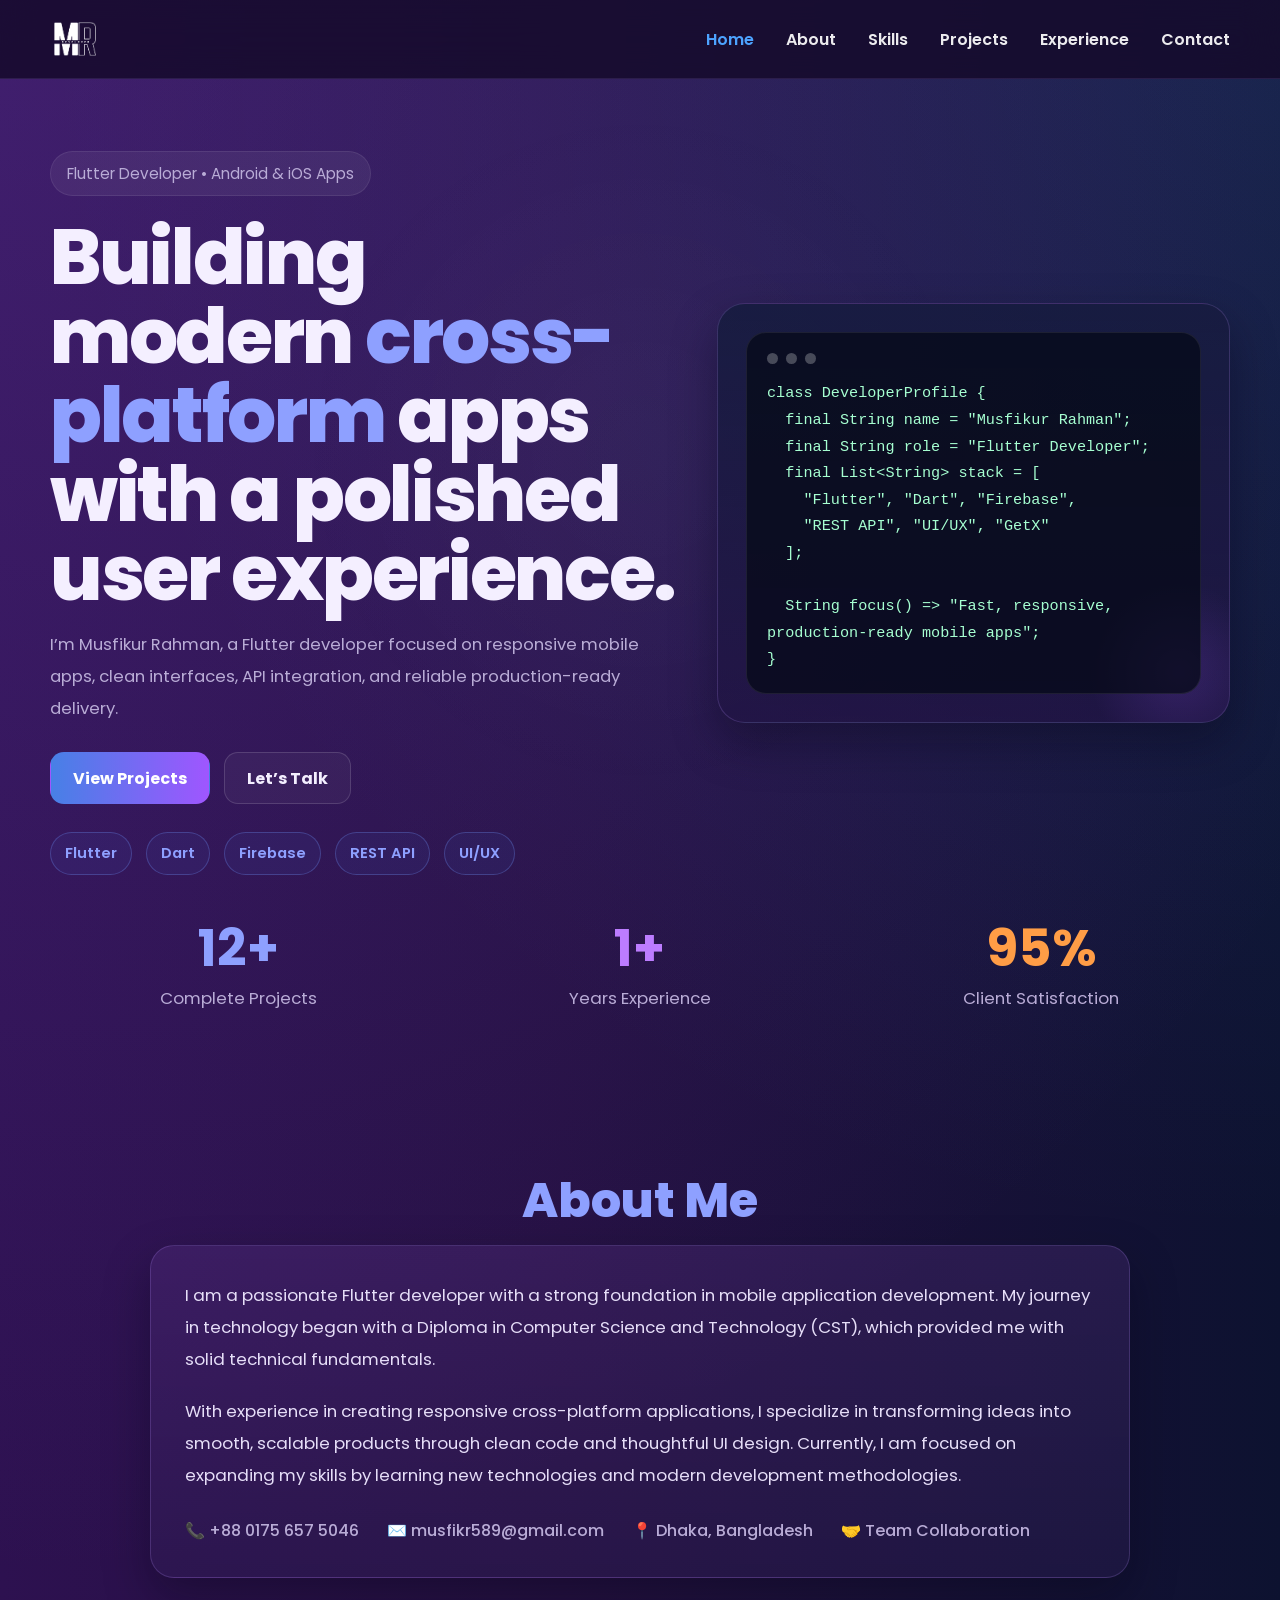
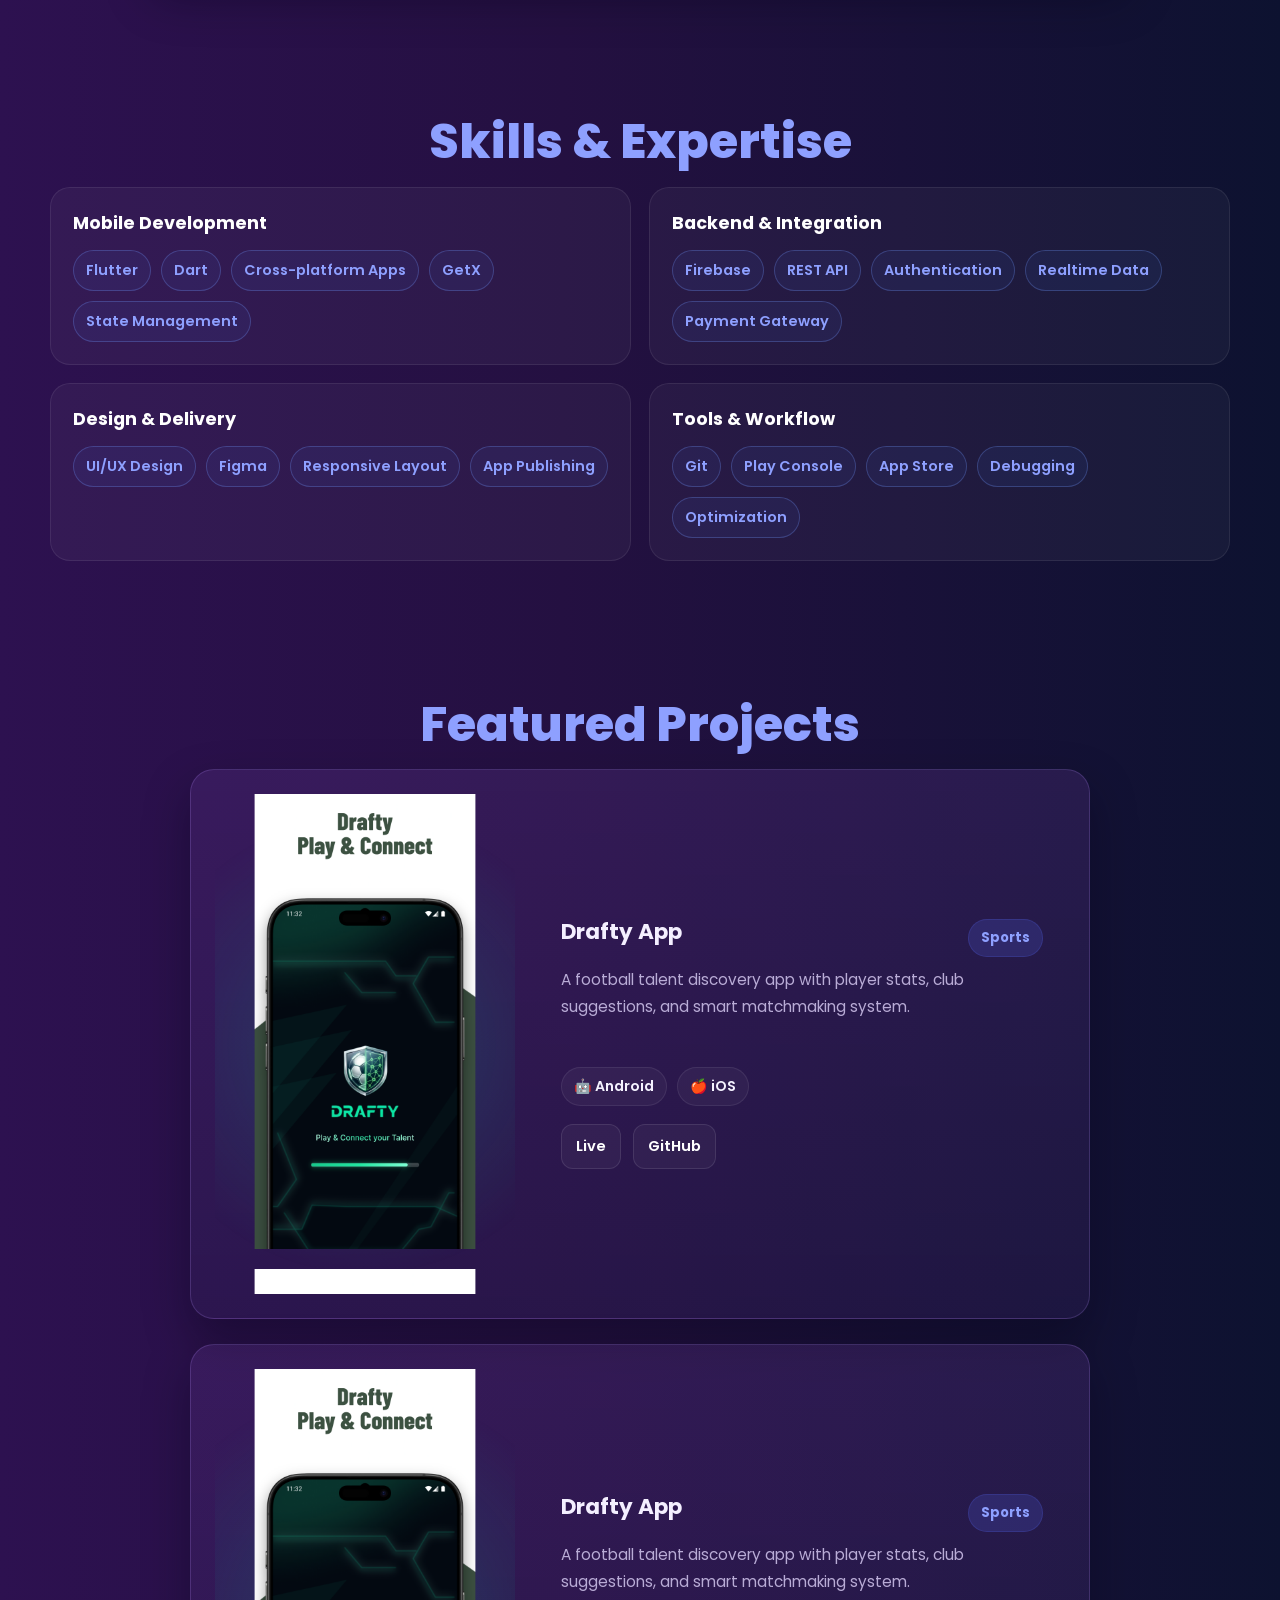
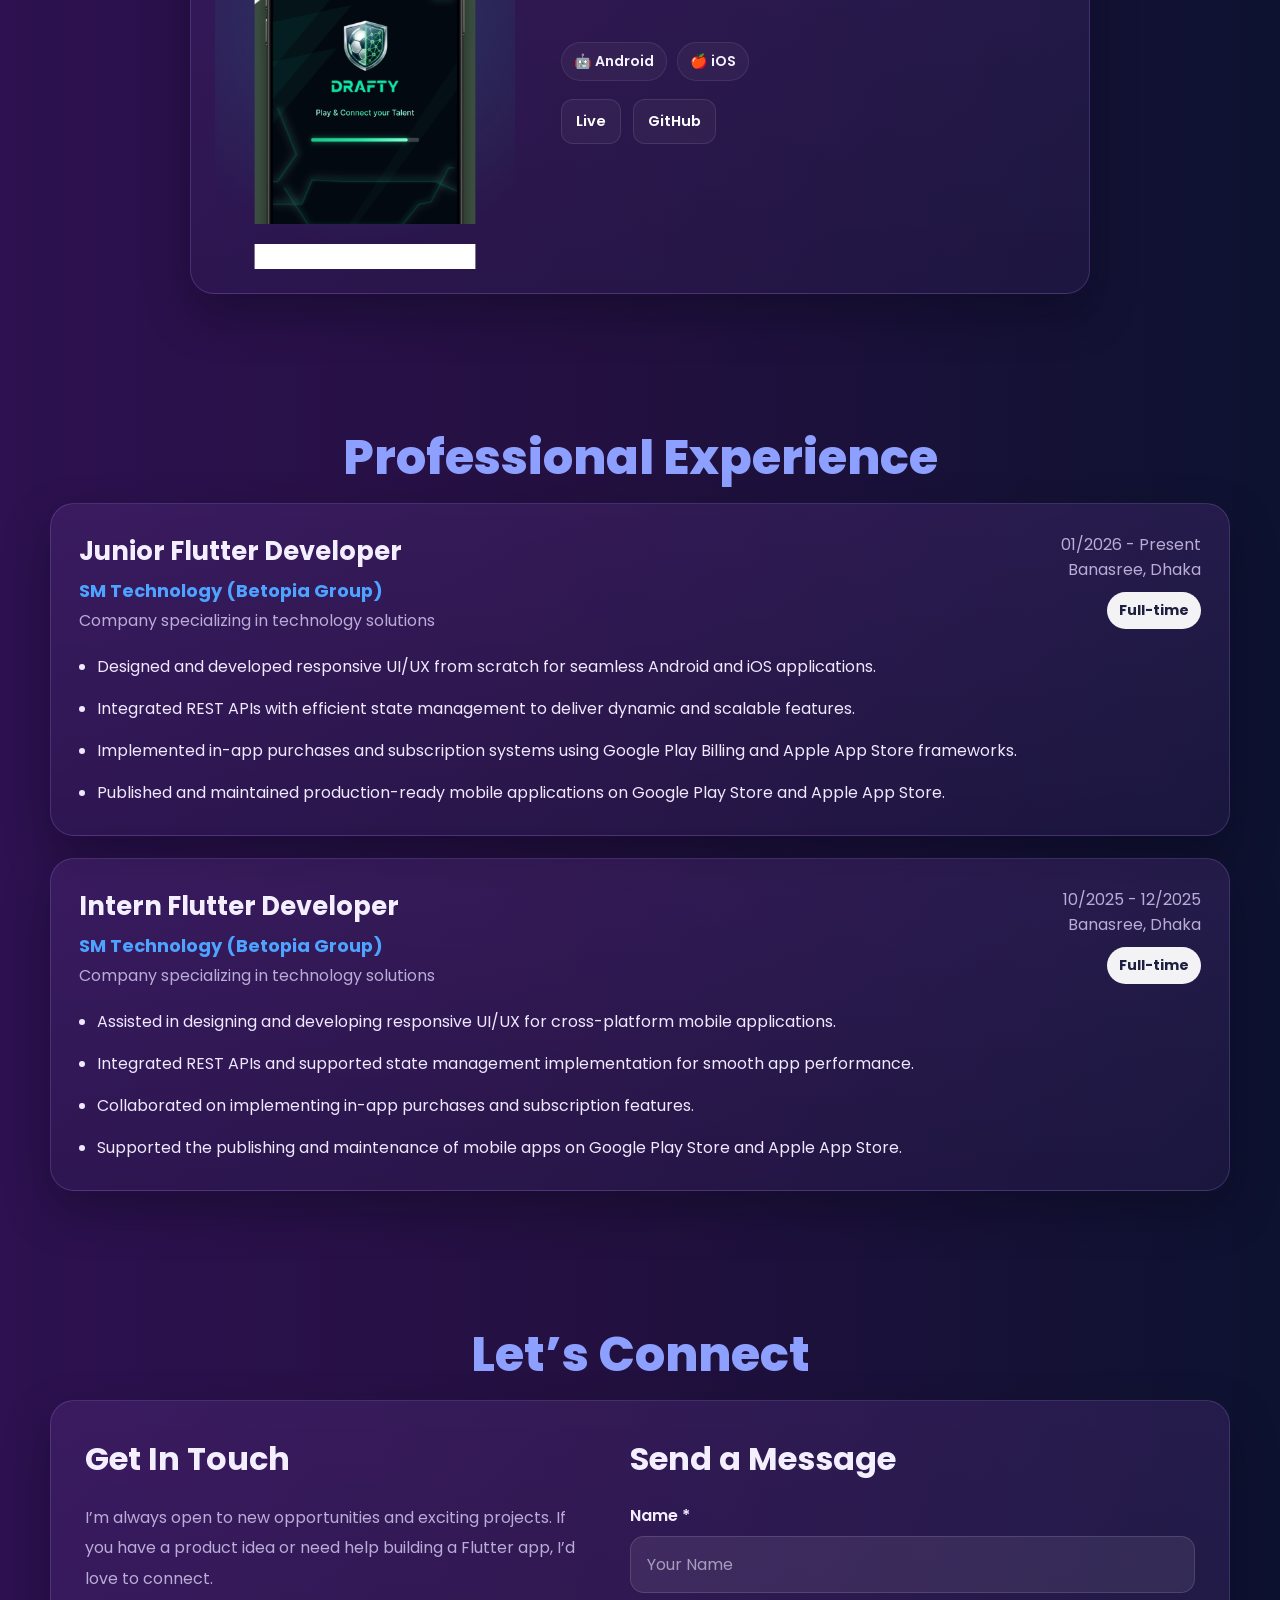
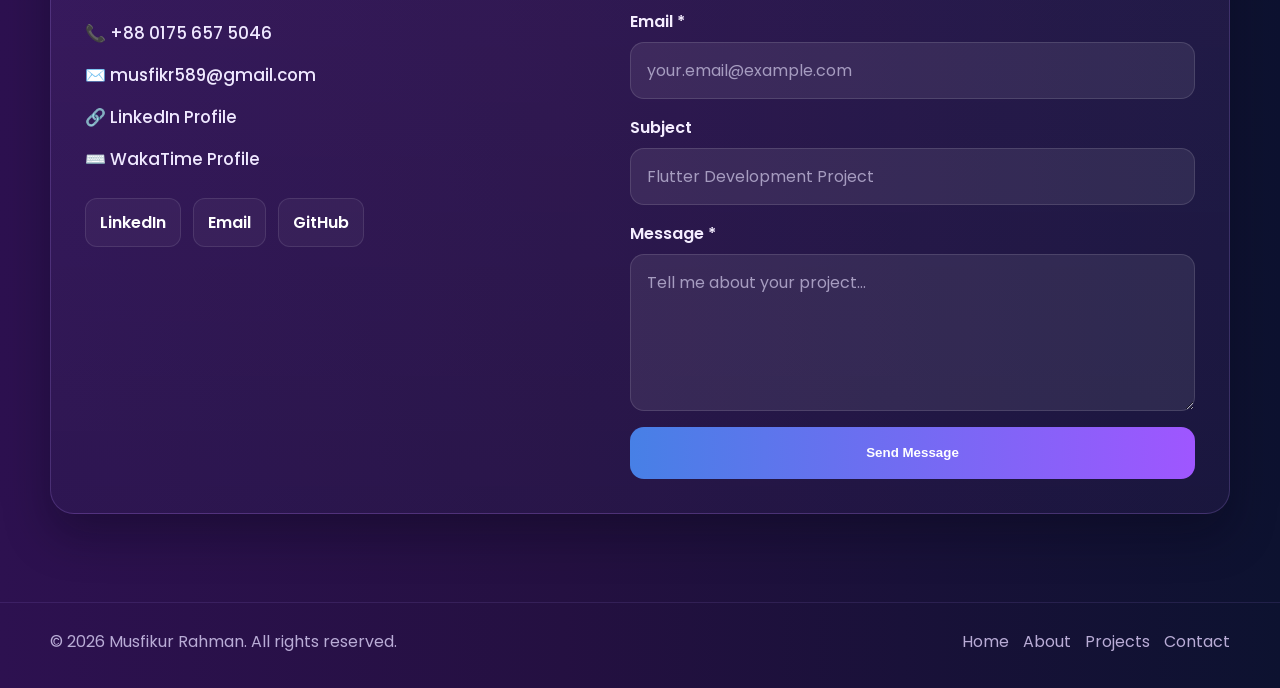
==== index.html @ 4de9ace8 "drafty added" ====
<!DOCTYPE html>
<html lang="en">

<head>
  <meta charset="UTF-8" />
  <meta name="viewport" content="width=device-width, initial-scale=1.0" />
  <title>MR | Flutter Developer</title>
  <link rel="icon" type="image/png" href="/images/inverlogo.png" />
  <link rel="shortcut icon" href="/images/inverlogo.png" />
  <link rel="apple-touch-icon" href="/images/inverlogo.png" />
  <link rel="preconnect" href="https://fonts.googleapis.com">
  <link rel="preconnect" href="https://fonts.gstatic.com" crossorigin>
  <link href="https://fonts.googleapis.com/css2?family=Poppins:wght@400;500;600;700;800&display=swap" rel="stylesheet">
  <style>
    :root {
      --bg-1: #170a2f;
      --bg-2: #2b0f4f;
      --surface: rgba(112, 63, 160, 0.22);
      --surface-strong: rgba(138, 88, 197, 0.22);
      --border: rgba(183, 144, 255, 0.2);
      --text: #f4efff;
      --muted: #b9acd6;
      --primary: #8ea0ff;
      --secondary: #9d59ff;
      --accent: #4da3ff;
      --success: #091225;
      --shadow: 0 20px 45px rgba(5, 7, 20, 0.35);
      --radius: 24px;
      --container: 1180px;
      --header-h: 78px;
    }

    * {
      box-sizing: border-box;
      margin: 0;
      padding: 0;
    }

    html {
      scroll-behavior: smooth;
    }

    body {
      font-family: 'Poppins', sans-serif;
      color: var(--text);
      background:
        radial-gradient(circle at top left, rgba(135, 80, 220, 0.22), transparent 28%),
        radial-gradient(circle at top right, rgba(77, 163, 255, 0.12), transparent 22%),
        linear-gradient(90deg, #2d1150 0%, #241041 44%, #0d1230 100%);
      overflow-x: hidden;
    }

    body::before {
      content: "";
      position: fixed;
      inset: 0;
      pointer-events: none;
      background: radial-gradient(circle at center, rgba(255, 255, 255, 0.04), transparent 45%);
      opacity: 0.65;
      z-index: -2;
    }

    a {
      color: inherit;
      text-decoration: none;
    }

    img {
      max-width: 100%;
      display: block;
    }

    .container {
      width: min(var(--container), calc(100% - 32px));
      margin: 0 auto;
    }

    .section {
      padding: 110px 0 28px;
      scroll-margin-top: calc(var(--header-h) + 18px);
    }

    .section-title {
      text-align: center;
      font-size: clamp(2rem, 4vw, 3rem);
      line-height: 1.1;
      color: var(--primary);
      margin-bottom: 18px;
      font-weight: 800;
    }

    .section-lead {
      max-width: 760px;
      margin: 0 auto 48px;
      text-align: center;
      color: var(--muted);
      font-size: 1rem;
      line-height: 1.8;
    }

    header {
      position: sticky;
      top: 0;
      z-index: 1000;
      backdrop-filter: blur(18px);
      background: rgba(21, 10, 42, 0.84);
      border-bottom: 1px solid rgba(177, 144, 255, 0.12);
    }

    .nav {
      min-height: var(--header-h);
      display: flex;
      align-items: center;
      justify-content: space-between;
      gap: 20px;
    }

    .brand {
      font-size: 2rem;
      font-weight: 800;
      letter-spacing: 0.02em;
      color: var(--primary);
    }

    .nav-links {
      display: flex;
      align-items: center;
      gap: 32px;
      list-style: none;
    }

    .nav-links a {
      font-weight: 600;
      color: rgba(255, 255, 255, 0.92);
      transition: color .25s ease;
    }

    .nav-links a:hover,
    .nav-links a.active {
      color: var(--accent);
    }

    .menu-btn {
      display: none;
      width: 48px;
      height: 48px;
      border-radius: 14px;
      border: 1px solid rgba(255, 255, 255, 0.1);
      background: rgba(255, 255, 255, 0.05);
      color: white;
      font-size: 1.4rem;
      cursor: pointer;
    }

    .hero {
      padding: 72px 0 40px;
      min-height: calc(100vh - var(--header-h));
      display: grid;
      align-items: center;
    }

    .hero-grid {
      display: grid;
      grid-template-columns: 1.1fr 0.9fr;
      gap: 40px;
      align-items: center;
    }

    .eyebrow {
      display: inline-flex;
      align-items: center;
      gap: 10px;
      padding: 10px 16px;
      background: rgba(255, 255, 255, 0.06);
      border: 1px solid rgba(255, 255, 255, 0.08);
      border-radius: 999px;
      color: var(--muted);
      margin-bottom: 22px;
      font-size: 0.95rem;
    }

    .hero h1 {
      font-size: clamp(2.6rem, 6vw, 5.3rem);
      line-height: 1.03;
      margin-bottom: 16px;
      font-weight: 800;
      letter-spacing: -0.03em;
    }

    .hero h1 span {
      color: var(--primary);
    }

    .hero p {
      max-width: 640px;
      color: var(--muted);
      line-height: 1.9;
      font-size: 1.04rem;
      margin-bottom: 28px;
    }

    .hero-actions {
      display: flex;
      flex-wrap: wrap;
      gap: 14px;
      margin-bottom: 28px;
    }

    .btn {
      display: inline-flex;
      align-items: center;
      justify-content: center;
      gap: 10px;
      min-height: 52px;
      padding: 0 22px;
      border-radius: 14px;
      border: 1px solid transparent;
      font-weight: 700;
      transition: transform .22s ease, box-shadow .22s ease, background .22s ease;
    }

    .btn:hover {
      transform: translateY(-2px);
      box-shadow: 0 12px 30px rgba(0, 0, 0, 0.25);
    }

    .btn-primary {
      background: linear-gradient(90deg, #4780e6 0%, #9f56ff 100%);
      color: white;
    }

    .btn-secondary {
      border-color: rgba(255, 255, 255, 0.14);
      background: rgba(255, 255, 255, 0.04);
      color: var(--text);
    }

    .hero-meta {
      display: flex;
      flex-wrap: wrap;
      gap: 14px;
    }

    .chip {
      padding: 10px 14px;
      border-radius: 999px;
      color: var(--primary);
      border: 1px solid rgba(115, 155, 255, 0.28);
      background: rgba(68, 126, 255, 0.07);
      font-size: 0.92rem;
      font-weight: 600;
    }

    .hero-card {
      padding: 28px;
      background: linear-gradient(180deg, rgba(23, 28, 64, 0.92), rgba(33, 20, 68, 0.78));
      border: 1px solid var(--border);
      border-radius: 28px;
      box-shadow: var(--shadow);
      position: relative;
      overflow: hidden;
    }

    .hero-card::after {
      content: "";
      position: absolute;
      inset: auto -40px -40px auto;
      width: 180px;
      height: 180px;
      border-radius: 50%;
      background: radial-gradient(circle, rgba(157, 89, 255, 0.18), transparent 70%);
    }

    .code-window {
      border: 1px solid rgba(255, 255, 255, 0.08);
      background: rgba(6, 10, 24, 0.74);
      border-radius: 20px;
      padding: 20px;
      position: relative;
      z-index: 1;
    }

    .dots {
      display: flex;
      gap: 8px;
      margin-bottom: 16px;
    }

    .dots span {
      width: 11px;
      height: 11px;
      border-radius: 50%;
      background: rgba(255, 255, 255, 0.25);
    }

    .code-window pre {
      white-space: pre-wrap;
      color: #a6ffd1;
      line-height: 1.75;
      font-size: 0.95rem;
      font-family: Consolas, Monaco, monospace;
    }

    .stats {
      display: grid;
      grid-template-columns: repeat(3, 1fr);
      gap: 24px;
      margin-top: 34px;
    }

    .stat {
      text-align: center;
      padding: 14px;
    }

    .stat strong {
      display: block;
      font-size: clamp(2rem, 4vw, 3.6rem);
      color: var(--primary);
      line-height: 1;
      margin-bottom: 10px;
    }

    .stat:nth-child(2) strong {
      color: #bc7cff;
    }

    .stat:nth-child(3) strong {
      color: #ff9d46;
    }

    .stat span {
      color: var(--muted);
      font-size: 1.05rem;
    }

    .about-card,
    .experience-card,
    .contact-wrap,
    .project-card {
      background: linear-gradient(180deg, rgba(101, 58, 150, 0.25), rgba(51, 35, 91, 0.3));
      border: 1px solid var(--border);
      border-radius: var(--radius);
      box-shadow: var(--shadow);
    }

    .about-card {
      max-width: 980px;
      margin: 0 auto;
      padding: 34px;
    }

    .about-card p {
      color: #e6def8;
      line-height: 1.9;
      font-size: 1.05rem;
      margin-bottom: 20px;
    }

    .about-contact {
      display: flex;
      flex-wrap: wrap;
      gap: 18px 28px;
      margin-top: 26px;
      color: var(--text);
    }

    .about-contact span {
      color: var(--muted);
      font-weight: 500;
    }

    .skills-grid {
      display: grid;
      grid-template-columns: repeat(2, minmax(0, 1fr));
      gap: 18px;
    }

    .skill-box {
      padding: 22px;
      border-radius: 20px;
      background: rgba(255, 255, 255, 0.04);
      border: 1px solid rgba(255, 255, 255, 0.08);
    }

    .skill-box h3 {
      font-size: 1.1rem;
      margin-bottom: 14px;
      color: white;
    }

    .skill-tags {
      display: flex;
      flex-wrap: wrap;
      gap: 10px;
    }

    .skill-tags span {
      padding: 9px 12px;
      border-radius: 999px;
      border: 1px solid rgba(115, 155, 255, 0.28);
      color: var(--primary);
      background: rgba(68, 126, 255, 0.07);
      font-size: 0.9rem;
      font-weight: 600;
    }

    /* .projects-grid {
      display: grid;
      grid-template-columns: repeat(3, minmax(0, 1fr));
      gap: 24px;
    } */
    .projects-grid {
      grid-template-columns: 1fr;
      max-width: 900px;
      margin: 0 auto;
    }

    .project-card {
      overflow: hidden;
      transition: transform .25s ease, box-shadow .25s ease;
    }

    .project-card:hover {
      transform: translateY(-6px);
      box-shadow: 0 24px 45px rgba(0, 0, 0, 0.28);
    }

    .project-image {
      position: relative;
      aspect-ratio: 16 / 10;
      overflow: hidden;
      border-radius: 10px;
      background: linear-gradient(135deg, rgba(116, 86, 201, 0.45), rgba(30, 26, 69, 0.45));
    }

    .project-image img {
      width: 100%;
      height: 100%;
      object-fit: contain;
    }

    .project-body {
      padding: 22px;
    }

    .project-top {
      display: flex;
      align-items: flex-start;
      justify-content: space-between;
      gap: 12px;
      margin-bottom: 10px;
    }

    .project-top h3 {
      font-size: 1.35rem;
      line-height: 1.2;
    }

    .project-top .tag {
      background: rgba(89, 110, 255, 0.18);
      color: var(--primary);
      border: 1px solid rgba(89, 110, 255, 0.18);
      padding: 8px 12px;
      border-radius: 999px;
      font-size: 0.82rem;
      font-weight: 700;
      white-space: nowrap;
    }

    .project-desc {
      color: var(--muted);
      line-height: 1.75;
      font-size: 0.96rem;
      min-height: 82px;
      margin-bottom: 18px;
    }

    .platforms {
      display: flex;
      flex-wrap: wrap;
      gap: 10px;
      margin-bottom: 18px;
    }

    .platform {
      display: inline-flex;
      align-items: center;
      gap: 8px;
      padding: 8px 12px;
      border-radius: 999px;
      background: rgba(255, 255, 255, 0.04);
      border: 1px solid rgba(255, 255, 255, 0.08);
      color: #f5f3ff;
      font-size: 0.88rem;
      font-weight: 600;
    }

    .project-links {
      display: flex;
      flex-wrap: wrap;
      gap: 12px;
    }

    .project-link {
      padding: 11px 14px;
      border-radius: 12px;
      border: 1px solid rgba(255, 255, 255, 0.1);
      background: rgba(255, 255, 255, 0.04);
      color: white;
      font-weight: 600;
      font-size: 0.92rem;
    }

    .experience-list {
      display: grid;
      gap: 22px;
    }

    .experience-card {
      padding: 28px;
    }

    .experience-head {
      display: flex;
      justify-content: space-between;
      gap: 20px;
      margin-bottom: 20px;
    }

    .experience-head h3 {
      font-size: 1.6rem;
      margin-bottom: 6px;
    }

    .experience-head h4 {
      color: var(--accent);
      font-size: 1.12rem;
      margin-bottom: 4px;
    }

    .experience-head p,
    .experience-meta {
      color: var(--muted);
    }

    .experience-meta {
      text-align: right;
      min-width: 170px;
    }

    .pill {
      display: inline-flex;
      margin-top: 10px;
      padding: 8px 12px;
      border-radius: 999px;
      background: rgba(255, 255, 255, 0.95);
      color: #1d2040;
      font-weight: 700;
      font-size: 0.88rem;
    }

    .experience-points {
      display: grid;
      gap: 14px;
      padding-left: 18px;
      color: #efe8ff;
      line-height: 1.75;
    }

    .contact-wrap {
      display: grid;
      grid-template-columns: 0.95fr 1.05fr;
      gap: 34px;
      padding: 34px;
    }

    .contact-info h3,
    .contact-form h3 {
      font-size: 2rem;
      margin-bottom: 20px;
    }

    .contact-info p {
      color: var(--muted);
      line-height: 1.9;
      margin-bottom: 26px;
      max-width: 520px;
    }

    .contact-list {
      display: grid;
      gap: 16px;
      margin-bottom: 26px;
    }

    .contact-list a,
    .contact-list span {
      color: #efe8ff;
      font-size: 1.05rem;
      font-weight: 500;
    }

    .socials {
      display: flex;
      gap: 12px;
      flex-wrap: wrap;
    }

    .socials a {
      padding: 11px 14px;
      border-radius: 12px;
      border: 1px solid rgba(255, 255, 255, 0.1);
      background: rgba(255, 255, 255, 0.04);
      color: white;
      font-weight: 600;
    }

    .contact-form form {
      display: grid;
      gap: 16px;
    }

    .field {
      display: grid;
      gap: 8px;
    }

    .field label {
      font-weight: 600;
      color: #f5eeff;
    }

    .field input,
    .field textarea {
      width: 100%;
      border: 1px solid rgba(255, 255, 255, 0.12);
      background: rgba(255, 255, 255, 0.08);
      color: white;
      border-radius: 14px;
      padding: 15px 16px;
      font: inherit;
      outline: none;
    }

    .field input::placeholder,
    .field textarea::placeholder {
      color: #a69cc0;
    }

    .field input:focus,
    .field textarea:focus {
      border-color: rgba(120, 162, 255, 0.45);
      box-shadow: 0 0 0 3px rgba(120, 162, 255, 0.12);
    }

    .contact-form button {
      border: 0;
      cursor: pointer;
    }

    footer {
      border-top: 1px solid rgba(177, 144, 255, 0.12);
      margin-top: 60px;
      padding: 26px 0 34px;
    }

    .footer-inner {
      display: flex;
      justify-content: space-between;
      gap: 20px;
      align-items: center;
      color: var(--muted);
      flex-wrap: wrap;
    }

    .footer-links {
      display: flex;
      gap: 14px;
      flex-wrap: wrap;
    }

    .footer-links a:hover {
      color: white;
    }

    .project-card.new-layout {
      display: grid;
      grid-template-columns: 300px 1fr;
      gap: 24px;
      align-items: center;
      padding: 24px;
      width: 100%;
    }

    /* SLIDER */
    .project-slider {
      height: 500px;
      overflow: hidden;
      border-radius: 22px;
      position: relative;
      perspective: 1000px;
      /* enables depth */
    }

    /* PARALLAX BACKGROUND */
    .project-slider::after {
      content: "";
      position: absolute;
      inset: 0;
      background: radial-gradient(circle at 50% 50%, rgba(0, 255, 200, 0.15), transparent 70%);
      z-index: 0;
      transform: translateZ(-50px) scale(1.2);
    }

    /* SLIDES */
    .slides {
      position: relative;
      z-index: 2;
      display: flex;
      flex-direction: column;
      will-change: transform;
    }

    .slides img {
      width: 100%;
      height: 500px;
      object-fit: contain;
      flex-shrink: 0;

      /* subtle depth */
      transform: scale(0.96);
      transition: transform 0.4s ease;
    }

    .slides {
      display: flex;
      flex-direction: column;
      height: 100%;
    }

    .slides img {
      width: 100%;
      height: 500px;
      object-fit: contain;
      flex-shrink: 0;
    }

    /* RESPONSIVE */
    @media (max-width: 820px) {
      .project-card.new-layout {
        grid-template-columns: 1fr;
      }

      .project-slider {
        height: 300px;
      }

      .slides img {
        height: 300px;
      }
    }

    @media (max-width: 1080px) {

      .hero-grid,
      .contact-wrap,
      .projects-grid {
        grid-template-columns: 1fr 1fr;
      }

      .hero-grid {
        grid-template-columns: 1fr;
      }

      .hero-card {
        max-width: 760px;
      }
    }

    @media (max-width: 820px) {
      .nav {
        min-height: auto;
        padding: 14px 0;
        flex-wrap: wrap;
      }

      .menu-btn {
        display: inline-flex;
        align-items: center;
        justify-content: center;
      }

      .nav-links {
        width: 100%;
        display: none;
        flex-direction: column;
        align-items: flex-start;
        gap: 16px;
        padding: 18px;
        border-radius: 18px;
        background: rgba(255, 255, 255, 0.04);
        border: 1px solid rgba(255, 255, 255, 0.08);
      }

      .nav-links.show {
        display: flex;
      }

      .stats,
      .skills-grid,
      .projects-grid,
      .contact-wrap {
        grid-template-columns: 1fr;
      }

      .experience-head {
        flex-direction: column;
      }

      .experience-meta {
        text-align: left;
      }

      .project-slider {
        height: 500px;
        overflow: hidden;
        border-radius: 20px;
        position: relative;
      }

      .slides {
        display: flex;
        flex-direction: column;
      }

      .slides img {
        width: 100%;
        height: 500px;
        object-fit: contain;
        flex-shrink: 0;
      }
    }


    @media (max-width: 560px) {
      .container {
        width: min(100% - 20px, var(--container));
      }

      .hero {
        padding-top: 42px;
      }

      .section {
        padding-top: 88px;
      }

      .hero h1 {
        font-size: 2.5rem;
      }

      .section-title {
        font-size: 2.15rem;
      }

      .about-card,
      .experience-card,
      .contact-wrap,
      .project-body,
      .hero-card {
        padding: 20px;
      }

      .project-desc {
        min-height: auto;
      }

      .hero-actions .btn {
        width: 100%;
      }

      .footer-inner {
        flex-direction: column;
        align-items: flex-start;
      }
    }
  </style>
</head>

<body>
  <header>
    <div class="container nav">
      <a href="#home" class="brand"><img src="/images/inverlogo.png" alt="" height="50"></a>
      <button class="menu-btn" id="menuBtn" aria-label="Toggle menu">☰</button>
      <ul class="nav-links" id="navLinks">
        <li><a href="#home">Home</a></li>
        <li><a href="#about">About</a></li>
        <li><a href="#skills">Skills</a></li>
        <li><a href="#projects">Projects</a></li>
        <li><a href="#experience">Experience</a></li>
        <li><a href="#contact">Contact</a></li>
      </ul>
    </div>
  </header>

  <main>
    <section class="hero" id="home">
      <div class="container hero-grid">
        <div>
          <div class="eyebrow">Flutter Developer • Android & iOS Apps</div>
          <h1>Building modern <span>cross-platform</span> apps with a polished user experience.</h1>
          <p>
            I’m Musfikur Rahman, a Flutter developer focused on responsive mobile apps,
            clean interfaces, API integration, and reliable production-ready delivery.
          </p>
          <div class="hero-actions">
            <a class="btn btn-primary" href="#projects">View Projects</a>
            <a class="btn btn-secondary" href="#contact">Let’s Talk</a>
          </div>
          <div class="hero-meta">
            <span class="chip">Flutter</span>
            <span class="chip">Dart</span>
            <span class="chip">Firebase</span>
            <span class="chip">REST API</span>
            <span class="chip">UI/UX</span>
          </div>
        </div>

        <div class="hero-card">
          <div class="code-window">
            <div class="dots"><span></span><span></span><span></span></div>
            <pre>class DeveloperProfile {
  final String name = "Musfikur Rahman";
  final String role = "Flutter Developer";
  final List&lt;String&gt; stack = [
    "Flutter", "Dart", "Firebase",
    "REST API", "UI/UX", "GetX"
  ];

  String focus() =&gt; "Fast, responsive,
production-ready mobile apps";
}</pre>
          </div>
        </div>
      </div>

      <div class="container stats">
        <div class="stat"><strong>12+</strong><span>Complete Projects</span></div>
        <div class="stat"><strong>1+</strong><span>Years Experience</span></div>
        <div class="stat"><strong>95%</strong><span>Client Satisfaction</span></div>
      </div>
    </section>

    <section class="section" id="about">
      <div class="container">
        <h2 class="section-title">About Me</h2>
        <div class="about-card">
          <p>I am a passionate Flutter developer with a strong foundation in mobile application development. My journey
            in technology began with a Diploma in Computer Science and Technology (CST), which provided me with solid
            technical fundamentals.
          </p>
          <p>
            With experience in creating responsive cross-platform applications, I specialize in transforming ideas into
            smooth, scalable products through clean code and thoughtful UI design. Currently, I am focused on expanding
            my skills by learning new technologies and modern development methodologies.
          </p>
          <div class="about-contact">
            <div>📞 <span>+88 0175 657 5046</span></div>
            <div>✉️ <span>musfikr589@gmail.com</span></div>
            <div>📍 <span>Dhaka, Bangladesh</span></div>
            <div>🤝 <span>Team Collaboration</span></div>
          </div>
        </div>
      </div>
    </section>

    <section class="section" id="skills">
      <div class="container">
        <h2 class="section-title">Skills & Expertise</h2>

        <div class="skills-grid">
          <div class="skill-box">
            <h3>Mobile Development</h3>
            <div class="skill-tags">
              <span>Flutter</span><span>Dart</span><span>Cross-platform Apps</span><span>GetX</span><span>State
                Management</span>
            </div>
          </div>
          <div class="skill-box">
            <h3>Backend & Integration</h3>
            <div class="skill-tags">
              <span>Firebase</span><span>REST API</span><span>Authentication</span><span>Realtime
                Data</span><span>Payment Gateway</span>
            </div>
          </div>
          <div class="skill-box">
            <h3>Design & Delivery</h3>
            <div class="skill-tags">
              <span>UI/UX Design</span><span>Figma</span><span>Responsive Layout</span><span>App Publishing</span>
            </div>
          </div>
          <div class="skill-box">
            <h3>Tools & Workflow</h3>
            <div class="skill-tags">
              <span>Git</span><span>Play Console</span><span>App
                Store</span><span>Debugging</span><span>Optimization</span>
            </div>
          </div>
        </div>
      </div>
    </section>

    <section class="section" id="projects">
      <div class="container">
        <h2 class="section-title">Featured Projects</h2>
        <div class="projects-grid">
          <article class="project-card new-layout">
            <!-- LEFT: Image Slider -->
            <div class="project-slider">
              <div class="slides">
                <img src="/images/drafty/drafty-1.png" />
                <img src="/images/drafty/drafty-2.png" />
                <img src="/images/drafty/drafty-3.png" />
                <img src="/images/drafty/drafty-4.png" />
              </div>
            </div>

            <!-- RIGHT: Content -->
            <div class="project-body">
              <div class="project-top">
                <h3>Drafty App</h3>
                <span class="tag">Sports</span>
              </div>

              <p class="project-desc">
                A football talent discovery app with player stats, club suggestions,
                and smart matchmaking system.
              </p>

              <div class="platforms">
                <span class="platform">🤖 Android</span>
                <span class="platform">🍎 iOS</span>
              </div>

              <div class="project-links">
                <a class="project-link" href="#">Live</a>
                <a class="project-link" href="#">GitHub</a>
              </div>
            </div>
          </article>
          <br>
          <!-- <br> -->
          <article class="project-card new-layout">
            <!-- LEFT: Image Slider -->
            <div class="project-slider">
              <div class="slides">
                <img src="/images/drafty-1.png" />
                <img src="/images/drafty-2.png" />
                <img src="/images/drafty-3.png" />
                <img src="/images/drafty-4.png" />
              </div>
            </div>

            <!-- RIGHT: Content -->
            <div class="project-body">
              <div class="project-top">
                <h3>Drafty App</h3>
                <span class="tag">Sports</span>
              </div>

              <p class="project-desc">
                A football talent discovery app with player stats, club suggestions,
                and smart matchmaking system.
              </p>

              <div class="platforms">
                <span class="platform">🤖 Android</span>
                <span class="platform">🍎 iOS</span>
              </div>

              <div class="project-links">
                <a class="project-link" href="#">Live</a>
                <a class="project-link" href="#">GitHub</a>
              </div>
            </div>
          </article>

          <!-- <article class="project-card">
            <div class="project-image">
              <img src="https://images.unsplash.com/photo-1554224155-6726b3ff858f?auto=format&fit=crop&w=1200&q=80"
                alt="Money Saving Techniques app preview">
            </div>
            <div class="project-body">
              <div class="project-top">
                <h3>MST</h3>
                <span class="tag">Finance</span>
              </div>
              <p class="project-desc">A money management app to track net pay, bills, savings, debt, and premium
                subscription features in one dashboard.</p>
              <div class="platforms">
                <span class="platform">🤖 Android</span>
                <span class="platform">🍎 iOS</span>
              </div>
              <div class="project-links">
                <a class="project-link" href="#">Google Play</a>
                <a class="project-link" href="#">App Store</a>
                <a class="project-link" href="#">Live App Link</a>
              </div>
            </div>
          </article>

          <article class="project-card">
            <div class="project-image">
              <img src="https://images.unsplash.com/photo-1516321318423-f06f85e504b3?auto=format&fit=crop&w=1200&q=80"
                alt="Levaro app preview">
            </div>
            <div class="project-body">
              <div class="project-top">
                <h3>Levaro</h3>
                <span class="tag">Utility</span>
              </div>
              <p class="project-desc">A service marketplace app connecting users with verified providers for booking,
                job management, and communication.</p>
              <div class="platforms">
                <span class="platform">🤖 Android</span>
                <span class="platform">🍎 iOS</span>
              </div>
              <div class="project-links">
                <a class="project-link" href="#">Google Play</a>
                <a class="project-link" href="#">App Store</a>
                <a class="project-link" href="#">Live App Link</a>
              </div>
            </div>
          </article> -->
        </div>
      </div>
    </section>

    <section class="section" id="experience">
      <div class="container">
        <h2 class="section-title">Professional Experience</h2>
        <div class="experience-list">

          <article class="experience-card">
            <div class="experience-head">
              <div>
                <h3>Junior Flutter Developer</h3>
                <h4>SM Technology (Betopia Group)</h4>
                <p>Company specializing in technology solutions</p>
              </div>
              <div class="experience-meta">
                <div>01/2026 - Present</div>
                <div>Banasree, Dhaka</div>
                <span class="pill">Full-time</span>
              </div>
            </div>
            <ul class="experience-points">
              <li>Designed and developed responsive UI/UX from scratch for seamless Android and iOS applications.</li>
              <li>Integrated REST APIs with efficient state management to deliver dynamic and scalable features.</li>
              <li>Implemented in-app purchases and subscription systems using Google Play Billing and Apple App Store
                frameworks.</li>
              <li>Published and maintained production-ready mobile applications on Google Play Store and Apple App
                Store.</li>
            </ul>
          </article>

          <article class="experience-card">
            <div class="experience-head">
              <div>
                <h3>Intern Flutter Developer</h3>
                <h4>SM Technology (Betopia Group)</h4>
                <p>Company specializing in technology solutions</p>
              </div>
              <div class="experience-meta">
                <div>10/2025 - 12/2025</div>
                <div>Banasree, Dhaka</div>
                <span class="pill">Full-time</span>
              </div>
            </div>
            <ul class="experience-points">
              <li>Assisted in designing and developing responsive UI/UX for cross-platform mobile applications.</li>
              <li>Integrated REST APIs and supported state management implementation for smooth app performance.</li>
              <li>Collaborated on implementing in-app purchases and subscription features.</li>
              <li>Supported the publishing and maintenance of mobile apps on Google Play Store and Apple App Store.</li>
            </ul>
          </article>

        </div>
      </div>
    </section>

    <section class="section" id="contact">
      <div class="container">
        <h2 class="section-title">Let’s Connect</h2>
        <div class="contact-wrap">
          <div class="contact-info">
            <h3>Get In Touch</h3>
            <p>I’m always open to new opportunities and exciting projects. If you have a product idea or need help
              building a Flutter app, I’d love to connect.</p>
            <div class="contact-list">
              <span>📞 +88 0175 657 5046</span>
              <a href="mailto:musfikr589@gmail.com">✉️ musfikr589@gmail.com</a>
              <a href="#">🔗 LinkedIn Profile</a>
              <a href="#">⌨️ WakaTime Profile</a>
            </div>
            <div class="socials">
              <a href="#">LinkedIn</a>
              <a href="#">Email</a>
              <a href="#">GitHub</a>
            </div>
          </div>

          <div class="contact-form">
            <h3>Send a Message</h3>
            <form action="mailto:your@email.com" method="POST" enctype="text/plain">
              <div class="field">
                <label for="name">Name *</label>
                <input id="name" type="text" placeholder="Your Name" />
              </div>
              <div class="field">
                <label for="email">Email *</label>
                <input id="email" type="email" placeholder="your.email@example.com" />
              </div>
              <div class="field">
                <label for="subject">Subject</label>
                <input id="subject" type="text" placeholder="Flutter Development Project" />
              </div>
              <div class="field">
                <label for="message">Message *</label>
                <textarea id="message" rows="5" placeholder="Tell me about your project..."></textarea>
              </div>
              <button type="submit" class="btn btn-primary">Send Message</button>
            </form>
          </div>
        </div>
      </div>
    </section>
  </main>

  <footer>
    <div class="container footer-inner">
      <p>© 2026 Musfikur Rahman. All rights reserved.</p>
      <div class="footer-links">
        <a href="#home">Home</a>
        <a href="#about">About</a>
        <a href="#projects">Projects</a>
        <a href="#contact">Contact</a>
      </div>
    </div>
  </footer>

  <script>
    const menuBtn = document.getElementById('menuBtn');
    const navLinks = document.getElementById('navLinks');

    menuBtn.addEventListener('click', () => {
      navLinks.classList.toggle('show');
      menuBtn.textContent = navLinks.classList.contains('show') ? '✕' : '☰';
    });

    document.querySelectorAll('.nav-links a').forEach(link => {
      link.addEventListener('click', () => {
        navLinks.classList.remove('show');
        menuBtn.textContent = '☰';
      });
    });

    const sections = document.querySelectorAll('section[id]');
    const navAnchors = document.querySelectorAll('.nav-links a');

    const observer = new IntersectionObserver((entries) => {
      entries.forEach(entry => {
        if (entry.isIntersecting) {
          navAnchors.forEach(a => a.classList.toggle('active', a.getAttribute('href') === `#${entry.target.id}`));
        }
      });
    }, { threshold: 0.35 });

    sections.forEach(section => observer.observe(section));

    document.querySelectorAll('.project-slider').forEach(slider => {
      const slides = slider.querySelector('.slides');

      // duplicate for infinite loop
      slides.innerHTML += slides.innerHTML;

      let position = 0;
      let speed = 1;

      let isDragging = false;
      let startY = 0;
      let velocity = 0;

      // TOUCH START
      slider.addEventListener('touchstart', (e) => {
        isDragging = true;
        startY = e.touches[0].clientY;
      });

      // TOUCH MOVE
      slider.addEventListener('touchmove', (e) => {
        if (!isDragging) return;

        const currentY = e.touches[0].clientY;
        const delta = startY - currentY;

        position += delta;
        velocity = delta * 0.2; // control speed from drag

        startY = currentY;
      });

      // TOUCH END
      slider.addEventListener('touchend', () => {
        isDragging = false;
      });

      // MOUSE SUPPORT (desktop drag)
      slider.addEventListener('mousedown', (e) => {
        isDragging = true;
        startY = e.clientY;
      });

      window.addEventListener('mousemove', (e) => {
        if (!isDragging) return;

        const delta = startY - e.clientY;
        position += delta;
        velocity = delta * 0.2;

        startY = e.clientY;
      });

      window.addEventListener('mouseup', () => {
        isDragging = false;
      });

      // SMOOTH ANIMATION LOOP
      function animate() {
        if (!isDragging) {
          position += speed + velocity;
          velocity *= 0.95; // smooth slowdown
        }

        if (position >= slides.scrollHeight / 2) {
          position = 0;
        }

        if (position < 0) {
          position = slides.scrollHeight / 2;
        }

        slides.style.transform = `translateY(-${position}px)`;
        requestAnimationFrame(animate);
      }

      animate();
    });
  </script>
</body>

</html>
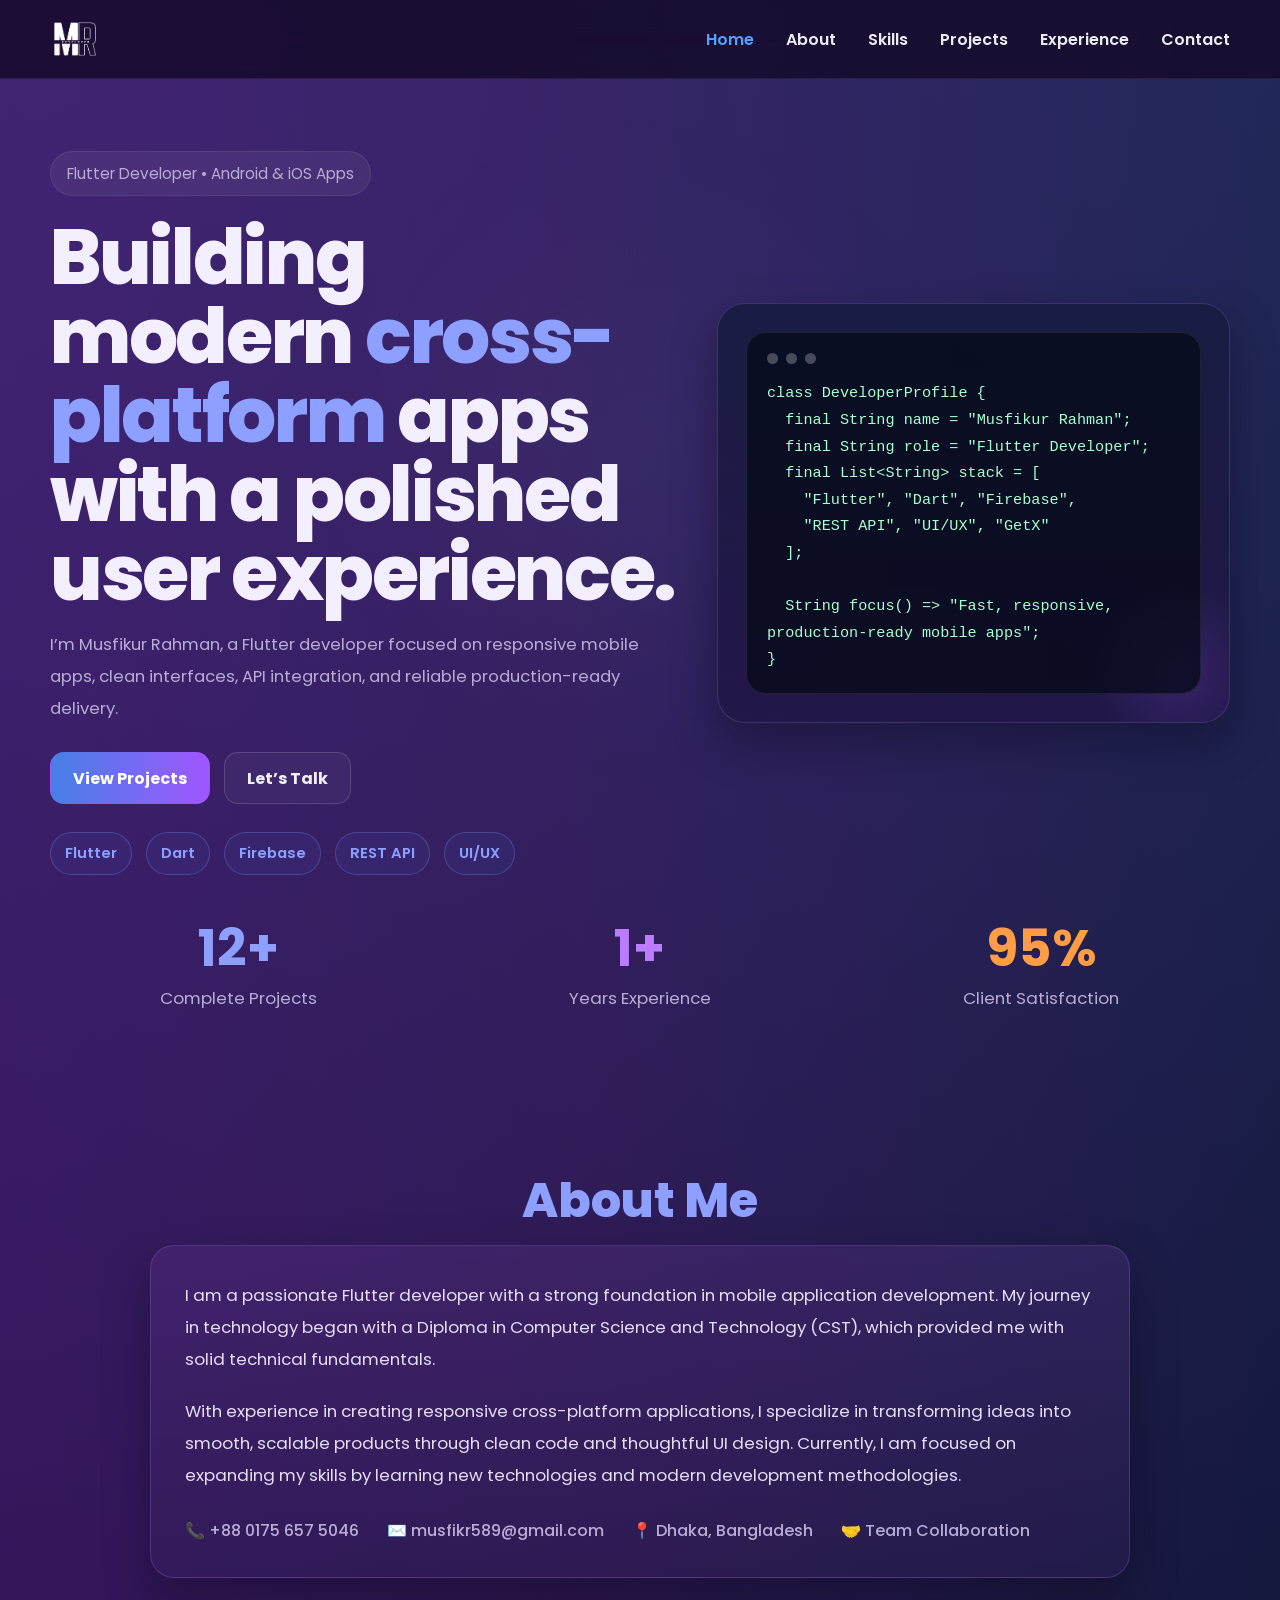
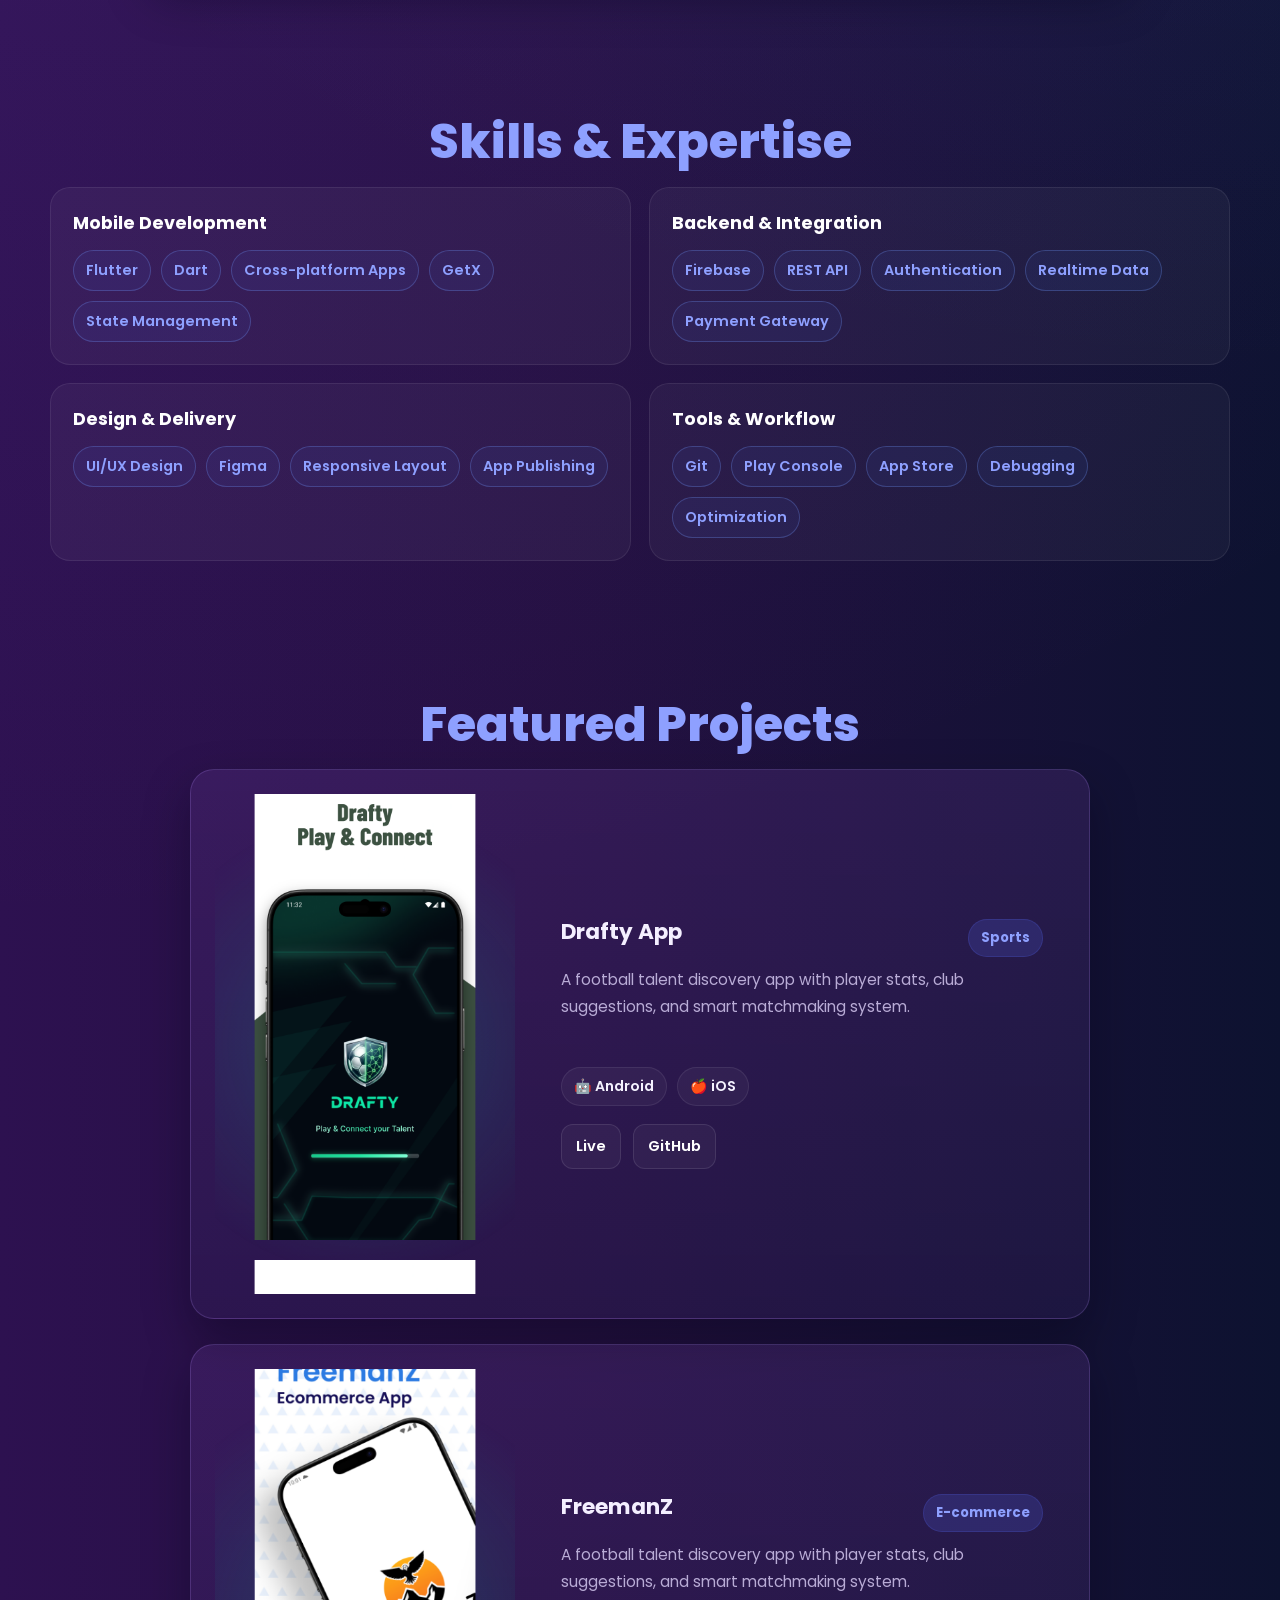
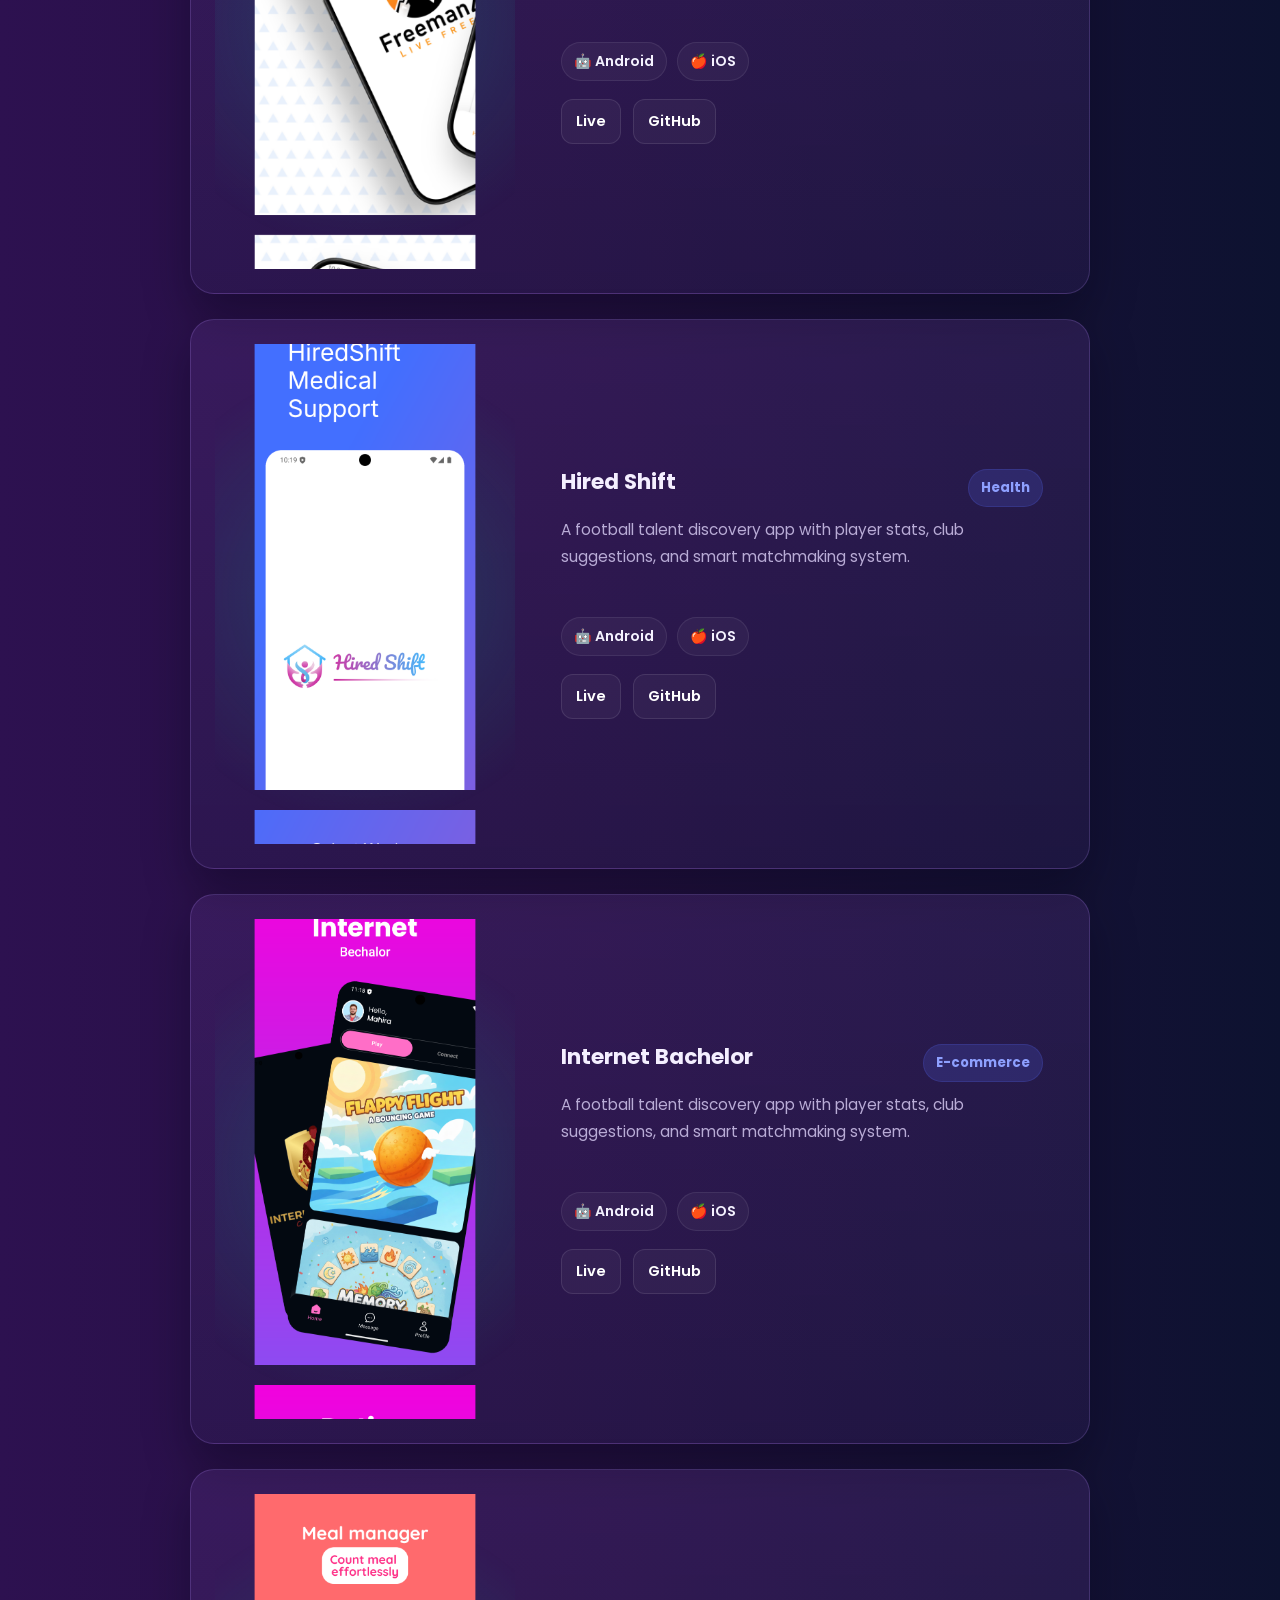
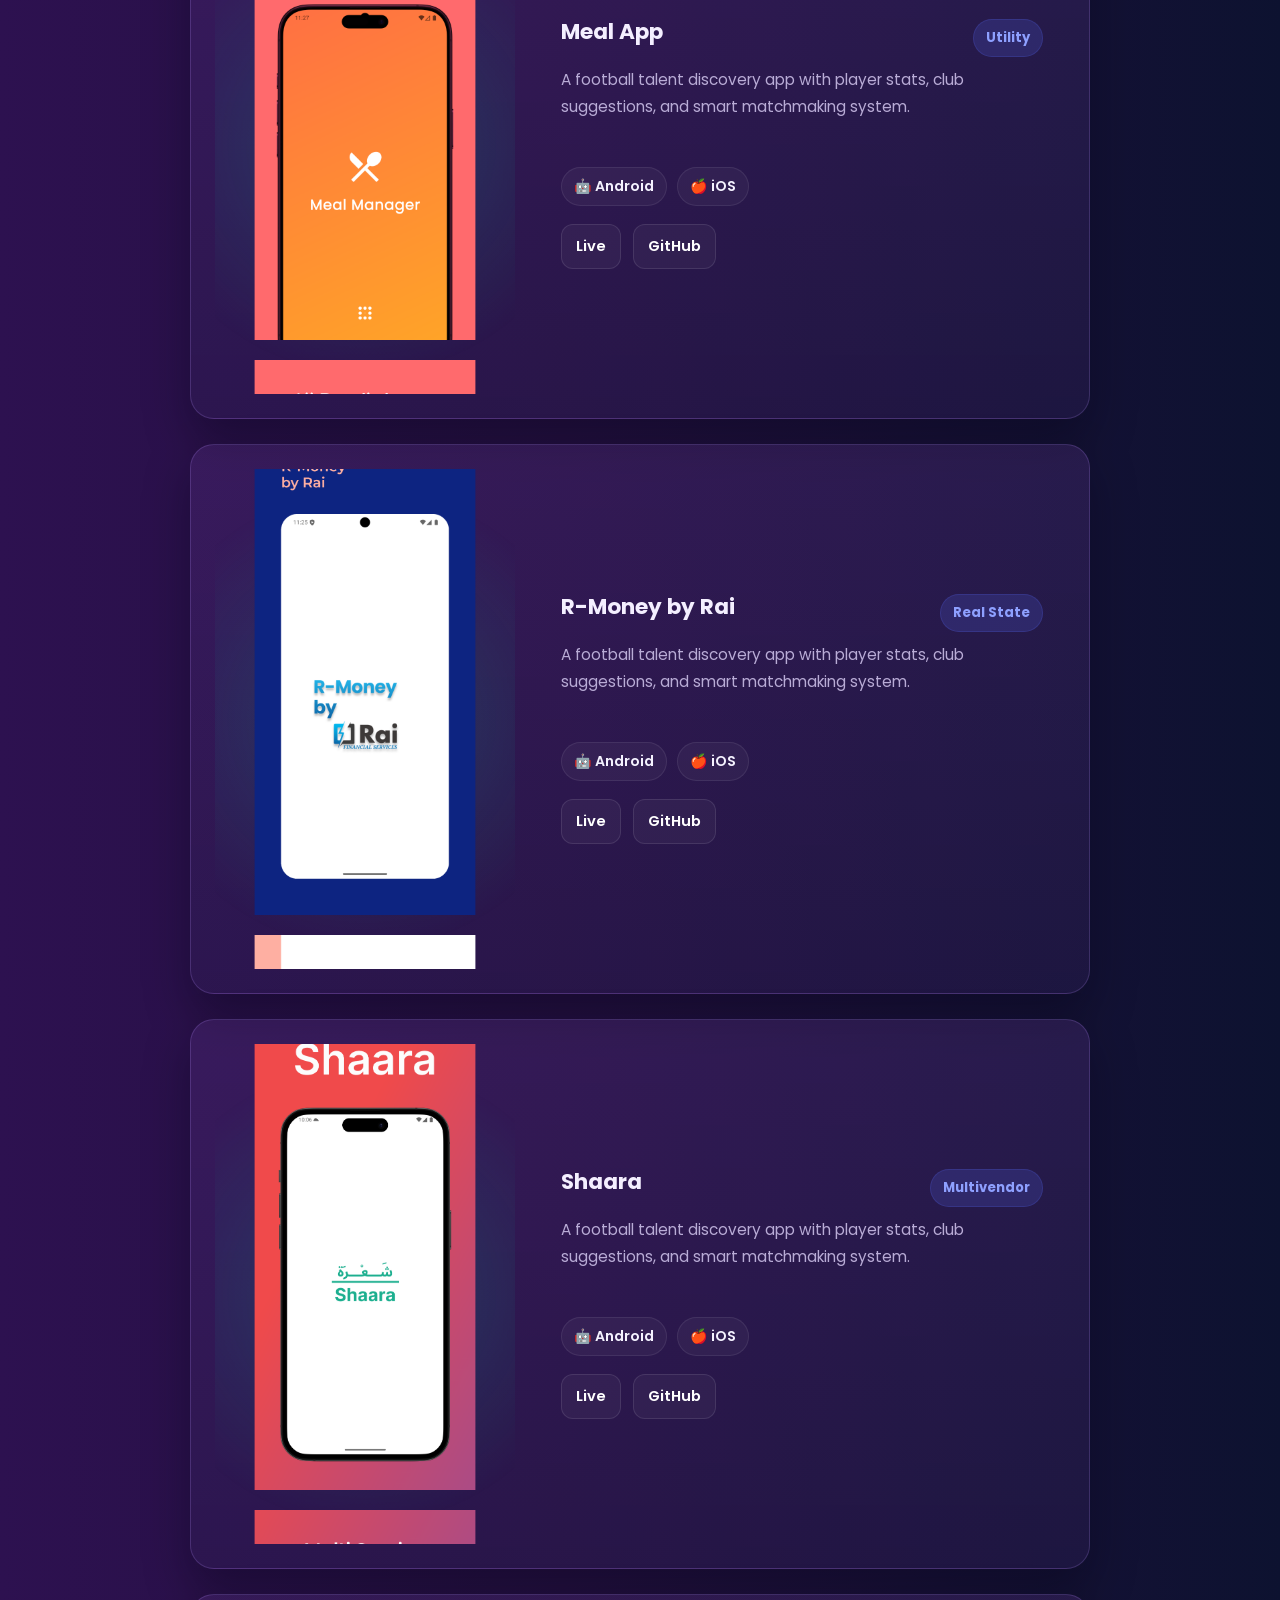
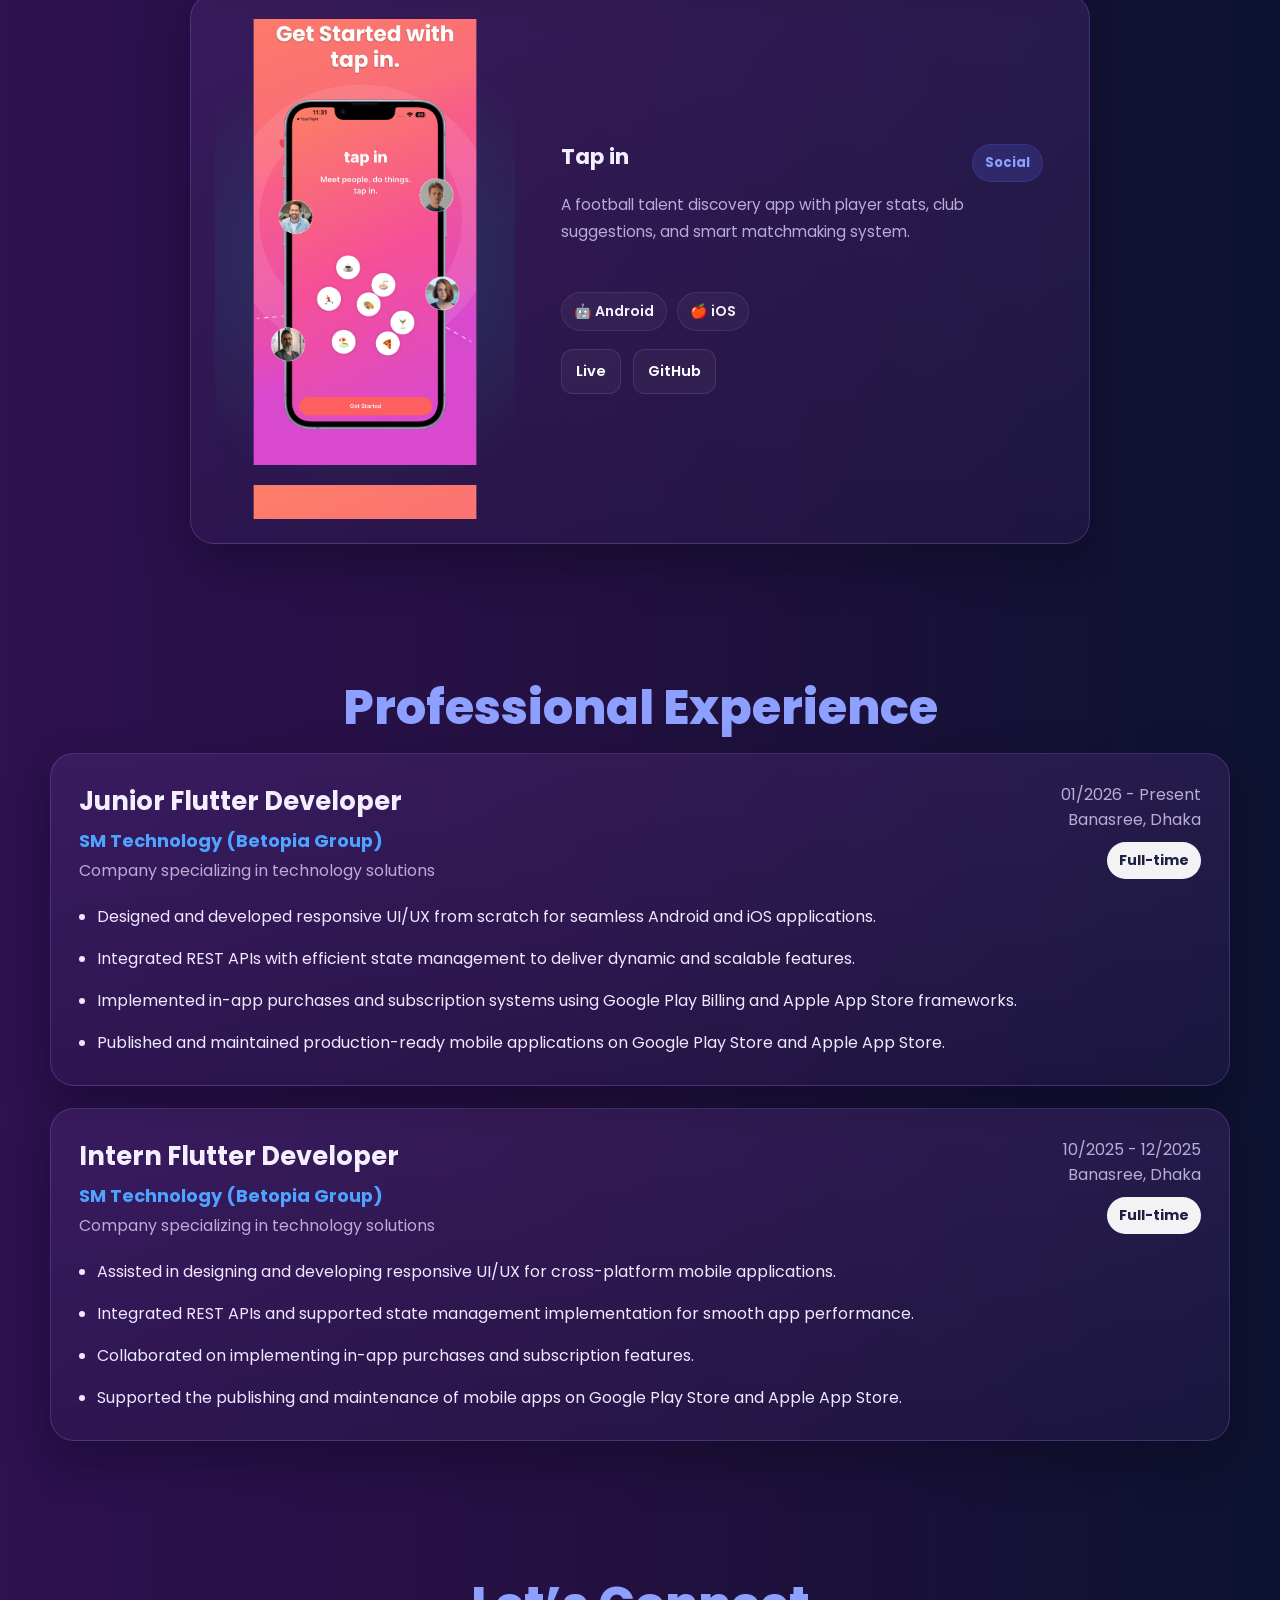
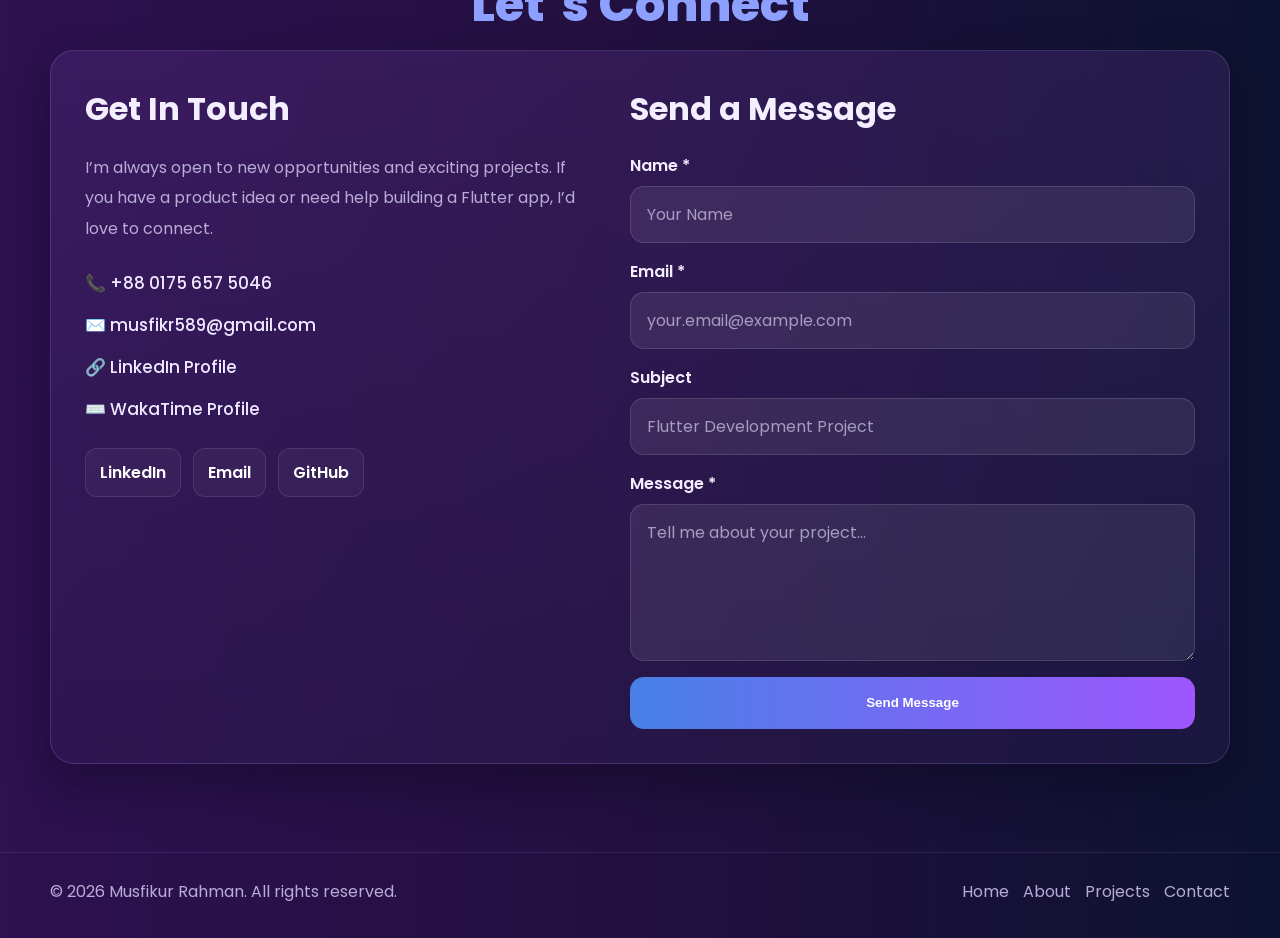
==== commit aaee304d: "projects added" ====
--- a/index.html
+++ b/index.html
@@ -1050,23 +1050,20 @@
             </div>
           </article>
           <br>
-          <!-- <br> -->
           <article class="project-card new-layout">
             <!-- LEFT: Image Slider -->
             <div class="project-slider">
               <div class="slides">
-                <img src="/images/drafty-1.png" />
-                <img src="/images/drafty-2.png" />
-                <img src="/images/drafty-3.png" />
-                <img src="/images/drafty-4.png" />
+                <img src="/images/freemanz/freemanz-1.png" />
+                <img src="/images/freemanz/freemanz-2.png" />
               </div>
             </div>
 
             <!-- RIGHT: Content -->
             <div class="project-body">
               <div class="project-top">
-                <h3>Drafty App</h3>
-                <span class="tag">Sports</span>
+                <h3>FreemanZ</h3>
+                <span class="tag">E-commerce</span>
               </div>
 
               <p class="project-desc">
@@ -1085,54 +1082,212 @@
               </div>
             </div>
           </article>
-
-          <!-- <article class="project-card">
-            <div class="project-image">
-              <img src="https://images.unsplash.com/photo-1554224155-6726b3ff858f?auto=format&fit=crop&w=1200&q=80"
-                alt="Money Saving Techniques app preview">
-            </div>
+          <br>
+          <article class="project-card new-layout">
+            <!-- LEFT: Image Slider -->
+            <div class="project-slider">
+              <div class="slides">
+                <img src="/images/hiredShift/hiredshift-1.png" />
+                <img src="/images/hiredShift/hiredshift-2.png" />
+              </div>
+            </div>
+
+            <!-- RIGHT: Content -->
             <div class="project-body">
               <div class="project-top">
-                <h3>MST</h3>
-                <span class="tag">Finance</span>
-              </div>
-              <p class="project-desc">A money management app to track net pay, bills, savings, debt, and premium
-                subscription features in one dashboard.</p>
+                <h3>Hired Shift</h3>
+                <span class="tag">Health</span>
+              </div>
+
+              <p class="project-desc">
+                A football talent discovery app with player stats, club suggestions,
+                and smart matchmaking system.
+              </p>
+
               <div class="platforms">
                 <span class="platform">🤖 Android</span>
                 <span class="platform">🍎 iOS</span>
               </div>
+
               <div class="project-links">
-                <a class="project-link" href="#">Google Play</a>
-                <a class="project-link" href="#">App Store</a>
-                <a class="project-link" href="#">Live App Link</a>
+                <a class="project-link" href="#">Live</a>
+                <a class="project-link" href="#">GitHub</a>
               </div>
             </div>
           </article>
-
-          <article class="project-card">
-            <div class="project-image">
-              <img src="https://images.unsplash.com/photo-1516321318423-f06f85e504b3?auto=format&fit=crop&w=1200&q=80"
-                alt="Levaro app preview">
-            </div>
+          <br>
+          <article class="project-card new-layout">
+            <!-- LEFT: Image Slider -->
+            <div class="project-slider">
+              <div class="slides">
+                <img src="/images/internetBatch/internet-1.png" />
+                <img src="/images/internetBatch/internet-2.png" />
+              </div>
+            </div>
+
+            <!-- RIGHT: Content -->
             <div class="project-body">
               <div class="project-top">
-                <h3>Levaro</h3>
-                <span class="tag">Utility</span>
-              </div>
-              <p class="project-desc">A service marketplace app connecting users with verified providers for booking,
-                job management, and communication.</p>
+                <h3>Internet Bachelor</h3>
+                <span class="tag">E-commerce</span>
+              </div>
+
+              <p class="project-desc">
+                A football talent discovery app with player stats, club suggestions,
+                and smart matchmaking system.
+              </p>
+
               <div class="platforms">
                 <span class="platform">🤖 Android</span>
                 <span class="platform">🍎 iOS</span>
               </div>
+
               <div class="project-links">
-                <a class="project-link" href="#">Google Play</a>
-                <a class="project-link" href="#">App Store</a>
-                <a class="project-link" href="#">Live App Link</a>
-              </div>
-            </div>
-          </article> -->
+                <a class="project-link" href="#">Live</a>
+                <a class="project-link" href="#">GitHub</a>
+              </div>
+            </div>
+          </article>
+          <br>
+          <article class="project-card new-layout">
+            <!-- LEFT: Image Slider -->
+            <div class="project-slider">
+              <div class="slides">
+                <img src="/images/meal-app/meal-app-1.png" />
+                <img src="/images/meal-app/meal-app-2.png" />
+              </div>
+            </div>
+
+            <!-- RIGHT: Content -->
+            <div class="project-body">
+              <div class="project-top">
+                <h3>Meal App</h3>
+                <span class="tag">Utility</span>
+              </div>
+
+              <p class="project-desc">
+                A football talent discovery app with player stats, club suggestions,
+                and smart matchmaking system.
+              </p>
+
+              <div class="platforms">
+                <span class="platform">🤖 Android</span>
+                <span class="platform">🍎 iOS</span>
+              </div>
+
+              <div class="project-links">
+                <a class="project-link" href="#">Live</a>
+                <a class="project-link" href="#">GitHub</a>
+              </div>
+            </div>
+          </article>
+          <br>
+          <article class="project-card new-layout">
+            <!-- LEFT: Image Slider -->
+            <div class="project-slider">
+              <div class="slides">
+                <img src="/images/rai/rai-1.png" />
+                <img src="/images/rai/rai-2.png" />
+              </div>
+            </div>
+
+            <!-- RIGHT: Content -->
+            <div class="project-body">
+              <div class="project-top">
+                <h3>R-Money by Rai</h3>
+                <span class="tag">Real State</span>
+              </div>
+
+              <p class="project-desc">
+                A football talent discovery app with player stats, club suggestions,
+                and smart matchmaking system.
+              </p>
+
+              <div class="platforms">
+                <span class="platform">🤖 Android</span>
+                <span class="platform">🍎 iOS</span>
+              </div>
+
+              <div class="project-links">
+                <a class="project-link" href="#">Live</a>
+                <a class="project-link" href="#">GitHub</a>
+              </div>
+            </div>
+          </article>
+          <br>
+          <article class="project-card new-layout">
+            <!-- LEFT: Image Slider -->
+            <div class="project-slider">
+              <div class="slides">
+                <img src="/images/shaara/shaara-1.png" />
+                <img src="/images/shaara/shaara-2.png" />
+                <img src="/images/shaara/shaara-3.png" />
+                <img src="/images/shaara/shaara-4.png" />
+              </div>
+            </div>
+
+            <!-- RIGHT: Content -->
+            <div class="project-body">
+              <div class="project-top">
+                <h3>Shaara</h3>
+                <span class="tag">Multivendor</span>
+              </div>
+
+              <p class="project-desc">
+                A football talent discovery app with player stats, club suggestions,
+                and smart matchmaking system.
+              </p>
+
+              <div class="platforms">
+                <span class="platform">🤖 Android</span>
+                <span class="platform">🍎 iOS</span>
+              </div>
+
+              <div class="project-links">
+                <a class="project-link" href="#">Live</a>
+                <a class="project-link" href="#">GitHub</a>
+              </div>
+            </div>
+          </article>
+          <br>
+          <article class="project-card new-layout">
+            <!-- LEFT: Image Slider -->
+            <div class="project-slider">
+              <div class="slides">
+                <img src="/images/tapin/tapin-1.png" />
+                <img src="/images/tapin/tapin-2.png" />
+                <img src="/images/tapin/tapin-3.png" />
+                <img src="/images/tapin/tapin-4.png" />
+                <img src="/images/tapin/tapin-5.png" />
+              </div>
+            </div>
+
+            <!-- RIGHT: Content -->
+            <div class="project-body">
+              <div class="project-top">
+                <h3>Tap in</h3>
+                <span class="tag">Social</span>
+              </div>
+
+              <p class="project-desc">
+                A football talent discovery app with player stats, club suggestions,
+                and smart matchmaking system.
+              </p>
+
+              <div class="platforms">
+                <span class="platform">🤖 Android</span>
+                <span class="platform">🍎 iOS</span>
+              </div>
+
+              <div class="project-links">
+                <a class="project-link" href="#">Live</a>
+                <a class="project-link" href="#">GitHub</a>
+              </div>
+            </div>
+          </article>
+
+
+
         </div>
       </div>
     </section>
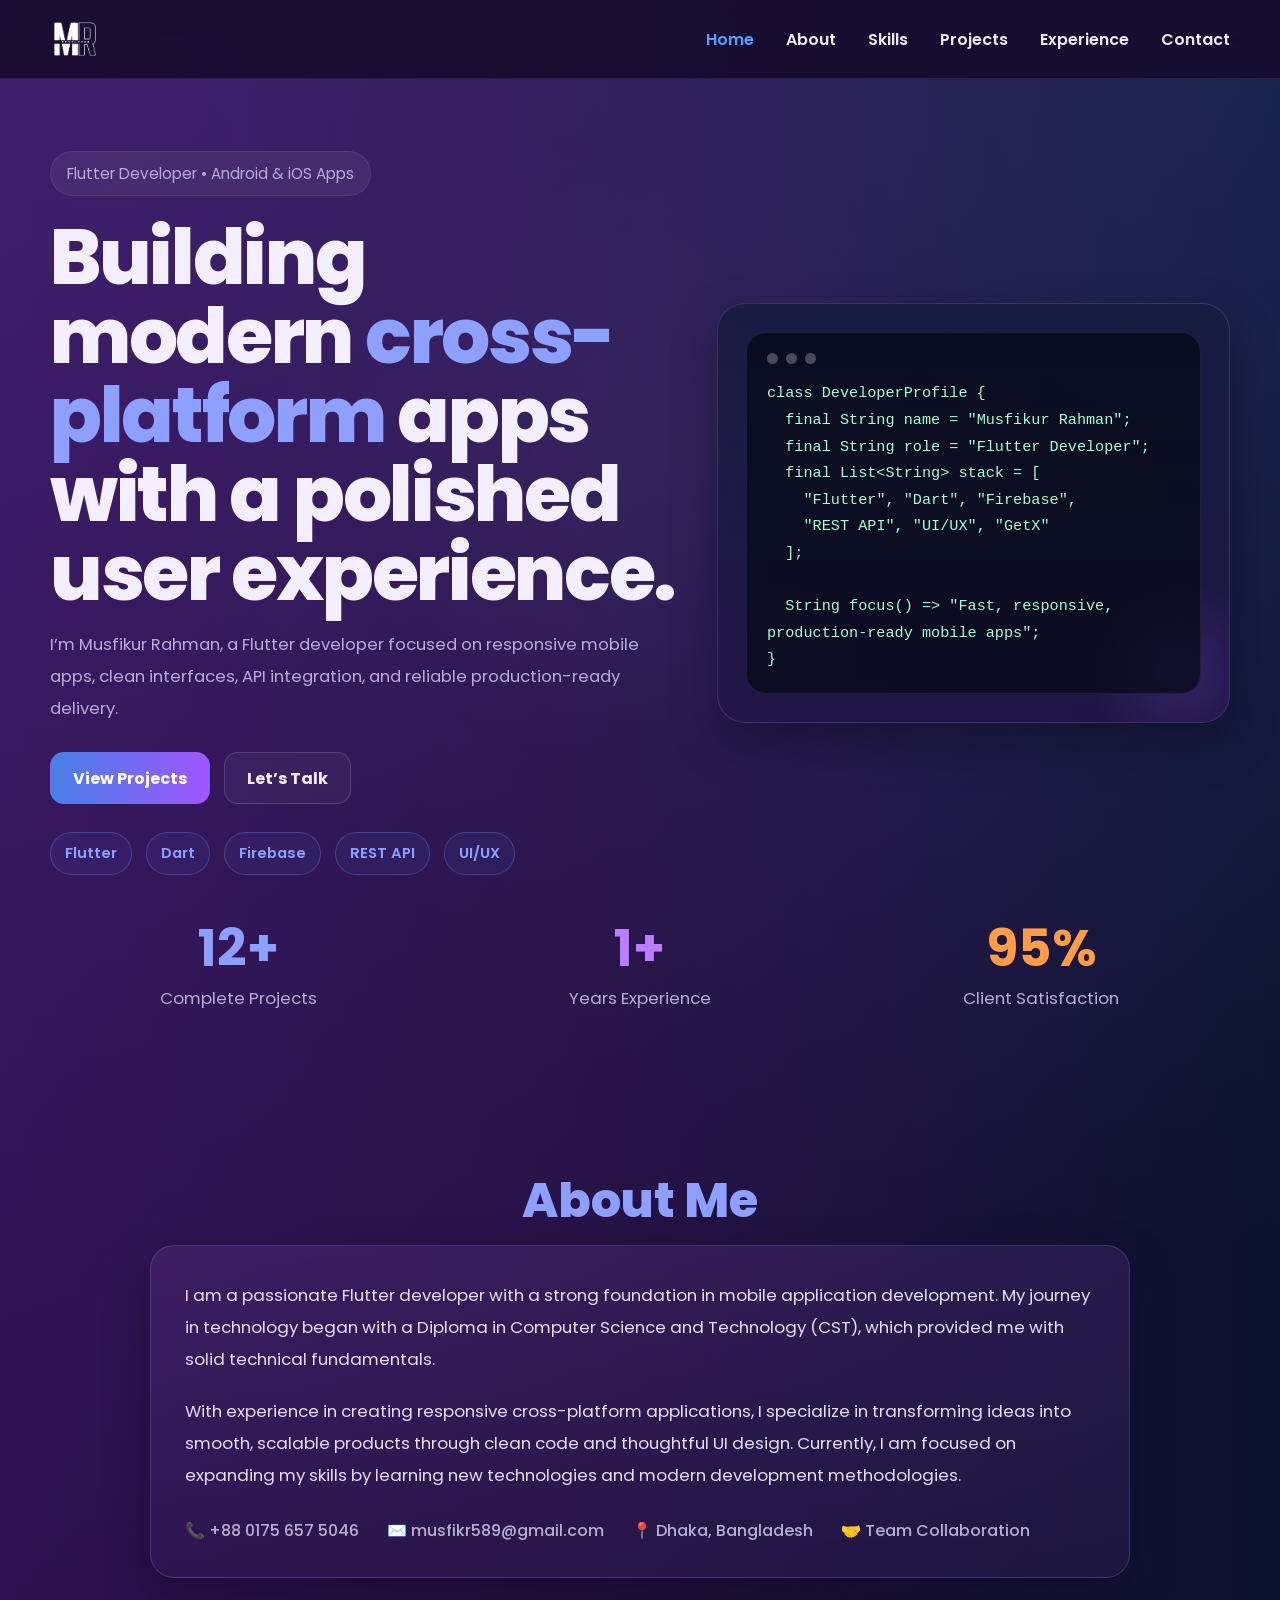
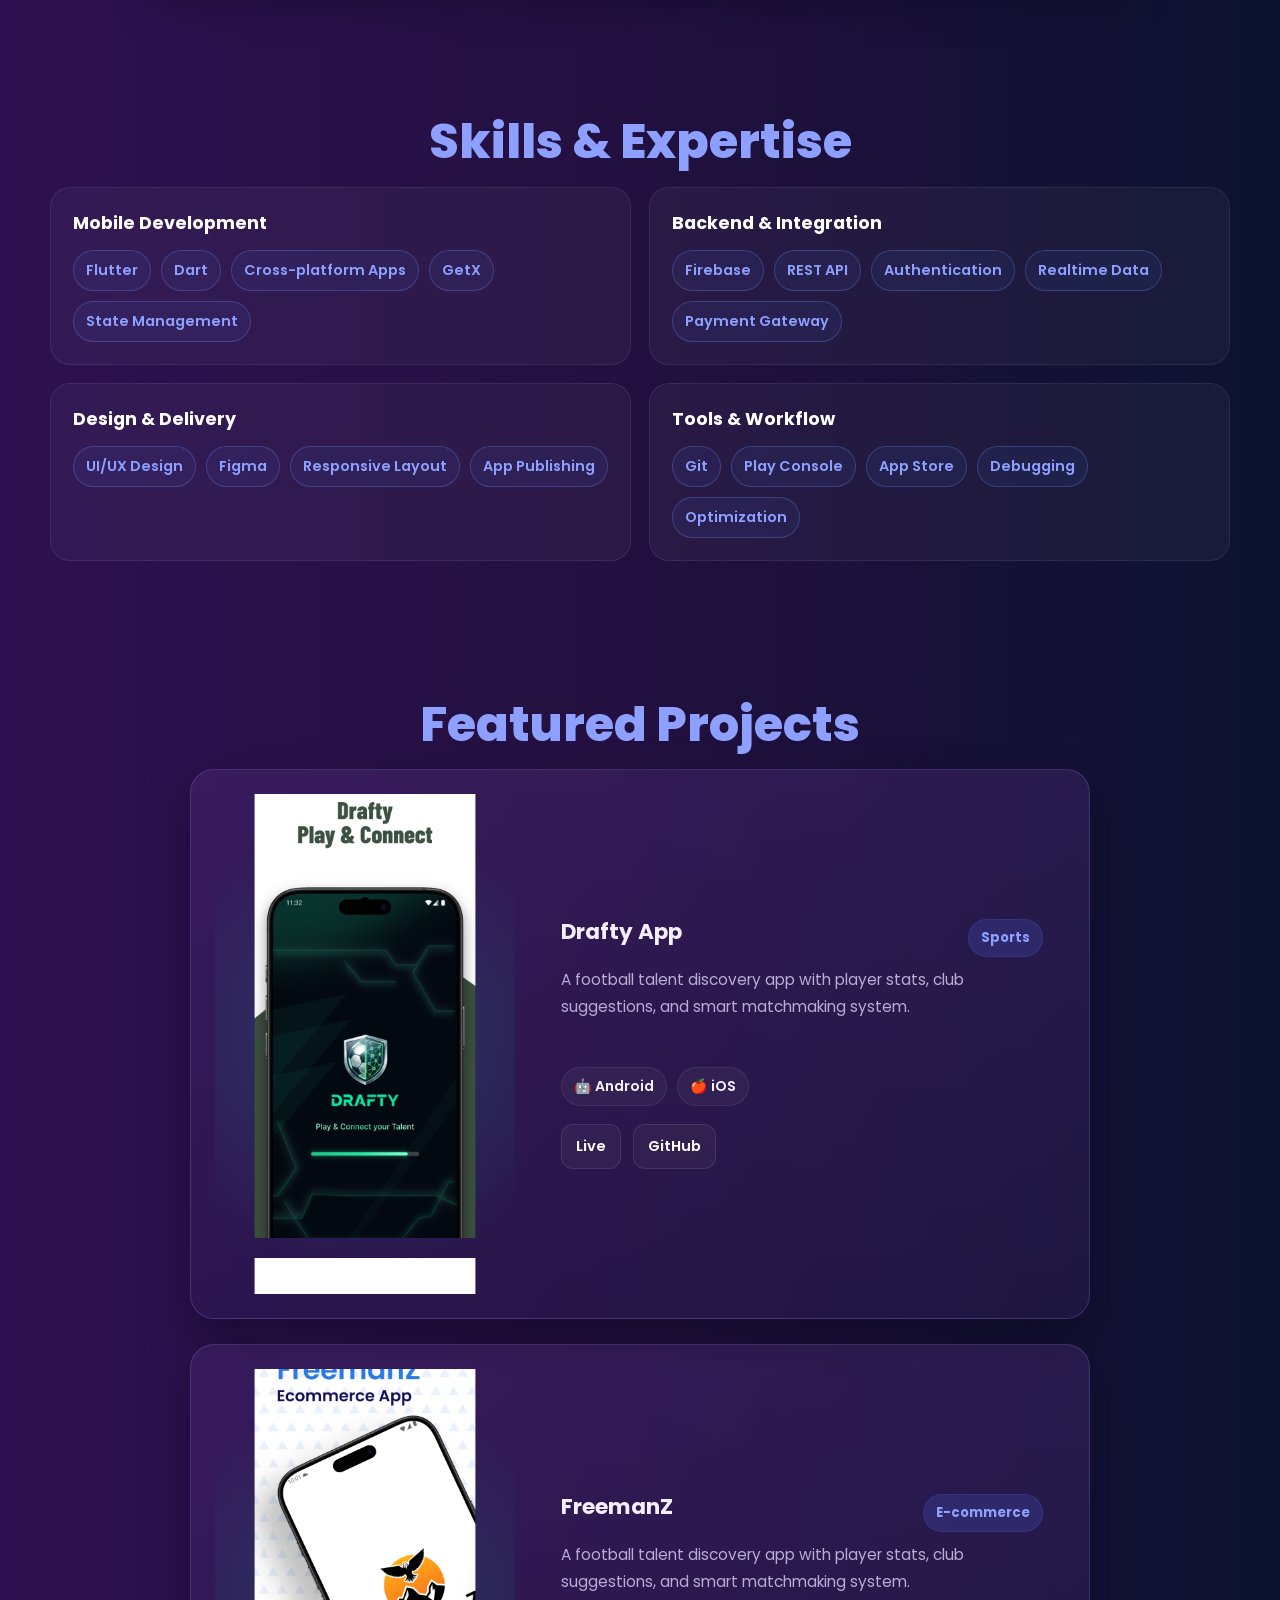
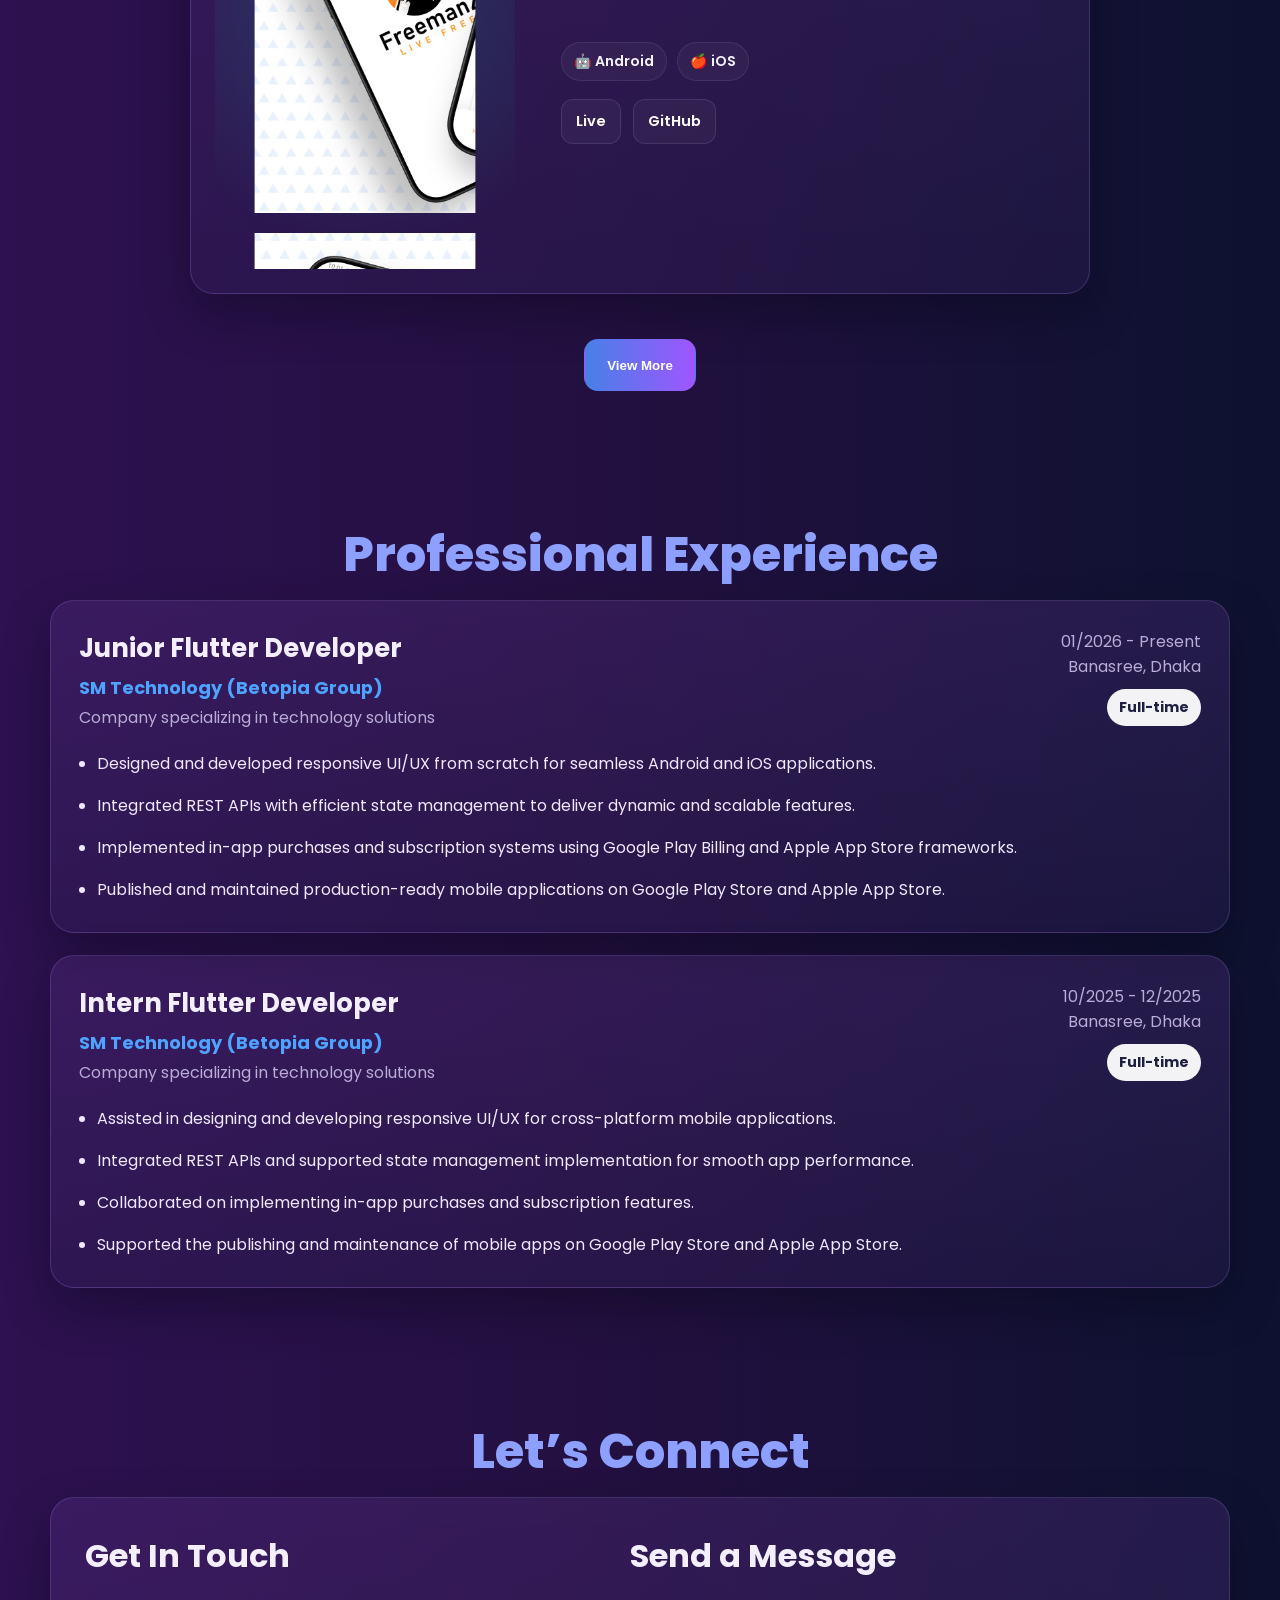
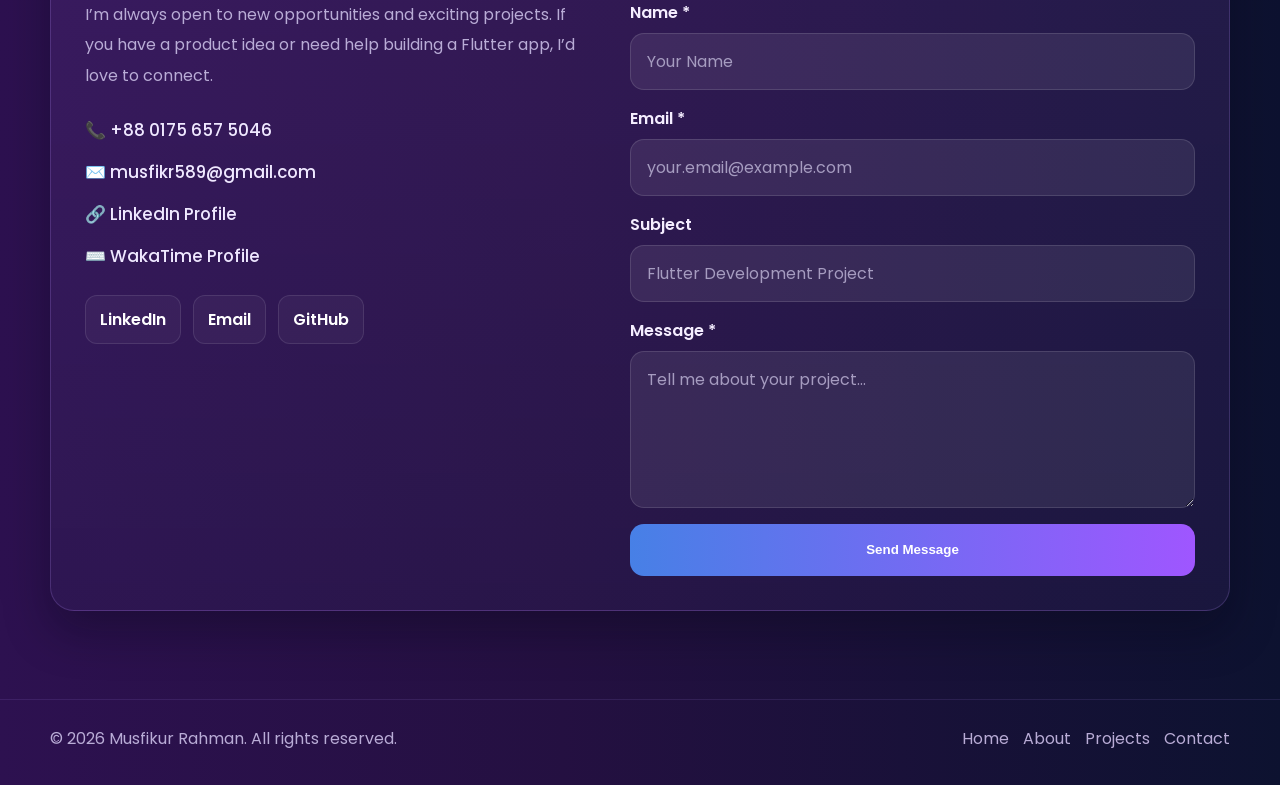
==== commit 1a67a1e4: ".." ====
--- a/index.html
+++ b/index.html
@@ -2,935 +2,67 @@
 <html lang="en">
 
 <head>
-  <meta charset="UTF-8" />
-  <meta name="viewport" content="width=device-width, initial-scale=1.0" />
-  <title>MR | Flutter Developer</title>
-  <link rel="icon" type="image/png" href="/images/inverlogo.png" />
-  <link rel="shortcut icon" href="/images/inverlogo.png" />
-  <link rel="apple-touch-icon" href="/images/inverlogo.png" />
-  <link rel="preconnect" href="https://fonts.googleapis.com">
-  <link rel="preconnect" href="https://fonts.gstatic.com" crossorigin>
-  <link href="https://fonts.googleapis.com/css2?family=Poppins:wght@400;500;600;700;800&display=swap" rel="stylesheet">
-  <style>
-    :root {
-      --bg-1: #170a2f;
-      --bg-2: #2b0f4f;
-      --surface: rgba(112, 63, 160, 0.22);
-      --surface-strong: rgba(138, 88, 197, 0.22);
-      --border: rgba(183, 144, 255, 0.2);
-      --text: #f4efff;
-      --muted: #b9acd6;
-      --primary: #8ea0ff;
-      --secondary: #9d59ff;
-      --accent: #4da3ff;
-      --success: #091225;
-      --shadow: 0 20px 45px rgba(5, 7, 20, 0.35);
-      --radius: 24px;
-      --container: 1180px;
-      --header-h: 78px;
-    }
-
-    * {
-      box-sizing: border-box;
-      margin: 0;
-      padding: 0;
-    }
-
-    html {
-      scroll-behavior: smooth;
-    }
-
-    body {
-      font-family: 'Poppins', sans-serif;
-      color: var(--text);
-      background:
-        radial-gradient(circle at top left, rgba(135, 80, 220, 0.22), transparent 28%),
-        radial-gradient(circle at top right, rgba(77, 163, 255, 0.12), transparent 22%),
-        linear-gradient(90deg, #2d1150 0%, #241041 44%, #0d1230 100%);
-      overflow-x: hidden;
-    }
-
-    body::before {
-      content: "";
-      position: fixed;
-      inset: 0;
-      pointer-events: none;
-      background: radial-gradient(circle at center, rgba(255, 255, 255, 0.04), transparent 45%);
-      opacity: 0.65;
-      z-index: -2;
-    }
-
-    a {
-      color: inherit;
-      text-decoration: none;
-    }
-
-    img {
-      max-width: 100%;
-      display: block;
-    }
-
-    .container {
-      width: min(var(--container), calc(100% - 32px));
-      margin: 0 auto;
-    }
-
-    .section {
-      padding: 110px 0 28px;
-      scroll-margin-top: calc(var(--header-h) + 18px);
-    }
-
-    .section-title {
-      text-align: center;
-      font-size: clamp(2rem, 4vw, 3rem);
-      line-height: 1.1;
-      color: var(--primary);
-      margin-bottom: 18px;
-      font-weight: 800;
-    }
-
-    .section-lead {
-      max-width: 760px;
-      margin: 0 auto 48px;
-      text-align: center;
-      color: var(--muted);
-      font-size: 1rem;
-      line-height: 1.8;
-    }
-
-    header {
-      position: sticky;
-      top: 0;
-      z-index: 1000;
-      backdrop-filter: blur(18px);
-      background: rgba(21, 10, 42, 0.84);
-      border-bottom: 1px solid rgba(177, 144, 255, 0.12);
-    }
-
-    .nav {
-      min-height: var(--header-h);
-      display: flex;
-      align-items: center;
-      justify-content: space-between;
-      gap: 20px;
-    }
-
-    .brand {
-      font-size: 2rem;
-      font-weight: 800;
-      letter-spacing: 0.02em;
-      color: var(--primary);
-    }
-
-    .nav-links {
-      display: flex;
-      align-items: center;
-      gap: 32px;
-      list-style: none;
-    }
-
-    .nav-links a {
-      font-weight: 600;
-      color: rgba(255, 255, 255, 0.92);
-      transition: color .25s ease;
-    }
-
-    .nav-links a:hover,
-    .nav-links a.active {
-      color: var(--accent);
-    }
-
-    .menu-btn {
-      display: none;
-      width: 48px;
-      height: 48px;
-      border-radius: 14px;
-      border: 1px solid rgba(255, 255, 255, 0.1);
-      background: rgba(255, 255, 255, 0.05);
-      color: white;
-      font-size: 1.4rem;
-      cursor: pointer;
-    }
-
-    .hero {
-      padding: 72px 0 40px;
-      min-height: calc(100vh - var(--header-h));
-      display: grid;
-      align-items: center;
-    }
-
-    .hero-grid {
-      display: grid;
-      grid-template-columns: 1.1fr 0.9fr;
-      gap: 40px;
-      align-items: center;
-    }
-
-    .eyebrow {
-      display: inline-flex;
-      align-items: center;
-      gap: 10px;
-      padding: 10px 16px;
-      background: rgba(255, 255, 255, 0.06);
-      border: 1px solid rgba(255, 255, 255, 0.08);
-      border-radius: 999px;
-      color: var(--muted);
-      margin-bottom: 22px;
-      font-size: 0.95rem;
-    }
-
-    .hero h1 {
-      font-size: clamp(2.6rem, 6vw, 5.3rem);
-      line-height: 1.03;
-      margin-bottom: 16px;
-      font-weight: 800;
-      letter-spacing: -0.03em;
-    }
-
-    .hero h1 span {
-      color: var(--primary);
-    }
-
-    .hero p {
-      max-width: 640px;
-      color: var(--muted);
-      line-height: 1.9;
-      font-size: 1.04rem;
-      margin-bottom: 28px;
-    }
-
-    .hero-actions {
-      display: flex;
-      flex-wrap: wrap;
-      gap: 14px;
-      margin-bottom: 28px;
-    }
-
-    .btn {
-      display: inline-flex;
-      align-items: center;
-      justify-content: center;
-      gap: 10px;
-      min-height: 52px;
-      padding: 0 22px;
-      border-radius: 14px;
-      border: 1px solid transparent;
-      font-weight: 700;
-      transition: transform .22s ease, box-shadow .22s ease, background .22s ease;
-    }
-
-    .btn:hover {
-      transform: translateY(-2px);
-      box-shadow: 0 12px 30px rgba(0, 0, 0, 0.25);
-    }
-
-    .btn-primary {
-      background: linear-gradient(90deg, #4780e6 0%, #9f56ff 100%);
-      color: white;
-    }
-
-    .btn-secondary {
-      border-color: rgba(255, 255, 255, 0.14);
-      background: rgba(255, 255, 255, 0.04);
-      color: var(--text);
-    }
-
-    .hero-meta {
-      display: flex;
-      flex-wrap: wrap;
-      gap: 14px;
-    }
-
-    .chip {
-      padding: 10px 14px;
-      border-radius: 999px;
-      color: var(--primary);
-      border: 1px solid rgba(115, 155, 255, 0.28);
-      background: rgba(68, 126, 255, 0.07);
-      font-size: 0.92rem;
-      font-weight: 600;
-    }
-
-    .hero-card {
-      padding: 28px;
-      background: linear-gradient(180deg, rgba(23, 28, 64, 0.92), rgba(33, 20, 68, 0.78));
-      border: 1px solid var(--border);
-      border-radius: 28px;
-      box-shadow: var(--shadow);
-      position: relative;
-      overflow: hidden;
-    }
-
-    .hero-card::after {
-      content: "";
-      position: absolute;
-      inset: auto -40px -40px auto;
-      width: 180px;
-      height: 180px;
-      border-radius: 50%;
-      background: radial-gradient(circle, rgba(157, 89, 255, 0.18), transparent 70%);
-    }
-
-    .code-window {
-      border: 1px solid rgba(255, 255, 255, 0.08);
-      background: rgba(6, 10, 24, 0.74);
-      border-radius: 20px;
-      padding: 20px;
-      position: relative;
-      z-index: 1;
-    }
-
-    .dots {
-      display: flex;
-      gap: 8px;
-      margin-bottom: 16px;
-    }
-
-    .dots span {
-      width: 11px;
-      height: 11px;
-      border-radius: 50%;
-      background: rgba(255, 255, 255, 0.25);
-    }
-
-    .code-window pre {
-      white-space: pre-wrap;
-      color: #a6ffd1;
-      line-height: 1.75;
-      font-size: 0.95rem;
-      font-family: Consolas, Monaco, monospace;
-    }
-
-    .stats {
-      display: grid;
-      grid-template-columns: repeat(3, 1fr);
-      gap: 24px;
-      margin-top: 34px;
-    }
-
-    .stat {
-      text-align: center;
-      padding: 14px;
-    }
-
-    .stat strong {
-      display: block;
-      font-size: clamp(2rem, 4vw, 3.6rem);
-      color: var(--primary);
-      line-height: 1;
-      margin-bottom: 10px;
-    }
-
-    .stat:nth-child(2) strong {
-      color: #bc7cff;
-    }
-
-    .stat:nth-child(3) strong {
-      color: #ff9d46;
-    }
-
-    .stat span {
-      color: var(--muted);
-      font-size: 1.05rem;
-    }
-
-    .about-card,
-    .experience-card,
-    .contact-wrap,
-    .project-card {
-      background: linear-gradient(180deg, rgba(101, 58, 150, 0.25), rgba(51, 35, 91, 0.3));
-      border: 1px solid var(--border);
-      border-radius: var(--radius);
-      box-shadow: var(--shadow);
-    }
-
-    .about-card {
-      max-width: 980px;
-      margin: 0 auto;
-      padding: 34px;
-    }
-
-    .about-card p {
-      color: #e6def8;
-      line-height: 1.9;
-      font-size: 1.05rem;
-      margin-bottom: 20px;
-    }
-
-    .about-contact {
-      display: flex;
-      flex-wrap: wrap;
-      gap: 18px 28px;
-      margin-top: 26px;
-      color: var(--text);
-    }
-
-    .about-contact span {
-      color: var(--muted);
-      font-weight: 500;
-    }
-
-    .skills-grid {
-      display: grid;
-      grid-template-columns: repeat(2, minmax(0, 1fr));
-      gap: 18px;
-    }
-
-    .skill-box {
-      padding: 22px;
-      border-radius: 20px;
-      background: rgba(255, 255, 255, 0.04);
-      border: 1px solid rgba(255, 255, 255, 0.08);
-    }
-
-    .skill-box h3 {
-      font-size: 1.1rem;
-      margin-bottom: 14px;
-      color: white;
-    }
-
-    .skill-tags {
-      display: flex;
-      flex-wrap: wrap;
-      gap: 10px;
-    }
-
-    .skill-tags span {
-      padding: 9px 12px;
-      border-radius: 999px;
-      border: 1px solid rgba(115, 155, 255, 0.28);
-      color: var(--primary);
-      background: rgba(68, 126, 255, 0.07);
-      font-size: 0.9rem;
-      font-weight: 600;
-    }
-
-    /* .projects-grid {
-      display: grid;
-      grid-template-columns: repeat(3, minmax(0, 1fr));
-      gap: 24px;
-    } */
-    .projects-grid {
-      grid-template-columns: 1fr;
-      max-width: 900px;
-      margin: 0 auto;
-    }
-
-    .project-card {
-      overflow: hidden;
-      transition: transform .25s ease, box-shadow .25s ease;
-    }
-
-    .project-card:hover {
-      transform: translateY(-6px);
-      box-shadow: 0 24px 45px rgba(0, 0, 0, 0.28);
-    }
-
-    .project-image {
-      position: relative;
-      aspect-ratio: 16 / 10;
-      overflow: hidden;
-      border-radius: 10px;
-      background: linear-gradient(135deg, rgba(116, 86, 201, 0.45), rgba(30, 26, 69, 0.45));
-    }
-
-    .project-image img {
-      width: 100%;
-      height: 100%;
-      object-fit: contain;
-    }
-
-    .project-body {
-      padding: 22px;
-    }
-
-    .project-top {
-      display: flex;
-      align-items: flex-start;
-      justify-content: space-between;
-      gap: 12px;
-      margin-bottom: 10px;
-    }
-
-    .project-top h3 {
-      font-size: 1.35rem;
-      line-height: 1.2;
-    }
-
-    .project-top .tag {
-      background: rgba(89, 110, 255, 0.18);
-      color: var(--primary);
-      border: 1px solid rgba(89, 110, 255, 0.18);
-      padding: 8px 12px;
-      border-radius: 999px;
-      font-size: 0.82rem;
-      font-weight: 700;
-      white-space: nowrap;
-    }
-
-    .project-desc {
-      color: var(--muted);
-      line-height: 1.75;
-      font-size: 0.96rem;
-      min-height: 82px;
-      margin-bottom: 18px;
-    }
-
-    .platforms {
-      display: flex;
-      flex-wrap: wrap;
-      gap: 10px;
-      margin-bottom: 18px;
-    }
-
-    .platform {
-      display: inline-flex;
-      align-items: center;
-      gap: 8px;
-      padding: 8px 12px;
-      border-radius: 999px;
-      background: rgba(255, 255, 255, 0.04);
-      border: 1px solid rgba(255, 255, 255, 0.08);
-      color: #f5f3ff;
-      font-size: 0.88rem;
-      font-weight: 600;
-    }
-
-    .project-links {
-      display: flex;
-      flex-wrap: wrap;
-      gap: 12px;
-    }
-
-    .project-link {
-      padding: 11px 14px;
-      border-radius: 12px;
-      border: 1px solid rgba(255, 255, 255, 0.1);
-      background: rgba(255, 255, 255, 0.04);
-      color: white;
-      font-weight: 600;
-      font-size: 0.92rem;
-    }
-
-    .experience-list {
-      display: grid;
-      gap: 22px;
-    }
-
-    .experience-card {
-      padding: 28px;
-    }
-
-    .experience-head {
-      display: flex;
-      justify-content: space-between;
-      gap: 20px;
-      margin-bottom: 20px;
-    }
-
-    .experience-head h3 {
-      font-size: 1.6rem;
-      margin-bottom: 6px;
-    }
-
-    .experience-head h4 {
-      color: var(--accent);
-      font-size: 1.12rem;
-      margin-bottom: 4px;
-    }
-
-    .experience-head p,
-    .experience-meta {
-      color: var(--muted);
-    }
-
-    .experience-meta {
-      text-align: right;
-      min-width: 170px;
-    }
-
-    .pill {
-      display: inline-flex;
-      margin-top: 10px;
-      padding: 8px 12px;
-      border-radius: 999px;
-      background: rgba(255, 255, 255, 0.95);
-      color: #1d2040;
-      font-weight: 700;
-      font-size: 0.88rem;
-    }
-
-    .experience-points {
-      display: grid;
-      gap: 14px;
-      padding-left: 18px;
-      color: #efe8ff;
-      line-height: 1.75;
-    }
-
-    .contact-wrap {
-      display: grid;
-      grid-template-columns: 0.95fr 1.05fr;
-      gap: 34px;
-      padding: 34px;
-    }
-
-    .contact-info h3,
-    .contact-form h3 {
-      font-size: 2rem;
-      margin-bottom: 20px;
-    }
-
-    .contact-info p {
-      color: var(--muted);
-      line-height: 1.9;
-      margin-bottom: 26px;
-      max-width: 520px;
-    }
-
-    .contact-list {
-      display: grid;
-      gap: 16px;
-      margin-bottom: 26px;
-    }
-
-    .contact-list a,
-    .contact-list span {
-      color: #efe8ff;
-      font-size: 1.05rem;
-      font-weight: 500;
-    }
-
-    .socials {
-      display: flex;
-      gap: 12px;
-      flex-wrap: wrap;
-    }
-
-    .socials a {
-      padding: 11px 14px;
-      border-radius: 12px;
-      border: 1px solid rgba(255, 255, 255, 0.1);
-      background: rgba(255, 255, 255, 0.04);
-      color: white;
-      font-weight: 600;
-    }
-
-    .contact-form form {
-      display: grid;
-      gap: 16px;
-    }
-
-    .field {
-      display: grid;
-      gap: 8px;
-    }
-
-    .field label {
-      font-weight: 600;
-      color: #f5eeff;
-    }
-
-    .field input,
-    .field textarea {
-      width: 100%;
-      border: 1px solid rgba(255, 255, 255, 0.12);
-      background: rgba(255, 255, 255, 0.08);
-      color: white;
-      border-radius: 14px;
-      padding: 15px 16px;
-      font: inherit;
-      outline: none;
-    }
-
-    .field input::placeholder,
-    .field textarea::placeholder {
-      color: #a69cc0;
-    }
-
-    .field input:focus,
-    .field textarea:focus {
-      border-color: rgba(120, 162, 255, 0.45);
-      box-shadow: 0 0 0 3px rgba(120, 162, 255, 0.12);
-    }
-
-    .contact-form button {
-      border: 0;
-      cursor: pointer;
-    }
-
-    footer {
-      border-top: 1px solid rgba(177, 144, 255, 0.12);
-      margin-top: 60px;
-      padding: 26px 0 34px;
-    }
-
-    .footer-inner {
-      display: flex;
-      justify-content: space-between;
-      gap: 20px;
-      align-items: center;
-      color: var(--muted);
-      flex-wrap: wrap;
-    }
-
-    .footer-links {
-      display: flex;
-      gap: 14px;
-      flex-wrap: wrap;
-    }
-
-    .footer-links a:hover {
-      color: white;
-    }
-
-    .project-card.new-layout {
-      display: grid;
-      grid-template-columns: 300px 1fr;
-      gap: 24px;
-      align-items: center;
-      padding: 24px;
-      width: 100%;
-    }
-
-    /* SLIDER */
-    .project-slider {
-      height: 500px;
-      overflow: hidden;
-      border-radius: 22px;
-      position: relative;
-      perspective: 1000px;
-      /* enables depth */
-    }
-
-    /* PARALLAX BACKGROUND */
-    .project-slider::after {
-      content: "";
-      position: absolute;
-      inset: 0;
-      background: radial-gradient(circle at 50% 50%, rgba(0, 255, 200, 0.15), transparent 70%);
-      z-index: 0;
-      transform: translateZ(-50px) scale(1.2);
-    }
-
-    /* SLIDES */
-    .slides {
-      position: relative;
-      z-index: 2;
-      display: flex;
-      flex-direction: column;
-      will-change: transform;
-    }
-
-    .slides img {
-      width: 100%;
-      height: 500px;
-      object-fit: contain;
-      flex-shrink: 0;
-
-      /* subtle depth */
-      transform: scale(0.96);
-      transition: transform 0.4s ease;
-    }
-
-    .slides {
-      display: flex;
-      flex-direction: column;
-      height: 100%;
-    }
-
-    .slides img {
-      width: 100%;
-      height: 500px;
-      object-fit: contain;
-      flex-shrink: 0;
-    }
-
-    /* RESPONSIVE */
-    @media (max-width: 820px) {
-      .project-card.new-layout {
-        grid-template-columns: 1fr;
-      }
-
-      .project-slider {
-        height: 300px;
-      }
-
-      .slides img {
-        height: 300px;
-      }
-    }
-
-    @media (max-width: 1080px) {
-
-      .hero-grid,
-      .contact-wrap,
-      .projects-grid {
-        grid-template-columns: 1fr 1fr;
-      }
-
-      .hero-grid {
-        grid-template-columns: 1fr;
-      }
-
-      .hero-card {
-        max-width: 760px;
-      }
-    }
-
-    @media (max-width: 820px) {
-      .nav {
-        min-height: auto;
-        padding: 14px 0;
-        flex-wrap: wrap;
-      }
-
-      .menu-btn {
-        display: inline-flex;
-        align-items: center;
-        justify-content: center;
-      }
-
-      .nav-links {
-        width: 100%;
-        display: none;
-        flex-direction: column;
-        align-items: flex-start;
-        gap: 16px;
-        padding: 18px;
-        border-radius: 18px;
-        background: rgba(255, 255, 255, 0.04);
-        border: 1px solid rgba(255, 255, 255, 0.08);
-      }
-
-      .nav-links.show {
-        display: flex;
-      }
-
-      .stats,
-      .skills-grid,
-      .projects-grid,
-      .contact-wrap {
-        grid-template-columns: 1fr;
-      }
-
-      .experience-head {
-        flex-direction: column;
-      }
-
-      .experience-meta {
-        text-align: left;
-      }
-
-      .project-slider {
-        height: 500px;
-        overflow: hidden;
-        border-radius: 20px;
-        position: relative;
-      }
-
-      .slides {
-        display: flex;
-        flex-direction: column;
-      }
-
-      .slides img {
-        width: 100%;
-        height: 500px;
-        object-fit: contain;
-        flex-shrink: 0;
-      }
-    }
-
-
-    @media (max-width: 560px) {
-      .container {
-        width: min(100% - 20px, var(--container));
-      }
-
-      .hero {
-        padding-top: 42px;
-      }
-
-      .section {
-        padding-top: 88px;
-      }
-
-      .hero h1 {
-        font-size: 2.5rem;
-      }
-
-      .section-title {
-        font-size: 2.15rem;
-      }
-
-      .about-card,
-      .experience-card,
-      .contact-wrap,
-      .project-body,
-      .hero-card {
-        padding: 20px;
-      }
-
-      .project-desc {
-        min-height: auto;
-      }
-
-      .hero-actions .btn {
-        width: 100%;
-      }
-
-      .footer-inner {
-        flex-direction: column;
-        align-items: flex-start;
-      }
-    }
-  </style>
+    <meta charset="UTF-8" />
+    <meta name="viewport" content="width=device-width, initial-scale=1.0" />
+    <title>MR | Flutter Developer</title>
+
+    <!-- CSS -->
+    <link rel="stylesheet" href="style.css">
+
+    <!-- Fonts -->
+    <link rel="preconnect" href="https://fonts.googleapis.com">
+    <link rel="preconnect" href="https://fonts.gstatic.com" crossorigin>
+    <link href="https://fonts.googleapis.com/css2?family=Poppins:wght@400;500;600;700;800&display=swap"
+        rel="stylesheet">
 </head>
 
 <body>
-  <header>
-    <div class="container nav">
-      <a href="#home" class="brand"><img src="/images/inverlogo.png" alt="" height="50"></a>
-      <button class="menu-btn" id="menuBtn" aria-label="Toggle menu">☰</button>
-      <ul class="nav-links" id="navLinks">
-        <li><a href="#home">Home</a></li>
-        <li><a href="#about">About</a></li>
-        <li><a href="#skills">Skills</a></li>
-        <li><a href="#projects">Projects</a></li>
-        <li><a href="#experience">Experience</a></li>
-        <li><a href="#contact">Contact</a></li>
-      </ul>
-    </div>
-  </header>
-
-  <main>
-    <section class="hero" id="home">
-      <div class="container hero-grid">
-        <div>
-          <div class="eyebrow">Flutter Developer • Android & iOS Apps</div>
-          <h1>Building modern <span>cross-platform</span> apps with a polished user experience.</h1>
-          <p>
-            I’m Musfikur Rahman, a Flutter developer focused on responsive mobile apps,
-            clean interfaces, API integration, and reliable production-ready delivery.
-          </p>
-          <div class="hero-actions">
-            <a class="btn btn-primary" href="#projects">View Projects</a>
-            <a class="btn btn-secondary" href="#contact">Let’s Talk</a>
-          </div>
-          <div class="hero-meta">
-            <span class="chip">Flutter</span>
-            <span class="chip">Dart</span>
-            <span class="chip">Firebase</span>
-            <span class="chip">REST API</span>
-            <span class="chip">UI/UX</span>
-          </div>
+
+    <!-- KEEP EVERYTHING SAME -->
+    <!-- Just REMOVE <style> and <script> -->
+
+    <header>
+        <div class="container nav">
+            <a href="#home" class="brand"><img src="/images/inverlogo.png" alt="" height="50"></a>
+            <button class="menu-btn" id="menuBtn" aria-label="Toggle menu">☰</button>
+            <ul class="nav-links" id="navLinks">
+                <li><a href="#home">Home</a></li>
+                <li><a href="#about">About</a></li>
+                <li><a href="#skills">Skills</a></li>
+                <li><a href="#projects">Projects</a></li>
+                <li><a href="#experience">Experience</a></li>
+                <li><a href="#contact">Contact</a></li>
+            </ul>
         </div>
-
-        <div class="hero-card">
-          <div class="code-window">
-            <div class="dots"><span></span><span></span><span></span></div>
-            <pre>class DeveloperProfile {
+    </header>
+
+    <main>
+        <section class="hero" id="home">
+            <div class="container hero-grid">
+                <div>
+                    <div class="eyebrow">Flutter Developer • Android & iOS Apps</div>
+                    <h1>Building modern <span>cross-platform</span> apps with a polished user experience.</h1>
+                    <p>
+                        I’m Musfikur Rahman, a Flutter developer focused on responsive mobile apps,
+                        clean interfaces, API integration, and reliable production-ready delivery.
+                    </p>
+                    <div class="hero-actions">
+                        <a class="btn btn-primary" href="#projects">View Projects</a>
+                        <a class="btn btn-secondary" href="#contact">Let’s Talk</a>
+                    </div>
+                    <div class="hero-meta">
+                        <span class="chip">Flutter</span>
+                        <span class="chip">Dart</span>
+                        <span class="chip">Firebase</span>
+                        <span class="chip">REST API</span>
+                        <span class="chip">UI/UX</span>
+                    </div>
+                </div>
+
+                <div class="hero-card">
+                    <div class="code-window">
+                        <div class="dots"><span></span><span></span><span></span></div>
+                        <pre>class DeveloperProfile {
   final String name = "Musfikur Rahman";
   final String role = "Flutter Developer";
   final List&lt;String&gt; stack = [
@@ -941,578 +73,221 @@
   String focus() =&gt; "Fast, responsive,
 production-ready mobile apps";
 }</pre>
-          </div>
+                    </div>
+                </div>
+            </div>
+
+            <div class="container stats">
+                <div class="stat"><strong>12+</strong><span>Complete Projects</span></div>
+                <div class="stat"><strong>1+</strong><span>Years Experience</span></div>
+                <div class="stat"><strong>95%</strong><span>Client Satisfaction</span></div>
+            </div>
+        </section>
+
+        <section class="section" id="about">
+            <div class="container">
+                <h2 class="section-title">About Me</h2>
+                <div class="about-card">
+                    <p>I am a passionate Flutter developer with a strong foundation in mobile application development.
+                        My
+                        journey
+                        in technology began with a Diploma in Computer Science and Technology (CST), which provided me
+                        with
+                        solid
+                        technical fundamentals.
+                    </p>
+                    <p>
+                        With experience in creating responsive cross-platform applications, I specialize in transforming
+                        ideas into
+                        smooth, scalable products through clean code and thoughtful UI design. Currently, I am focused
+                        on
+                        expanding
+                        my skills by learning new technologies and modern development methodologies.
+                    </p>
+                    <div class="about-contact">
+                        <div>📞 <span>+88 0175 657 5046</span></div>
+                        <div>✉️ <span>musfikr589@gmail.com</span></div>
+                        <div>📍 <span>Dhaka, Bangladesh</span></div>
+                        <div>🤝 <span>Team Collaboration</span></div>
+                    </div>
+                </div>
+            </div>
+        </section>
+
+        <section class="section" id="skills">
+            <div class="container">
+                <h2 class="section-title">Skills & Expertise</h2>
+
+                <div class="skills-grid">
+                    <div class="skill-box">
+                        <h3>Mobile Development</h3>
+                        <div class="skill-tags">
+                            <span>Flutter</span><span>Dart</span><span>Cross-platform
+                                Apps</span><span>GetX</span><span>State
+                                Management</span>
+                        </div>
+                    </div>
+                    <div class="skill-box">
+                        <h3>Backend & Integration</h3>
+                        <div class="skill-tags">
+                            <span>Firebase</span><span>REST API</span><span>Authentication</span><span>Realtime
+                                Data</span><span>Payment Gateway</span>
+                        </div>
+                    </div>
+                    <div class="skill-box">
+                        <h3>Design & Delivery</h3>
+                        <div class="skill-tags">
+                            <span>UI/UX Design</span><span>Figma</span><span>Responsive Layout</span><span>App
+                                Publishing</span>
+                        </div>
+                    </div>
+                    <div class="skill-box">
+                        <h3>Tools & Workflow</h3>
+                        <div class="skill-tags">
+                            <span>Git</span><span>Play Console</span><span>App
+                                Store</span><span>Debugging</span><span>Optimization</span>
+                        </div>
+                    </div>
+                </div>
+            </div>
+        </section>
+
+        <section class="section" id="projects">
+            <div class="container">
+                <h2 class="section-title">Featured Projects</h2>
+                <div class="projects-grid" id="projectsContainer"></div>
+            </div>
+        </section>
+
+        <section class="section" id="experience">
+            <div class="container">
+                <h2 class="section-title">Professional Experience</h2>
+                <div class="experience-list">
+
+                    <article class="experience-card">
+                        <div class="experience-head">
+                            <div>
+                                <h3>Junior Flutter Developer</h3>
+                                <h4>SM Technology (Betopia Group)</h4>
+                                <p>Company specializing in technology solutions</p>
+                            </div>
+                            <div class="experience-meta">
+                                <div>01/2026 - Present</div>
+                                <div>Banasree, Dhaka</div>
+                                <span class="pill">Full-time</span>
+                            </div>
+                        </div>
+                        <ul class="experience-points">
+                            <li>Designed and developed responsive UI/UX from scratch for seamless Android and iOS
+                                applications.</li>
+                            <li>Integrated REST APIs with efficient state management to deliver dynamic and scalable
+                                features.</li>
+                            <li>Implemented in-app purchases and subscription systems using Google Play Billing and
+                                Apple
+                                App Store
+                                frameworks.</li>
+                            <li>Published and maintained production-ready mobile applications on Google Play Store and
+                                Apple
+                                App
+                                Store.</li>
+                        </ul>
+                    </article>
+
+                    <article class="experience-card">
+                        <div class="experience-head">
+                            <div>
+                                <h3>Intern Flutter Developer</h3>
+                                <h4>SM Technology (Betopia Group)</h4>
+                                <p>Company specializing in technology solutions</p>
+                            </div>
+                            <div class="experience-meta">
+                                <div>10/2025 - 12/2025</div>
+                                <div>Banasree, Dhaka</div>
+                                <span class="pill">Full-time</span>
+                            </div>
+                        </div>
+                        <ul class="experience-points">
+                            <li>Assisted in designing and developing responsive UI/UX for cross-platform mobile
+                                applications.</li>
+                            <li>Integrated REST APIs and supported state management implementation for smooth app
+                                performance.</li>
+                            <li>Collaborated on implementing in-app purchases and subscription features.</li>
+                            <li>Supported the publishing and maintenance of mobile apps on Google Play Store and Apple
+                                App
+                                Store.</li>
+                        </ul>
+                    </article>
+
+                </div>
+            </div>
+        </section>
+
+        <section class="section" id="contact">
+            <div class="container">
+                <h2 class="section-title">Let’s Connect</h2>
+                <div class="contact-wrap">
+                    <div class="contact-info">
+                        <h3>Get In Touch</h3>
+                        <p>I’m always open to new opportunities and exciting projects. If you have a product idea or
+                            need
+                            help
+                            building a Flutter app, I’d love to connect.</p>
+                        <div class="contact-list">
+                            <span>📞 +88 0175 657 5046</span>
+                            <a href="mailto:musfikr589@gmail.com">✉️ musfikr589@gmail.com</a>
+                            <a href="#">🔗 LinkedIn Profile</a>
+                            <a href="#">⌨️ WakaTime Profile</a>
+                        </div>
+                        <div class="socials">
+                            <a href="#">LinkedIn</a>
+                            <a href="#">Email</a>
+                            <a href="#">GitHub</a>
+                        </div>
+                    </div>
+
+                    <div class="contact-form">
+                        <h3>Send a Message</h3>
+                        <form action="mailto:your@email.com" method="POST" enctype="text/plain">
+                            <div class="field">
+                                <label for="name">Name *</label>
+                                <input id="name" type="text" placeholder="Your Name" />
+                            </div>
+                            <div class="field">
+                                <label for="email">Email *</label>
+                                <input id="email" type="email" placeholder="your.email@example.com" />
+                            </div>
+                            <div class="field">
+                                <label for="subject">Subject</label>
+                                <input id="subject" type="text" placeholder="Flutter Development Project" />
+                            </div>
+                            <div class="field">
+                                <label for="message">Message *</label>
+                                <textarea id="message" rows="5" placeholder="Tell me about your project..."></textarea>
+                            </div>
+                            <button type="submit" class="btn btn-primary">Send Message</button>
+                        </form>
+                    </div>
+                </div>
+            </div>
+        </section>
+    </main>
+
+    <footer>
+        <div class="container footer-inner">
+            <p>© 2026 Musfikur Rahman. All rights reserved.</p>
+            <div class="footer-links">
+                <a href="#home">Home</a>
+                <a href="#about">About</a>
+                <a href="#projects">Projects</a>
+                <a href="#contact">Contact</a>
+            </div>
         </div>
-      </div>
-
-      <div class="container stats">
-        <div class="stat"><strong>12+</strong><span>Complete Projects</span></div>
-        <div class="stat"><strong>1+</strong><span>Years Experience</span></div>
-        <div class="stat"><strong>95%</strong><span>Client Satisfaction</span></div>
-      </div>
-    </section>
-
-    <section class="section" id="about">
-      <div class="container">
-        <h2 class="section-title">About Me</h2>
-        <div class="about-card">
-          <p>I am a passionate Flutter developer with a strong foundation in mobile application development. My journey
-            in technology began with a Diploma in Computer Science and Technology (CST), which provided me with solid
-            technical fundamentals.
-          </p>
-          <p>
-            With experience in creating responsive cross-platform applications, I specialize in transforming ideas into
-            smooth, scalable products through clean code and thoughtful UI design. Currently, I am focused on expanding
-            my skills by learning new technologies and modern development methodologies.
-          </p>
-          <div class="about-contact">
-            <div>📞 <span>+88 0175 657 5046</span></div>
-            <div>✉️ <span>musfikr589@gmail.com</span></div>
-            <div>📍 <span>Dhaka, Bangladesh</span></div>
-            <div>🤝 <span>Team Collaboration</span></div>
-          </div>
-        </div>
-      </div>
-    </section>
-
-    <section class="section" id="skills">
-      <div class="container">
-        <h2 class="section-title">Skills & Expertise</h2>
-
-        <div class="skills-grid">
-          <div class="skill-box">
-            <h3>Mobile Development</h3>
-            <div class="skill-tags">
-              <span>Flutter</span><span>Dart</span><span>Cross-platform Apps</span><span>GetX</span><span>State
-                Management</span>
-            </div>
-          </div>
-          <div class="skill-box">
-            <h3>Backend & Integration</h3>
-            <div class="skill-tags">
-              <span>Firebase</span><span>REST API</span><span>Authentication</span><span>Realtime
-                Data</span><span>Payment Gateway</span>
-            </div>
-          </div>
-          <div class="skill-box">
-            <h3>Design & Delivery</h3>
-            <div class="skill-tags">
-              <span>UI/UX Design</span><span>Figma</span><span>Responsive Layout</span><span>App Publishing</span>
-            </div>
-          </div>
-          <div class="skill-box">
-            <h3>Tools & Workflow</h3>
-            <div class="skill-tags">
-              <span>Git</span><span>Play Console</span><span>App
-                Store</span><span>Debugging</span><span>Optimization</span>
-            </div>
-          </div>
-        </div>
-      </div>
-    </section>
-
-    <section class="section" id="projects">
-      <div class="container">
-        <h2 class="section-title">Featured Projects</h2>
-        <div class="projects-grid">
-          <article class="project-card new-layout">
-            <!-- LEFT: Image Slider -->
-            <div class="project-slider">
-              <div class="slides">
-                <img src="/images/drafty/drafty-1.png" />
-                <img src="/images/drafty/drafty-2.png" />
-                <img src="/images/drafty/drafty-3.png" />
-                <img src="/images/drafty/drafty-4.png" />
-              </div>
-            </div>
-
-            <!-- RIGHT: Content -->
-            <div class="project-body">
-              <div class="project-top">
-                <h3>Drafty App</h3>
-                <span class="tag">Sports</span>
-              </div>
-
-              <p class="project-desc">
-                A football talent discovery app with player stats, club suggestions,
-                and smart matchmaking system.
-              </p>
-
-              <div class="platforms">
-                <span class="platform">🤖 Android</span>
-                <span class="platform">🍎 iOS</span>
-              </div>
-
-              <div class="project-links">
-                <a class="project-link" href="#">Live</a>
-                <a class="project-link" href="#">GitHub</a>
-              </div>
-            </div>
-          </article>
-          <br>
-          <article class="project-card new-layout">
-            <!-- LEFT: Image Slider -->
-            <div class="project-slider">
-              <div class="slides">
-                <img src="/images/freemanz/freemanz-1.png" />
-                <img src="/images/freemanz/freemanz-2.png" />
-              </div>
-            </div>
-
-            <!-- RIGHT: Content -->
-            <div class="project-body">
-              <div class="project-top">
-                <h3>FreemanZ</h3>
-                <span class="tag">E-commerce</span>
-              </div>
-
-              <p class="project-desc">
-                A football talent discovery app with player stats, club suggestions,
-                and smart matchmaking system.
-              </p>
-
-              <div class="platforms">
-                <span class="platform">🤖 Android</span>
-                <span class="platform">🍎 iOS</span>
-              </div>
-
-              <div class="project-links">
-                <a class="project-link" href="#">Live</a>
-                <a class="project-link" href="#">GitHub</a>
-              </div>
-            </div>
-          </article>
-          <br>
-          <article class="project-card new-layout">
-            <!-- LEFT: Image Slider -->
-            <div class="project-slider">
-              <div class="slides">
-                <img src="/images/hiredShift/hiredshift-1.png" />
-                <img src="/images/hiredShift/hiredshift-2.png" />
-              </div>
-            </div>
-
-            <!-- RIGHT: Content -->
-            <div class="project-body">
-              <div class="project-top">
-                <h3>Hired Shift</h3>
-                <span class="tag">Health</span>
-              </div>
-
-              <p class="project-desc">
-                A football talent discovery app with player stats, club suggestions,
-                and smart matchmaking system.
-              </p>
-
-              <div class="platforms">
-                <span class="platform">🤖 Android</span>
-                <span class="platform">🍎 iOS</span>
-              </div>
-
-              <div class="project-links">
-                <a class="project-link" href="#">Live</a>
-                <a class="project-link" href="#">GitHub</a>
-              </div>
-            </div>
-          </article>
-          <br>
-          <article class="project-card new-layout">
-            <!-- LEFT: Image Slider -->
-            <div class="project-slider">
-              <div class="slides">
-                <img src="/images/internetBatch/internet-1.png" />
-                <img src="/images/internetBatch/internet-2.png" />
-              </div>
-            </div>
-
-            <!-- RIGHT: Content -->
-            <div class="project-body">
-              <div class="project-top">
-                <h3>Internet Bachelor</h3>
-                <span class="tag">E-commerce</span>
-              </div>
-
-              <p class="project-desc">
-                A football talent discovery app with player stats, club suggestions,
-                and smart matchmaking system.
-              </p>
-
-              <div class="platforms">
-                <span class="platform">🤖 Android</span>
-                <span class="platform">🍎 iOS</span>
-              </div>
-
-              <div class="project-links">
-                <a class="project-link" href="#">Live</a>
-                <a class="project-link" href="#">GitHub</a>
-              </div>
-            </div>
-          </article>
-          <br>
-          <article class="project-card new-layout">
-            <!-- LEFT: Image Slider -->
-            <div class="project-slider">
-              <div class="slides">
-                <img src="/images/meal-app/meal-app-1.png" />
-                <img src="/images/meal-app/meal-app-2.png" />
-              </div>
-            </div>
-
-            <!-- RIGHT: Content -->
-            <div class="project-body">
-              <div class="project-top">
-                <h3>Meal App</h3>
-                <span class="tag">Utility</span>
-              </div>
-
-              <p class="project-desc">
-                A football talent discovery app with player stats, club suggestions,
-                and smart matchmaking system.
-              </p>
-
-              <div class="platforms">
-                <span class="platform">🤖 Android</span>
-                <span class="platform">🍎 iOS</span>
-              </div>
-
-              <div class="project-links">
-                <a class="project-link" href="#">Live</a>
-                <a class="project-link" href="#">GitHub</a>
-              </div>
-            </div>
-          </article>
-          <br>
-          <article class="project-card new-layout">
-            <!-- LEFT: Image Slider -->
-            <div class="project-slider">
-              <div class="slides">
-                <img src="/images/rai/rai-1.png" />
-                <img src="/images/rai/rai-2.png" />
-              </div>
-            </div>
-
-            <!-- RIGHT: Content -->
-            <div class="project-body">
-              <div class="project-top">
-                <h3>R-Money by Rai</h3>
-                <span class="tag">Real State</span>
-              </div>
-
-              <p class="project-desc">
-                A football talent discovery app with player stats, club suggestions,
-                and smart matchmaking system.
-              </p>
-
-              <div class="platforms">
-                <span class="platform">🤖 Android</span>
-                <span class="platform">🍎 iOS</span>
-              </div>
-
-              <div class="project-links">
-                <a class="project-link" href="#">Live</a>
-                <a class="project-link" href="#">GitHub</a>
-              </div>
-            </div>
-          </article>
-          <br>
-          <article class="project-card new-layout">
-            <!-- LEFT: Image Slider -->
-            <div class="project-slider">
-              <div class="slides">
-                <img src="/images/shaara/shaara-1.png" />
-                <img src="/images/shaara/shaara-2.png" />
-                <img src="/images/shaara/shaara-3.png" />
-                <img src="/images/shaara/shaara-4.png" />
-              </div>
-            </div>
-
-            <!-- RIGHT: Content -->
-            <div class="project-body">
-              <div class="project-top">
-                <h3>Shaara</h3>
-                <span class="tag">Multivendor</span>
-              </div>
-
-              <p class="project-desc">
-                A football talent discovery app with player stats, club suggestions,
-                and smart matchmaking system.
-              </p>
-
-              <div class="platforms">
-                <span class="platform">🤖 Android</span>
-                <span class="platform">🍎 iOS</span>
-              </div>
-
-              <div class="project-links">
-                <a class="project-link" href="#">Live</a>
-                <a class="project-link" href="#">GitHub</a>
-              </div>
-            </div>
-          </article>
-          <br>
-          <article class="project-card new-layout">
-            <!-- LEFT: Image Slider -->
-            <div class="project-slider">
-              <div class="slides">
-                <img src="/images/tapin/tapin-1.png" />
-                <img src="/images/tapin/tapin-2.png" />
-                <img src="/images/tapin/tapin-3.png" />
-                <img src="/images/tapin/tapin-4.png" />
-                <img src="/images/tapin/tapin-5.png" />
-              </div>
-            </div>
-
-            <!-- RIGHT: Content -->
-            <div class="project-body">
-              <div class="project-top">
-                <h3>Tap in</h3>
-                <span class="tag">Social</span>
-              </div>
-
-              <p class="project-desc">
-                A football talent discovery app with player stats, club suggestions,
-                and smart matchmaking system.
-              </p>
-
-              <div class="platforms">
-                <span class="platform">🤖 Android</span>
-                <span class="platform">🍎 iOS</span>
-              </div>
-
-              <div class="project-links">
-                <a class="project-link" href="#">Live</a>
-                <a class="project-link" href="#">GitHub</a>
-              </div>
-            </div>
-          </article>
-
-
-
-        </div>
-      </div>
-    </section>
-
-    <section class="section" id="experience">
-      <div class="container">
-        <h2 class="section-title">Professional Experience</h2>
-        <div class="experience-list">
-
-          <article class="experience-card">
-            <div class="experience-head">
-              <div>
-                <h3>Junior Flutter Developer</h3>
-                <h4>SM Technology (Betopia Group)</h4>
-                <p>Company specializing in technology solutions</p>
-              </div>
-              <div class="experience-meta">
-                <div>01/2026 - Present</div>
-                <div>Banasree, Dhaka</div>
-                <span class="pill">Full-time</span>
-              </div>
-            </div>
-            <ul class="experience-points">
-              <li>Designed and developed responsive UI/UX from scratch for seamless Android and iOS applications.</li>
-              <li>Integrated REST APIs with efficient state management to deliver dynamic and scalable features.</li>
-              <li>Implemented in-app purchases and subscription systems using Google Play Billing and Apple App Store
-                frameworks.</li>
-              <li>Published and maintained production-ready mobile applications on Google Play Store and Apple App
-                Store.</li>
-            </ul>
-          </article>
-
-          <article class="experience-card">
-            <div class="experience-head">
-              <div>
-                <h3>Intern Flutter Developer</h3>
-                <h4>SM Technology (Betopia Group)</h4>
-                <p>Company specializing in technology solutions</p>
-              </div>
-              <div class="experience-meta">
-                <div>10/2025 - 12/2025</div>
-                <div>Banasree, Dhaka</div>
-                <span class="pill">Full-time</span>
-              </div>
-            </div>
-            <ul class="experience-points">
-              <li>Assisted in designing and developing responsive UI/UX for cross-platform mobile applications.</li>
-              <li>Integrated REST APIs and supported state management implementation for smooth app performance.</li>
-              <li>Collaborated on implementing in-app purchases and subscription features.</li>
-              <li>Supported the publishing and maintenance of mobile apps on Google Play Store and Apple App Store.</li>
-            </ul>
-          </article>
-
-        </div>
-      </div>
-    </section>
-
-    <section class="section" id="contact">
-      <div class="container">
-        <h2 class="section-title">Let’s Connect</h2>
-        <div class="contact-wrap">
-          <div class="contact-info">
-            <h3>Get In Touch</h3>
-            <p>I’m always open to new opportunities and exciting projects. If you have a product idea or need help
-              building a Flutter app, I’d love to connect.</p>
-            <div class="contact-list">
-              <span>📞 +88 0175 657 5046</span>
-              <a href="mailto:musfikr589@gmail.com">✉️ musfikr589@gmail.com</a>
-              <a href="#">🔗 LinkedIn Profile</a>
-              <a href="#">⌨️ WakaTime Profile</a>
-            </div>
-            <div class="socials">
-              <a href="#">LinkedIn</a>
-              <a href="#">Email</a>
-              <a href="#">GitHub</a>
-            </div>
-          </div>
-
-          <div class="contact-form">
-            <h3>Send a Message</h3>
-            <form action="mailto:your@email.com" method="POST" enctype="text/plain">
-              <div class="field">
-                <label for="name">Name *</label>
-                <input id="name" type="text" placeholder="Your Name" />
-              </div>
-              <div class="field">
-                <label for="email">Email *</label>
-                <input id="email" type="email" placeholder="your.email@example.com" />
-              </div>
-              <div class="field">
-                <label for="subject">Subject</label>
-                <input id="subject" type="text" placeholder="Flutter Development Project" />
-              </div>
-              <div class="field">
-                <label for="message">Message *</label>
-                <textarea id="message" rows="5" placeholder="Tell me about your project..."></textarea>
-              </div>
-              <button type="submit" class="btn btn-primary">Send Message</button>
-            </form>
-          </div>
-        </div>
-      </div>
-    </section>
-  </main>
-
-  <footer>
-    <div class="container footer-inner">
-      <p>© 2026 Musfikur Rahman. All rights reserved.</p>
-      <div class="footer-links">
-        <a href="#home">Home</a>
-        <a href="#about">About</a>
-        <a href="#projects">Projects</a>
-        <a href="#contact">Contact</a>
-      </div>
-    </div>
-  </footer>
-
-  <script>
-    const menuBtn = document.getElementById('menuBtn');
-    const navLinks = document.getElementById('navLinks');
-
-    menuBtn.addEventListener('click', () => {
-      navLinks.classList.toggle('show');
-      menuBtn.textContent = navLinks.classList.contains('show') ? '✕' : '☰';
-    });
-
-    document.querySelectorAll('.nav-links a').forEach(link => {
-      link.addEventListener('click', () => {
-        navLinks.classList.remove('show');
-        menuBtn.textContent = '☰';
-      });
-    });
-
-    const sections = document.querySelectorAll('section[id]');
-    const navAnchors = document.querySelectorAll('.nav-links a');
-
-    const observer = new IntersectionObserver((entries) => {
-      entries.forEach(entry => {
-        if (entry.isIntersecting) {
-          navAnchors.forEach(a => a.classList.toggle('active', a.getAttribute('href') === `#${entry.target.id}`));
-        }
-      });
-    }, { threshold: 0.35 });
-
-    sections.forEach(section => observer.observe(section));
-
-    document.querySelectorAll('.project-slider').forEach(slider => {
-      const slides = slider.querySelector('.slides');
-
-      // duplicate for infinite loop
-      slides.innerHTML += slides.innerHTML;
-
-      let position = 0;
-      let speed = 1;
-
-      let isDragging = false;
-      let startY = 0;
-      let velocity = 0;
-
-      // TOUCH START
-      slider.addEventListener('touchstart', (e) => {
-        isDragging = true;
-        startY = e.touches[0].clientY;
-      });
-
-      // TOUCH MOVE
-      slider.addEventListener('touchmove', (e) => {
-        if (!isDragging) return;
-
-        const currentY = e.touches[0].clientY;
-        const delta = startY - currentY;
-
-        position += delta;
-        velocity = delta * 0.2; // control speed from drag
-
-        startY = currentY;
-      });
-
-      // TOUCH END
-      slider.addEventListener('touchend', () => {
-        isDragging = false;
-      });
-
-      // MOUSE SUPPORT (desktop drag)
-      slider.addEventListener('mousedown', (e) => {
-        isDragging = true;
-        startY = e.clientY;
-      });
-
-      window.addEventListener('mousemove', (e) => {
-        if (!isDragging) return;
-
-        const delta = startY - e.clientY;
-        position += delta;
-        velocity = delta * 0.2;
-
-        startY = e.clientY;
-      });
-
-      window.addEventListener('mouseup', () => {
-        isDragging = false;
-      });
-
-      // SMOOTH ANIMATION LOOP
-      function animate() {
-        if (!isDragging) {
-          position += speed + velocity;
-          velocity *= 0.95; // smooth slowdown
-        }
-
-        if (position >= slides.scrollHeight / 2) {
-          position = 0;
-        }
-
-        if (position < 0) {
-          position = slides.scrollHeight / 2;
-        }
-
-        slides.style.transform = `translateY(-${position}px)`;
-        requestAnimationFrame(animate);
-      }
-
-      animate();
-    });
-  </script>
+    </footer>
+
+    <!-- Scripts -->
+    <script src="projects.js"></script>
+    <script src="script.js"></script>
+
 </body>
 
 </html>
--- a/style.css
+++ b/style.css
@@ -0,0 +1,884 @@
+:root {
+    --bg-1: #170a2f;
+    --bg-2: #2b0f4f;
+    --surface: rgba(112, 63, 160, 0.22);
+    --surface-strong: rgba(138, 88, 197, 0.22);
+    --border: rgba(183, 144, 255, 0.2);
+    --text: #f4efff;
+    --muted: #b9acd6;
+    --primary: #8ea0ff;
+    --secondary: #9d59ff;
+    --accent: #4da3ff;
+    --success: #091225;
+    --shadow: 0 20px 45px rgba(5, 7, 20, 0.35);
+    --radius: 24px;
+    --container: 1180px;
+    --header-h: 78px;
+}
+
+* {
+    box-sizing: border-box;
+    margin: 0;
+    padding: 0;
+}
+
+html {
+    scroll-behavior: smooth;
+}
+
+body {
+    font-family: 'Poppins', sans-serif;
+    color: var(--text);
+    background:
+        radial-gradient(circle at top left, rgba(135, 80, 220, 0.22), transparent 28%),
+        radial-gradient(circle at top right, rgba(77, 163, 255, 0.12), transparent 22%),
+        linear-gradient(90deg, #2d1150 0%, #241041 44%, #0d1230 100%);
+    overflow-x: hidden;
+}
+
+body::before {
+    content: "";
+    position: fixed;
+    inset: 0;
+    pointer-events: none;
+    background: radial-gradient(circle at center, rgba(255, 255, 255, 0.04), transparent 45%);
+    opacity: 0.65;
+    z-index: -2;
+}
+
+a {
+    color: inherit;
+    text-decoration: none;
+}
+
+img {
+    max-width: 100%;
+    display: block;
+}
+
+.container {
+    width: min(var(--container), calc(100% - 32px));
+    margin: 0 auto;
+}
+
+.section {
+    padding: 110px 0 28px;
+    scroll-margin-top: calc(var(--header-h) + 18px);
+}
+
+.section-title {
+    text-align: center;
+    font-size: clamp(2rem, 4vw, 3rem);
+    line-height: 1.1;
+    color: var(--primary);
+    margin-bottom: 18px;
+    font-weight: 800;
+}
+
+.section-lead {
+    max-width: 760px;
+    margin: 0 auto 48px;
+    text-align: center;
+    color: var(--muted);
+    font-size: 1rem;
+    line-height: 1.8;
+}
+
+header {
+    position: sticky;
+    top: 0;
+    z-index: 1000;
+    backdrop-filter: blur(18px);
+    background: rgba(21, 10, 42, 0.84);
+    border-bottom: 1px solid rgba(177, 144, 255, 0.12);
+}
+
+.nav {
+    min-height: var(--header-h);
+    display: flex;
+    align-items: center;
+    justify-content: space-between;
+    gap: 20px;
+}
+
+.brand {
+    font-size: 2rem;
+    font-weight: 800;
+    letter-spacing: 0.02em;
+    color: var(--primary);
+}
+
+.nav-links {
+    display: flex;
+    align-items: center;
+    gap: 32px;
+    list-style: none;
+}
+
+.nav-links a {
+    font-weight: 600;
+    color: rgba(255, 255, 255, 0.92);
+    transition: color .25s ease;
+}
+
+.nav-links a:hover,
+.nav-links a.active {
+    color: var(--accent);
+}
+
+.menu-btn {
+    display: none;
+    width: 48px;
+    height: 48px;
+    border-radius: 14px;
+    border: 1px solid rgba(255, 255, 255, 0.1);
+    background: rgba(255, 255, 255, 0.05);
+    color: white;
+    font-size: 1.4rem;
+    cursor: pointer;
+}
+
+.hero {
+    padding: 72px 0 40px;
+    min-height: calc(100vh - var(--header-h));
+    display: grid;
+    align-items: center;
+}
+
+.hero-grid {
+    display: grid;
+    grid-template-columns: 1.1fr 0.9fr;
+    gap: 40px;
+    align-items: center;
+}
+
+.eyebrow {
+    display: inline-flex;
+    align-items: center;
+    gap: 10px;
+    padding: 10px 16px;
+    background: rgba(255, 255, 255, 0.06);
+    border: 1px solid rgba(255, 255, 255, 0.08);
+    border-radius: 999px;
+    color: var(--muted);
+    margin-bottom: 22px;
+    font-size: 0.95rem;
+}
+
+.hero h1 {
+    font-size: clamp(2.6rem, 6vw, 5.3rem);
+    line-height: 1.03;
+    margin-bottom: 16px;
+    font-weight: 800;
+    letter-spacing: -0.03em;
+}
+
+.hero h1 span {
+    color: var(--primary);
+}
+
+.hero p {
+    max-width: 640px;
+    color: var(--muted);
+    line-height: 1.9;
+    font-size: 1.04rem;
+    margin-bottom: 28px;
+}
+
+.hero-actions {
+    display: flex;
+    flex-wrap: wrap;
+    gap: 14px;
+    margin-bottom: 28px;
+}
+
+.btn {
+    display: inline-flex;
+    align-items: center;
+    justify-content: center;
+    gap: 10px;
+    min-height: 52px;
+    padding: 0 22px;
+    border-radius: 14px;
+    border: 1px solid transparent;
+    font-weight: 700;
+    transition: transform .22s ease, box-shadow .22s ease, background .22s ease;
+}
+
+.btn:hover {
+    transform: translateY(-2px);
+    box-shadow: 0 12px 30px rgba(0, 0, 0, 0.25);
+}
+
+.btn-primary {
+    background: linear-gradient(90deg, #4780e6 0%, #9f56ff 100%);
+    color: white;
+}
+
+.btn-secondary {
+    border-color: rgba(255, 255, 255, 0.14);
+    background: rgba(255, 255, 255, 0.04);
+    color: var(--text);
+}
+
+.hero-meta {
+    display: flex;
+    flex-wrap: wrap;
+    gap: 14px;
+}
+
+.chip {
+    padding: 10px 14px;
+    border-radius: 999px;
+    color: var(--primary);
+    border: 1px solid rgba(115, 155, 255, 0.28);
+    background: rgba(68, 126, 255, 0.07);
+    font-size: 0.92rem;
+    font-weight: 600;
+}
+
+.hero-card {
+    padding: 28px;
+    background: linear-gradient(180deg, rgba(23, 28, 64, 0.92), rgba(33, 20, 68, 0.78));
+    border: 1px solid var(--border);
+    border-radius: 28px;
+    box-shadow: var(--shadow);
+    position: relative;
+    overflow: hidden;
+}
+
+.hero-card::after {
+    content: "";
+    position: absolute;
+    inset: auto -40px -40px auto;
+    width: 180px;
+    height: 180px;
+    border-radius: 50%;
+    background: radial-gradient(circle, rgba(157, 89, 255, 0.18), transparent 70%);
+}
+
+.code-window {
+    border: 1px solid rgba(255, 255, 255, 0.08);
+    background: rgba(6, 10, 24, 0.74);
+    border-radius: 20px;
+    padding: 20px;
+    position: relative;
+    z-index: 1;
+}
+
+.dots {
+    display: flex;
+    gap: 8px;
+    margin-bottom: 16px;
+}
+
+.dots span {
+    width: 11px;
+    height: 11px;
+    border-radius: 50%;
+    background: rgba(255, 255, 255, 0.25);
+}
+
+.code-window pre {
+    white-space: pre-wrap;
+    color: #a6ffd1;
+    line-height: 1.75;
+    font-size: 0.95rem;
+    font-family: Consolas, Monaco, monospace;
+}
+
+.stats {
+    display: grid;
+    grid-template-columns: repeat(3, 1fr);
+    gap: 24px;
+    margin-top: 34px;
+}
+
+.stat {
+    text-align: center;
+    padding: 14px;
+}
+
+.stat strong {
+    display: block;
+    font-size: clamp(2rem, 4vw, 3.6rem);
+    color: var(--primary);
+    line-height: 1;
+    margin-bottom: 10px;
+}
+
+.stat:nth-child(2) strong {
+    color: #bc7cff;
+}
+
+.stat:nth-child(3) strong {
+    color: #ff9d46;
+}
+
+.stat span {
+    color: var(--muted);
+    font-size: 1.05rem;
+}
+
+.about-card,
+.experience-card,
+.contact-wrap,
+.project-card {
+    background: linear-gradient(180deg, rgba(101, 58, 150, 0.25), rgba(51, 35, 91, 0.3));
+    border: 1px solid var(--border);
+    border-radius: var(--radius);
+    box-shadow: var(--shadow);
+}
+
+.about-card {
+    max-width: 980px;
+    margin: 0 auto;
+    padding: 34px;
+}
+
+.about-card p {
+    color: #e6def8;
+    line-height: 1.9;
+    font-size: 1.05rem;
+    margin-bottom: 20px;
+}
+
+.about-contact {
+    display: flex;
+    flex-wrap: wrap;
+    gap: 18px 28px;
+    margin-top: 26px;
+    color: var(--text);
+}
+
+.about-contact span {
+    color: var(--muted);
+    font-weight: 500;
+}
+
+.skills-grid {
+    display: grid;
+    grid-template-columns: repeat(2, minmax(0, 1fr));
+    gap: 18px;
+}
+
+.skill-box {
+    padding: 22px;
+    border-radius: 20px;
+    background: rgba(255, 255, 255, 0.04);
+    border: 1px solid rgba(255, 255, 255, 0.08);
+}
+
+.skill-box h3 {
+    font-size: 1.1rem;
+    margin-bottom: 14px;
+    color: white;
+}
+
+.skill-tags {
+    display: flex;
+    flex-wrap: wrap;
+    gap: 10px;
+}
+
+.skill-tags span {
+    padding: 9px 12px;
+    border-radius: 999px;
+    border: 1px solid rgba(115, 155, 255, 0.28);
+    color: var(--primary);
+    background: rgba(68, 126, 255, 0.07);
+    font-size: 0.9rem;
+    font-weight: 600;
+}
+
+/* .projects-grid {
+      display: grid;
+      grid-template-columns: repeat(3, minmax(0, 1fr));
+      gap: 24px;
+    } */
+.projects-grid {
+    grid-template-columns: 1fr;
+    max-width: 900px;
+    margin: 0 auto;
+}
+
+.project-card {
+    overflow: hidden;
+    transition: transform .25s ease, box-shadow .25s ease;
+}
+
+.project-card:hover {
+    transform: translateY(-6px);
+    box-shadow: 0 24px 45px rgba(0, 0, 0, 0.28);
+}
+
+.project-image {
+    position: relative;
+    aspect-ratio: 16 / 10;
+    overflow: hidden;
+    border-radius: 10px;
+    background: linear-gradient(135deg, rgba(116, 86, 201, 0.45), rgba(30, 26, 69, 0.45));
+}
+
+.project-image img {
+    width: 100%;
+    height: 100%;
+    object-fit: contain;
+}
+
+.project-body {
+    padding: 22px;
+}
+
+.project-top {
+    display: flex;
+    align-items: flex-start;
+    justify-content: space-between;
+    gap: 12px;
+    margin-bottom: 10px;
+}
+
+.project-top h3 {
+    font-size: 1.35rem;
+    line-height: 1.2;
+}
+
+.project-top .tag {
+    background: rgba(89, 110, 255, 0.18);
+    color: var(--primary);
+    border: 1px solid rgba(89, 110, 255, 0.18);
+    padding: 8px 12px;
+    border-radius: 999px;
+    font-size: 0.82rem;
+    font-weight: 700;
+    white-space: nowrap;
+}
+
+.project-desc {
+    color: var(--muted);
+    line-height: 1.75;
+    font-size: 0.96rem;
+    min-height: 82px;
+    margin-bottom: 18px;
+}
+
+.platforms {
+    display: flex;
+    flex-wrap: wrap;
+    gap: 10px;
+    margin-bottom: 18px;
+}
+
+.platform {
+    display: inline-flex;
+    align-items: center;
+    gap: 8px;
+    padding: 8px 12px;
+    border-radius: 999px;
+    background: rgba(255, 255, 255, 0.04);
+    border: 1px solid rgba(255, 255, 255, 0.08);
+    color: #f5f3ff;
+    font-size: 0.88rem;
+    font-weight: 600;
+}
+
+.project-links {
+    display: flex;
+    flex-wrap: wrap;
+    gap: 12px;
+}
+
+.project-link {
+    padding: 11px 14px;
+    border-radius: 12px;
+    border: 1px solid rgba(255, 255, 255, 0.1);
+    background: rgba(255, 255, 255, 0.04);
+    color: white;
+    font-weight: 600;
+    font-size: 0.92rem;
+}
+
+.experience-list {
+    display: grid;
+    gap: 22px;
+}
+
+.experience-card {
+    padding: 28px;
+}
+
+.experience-head {
+    display: flex;
+    justify-content: space-between;
+    gap: 20px;
+    margin-bottom: 20px;
+}
+
+.experience-head h3 {
+    font-size: 1.6rem;
+    margin-bottom: 6px;
+}
+
+.experience-head h4 {
+    color: var(--accent);
+    font-size: 1.12rem;
+    margin-bottom: 4px;
+}
+
+.experience-head p,
+.experience-meta {
+    color: var(--muted);
+}
+
+.experience-meta {
+    text-align: right;
+    min-width: 170px;
+}
+
+.pill {
+    display: inline-flex;
+    margin-top: 10px;
+    padding: 8px 12px;
+    border-radius: 999px;
+    background: rgba(255, 255, 255, 0.95);
+    color: #1d2040;
+    font-weight: 700;
+    font-size: 0.88rem;
+}
+
+.experience-points {
+    display: grid;
+    gap: 14px;
+    padding-left: 18px;
+    color: #efe8ff;
+    line-height: 1.75;
+}
+
+.contact-wrap {
+    display: grid;
+    grid-template-columns: 0.95fr 1.05fr;
+    gap: 34px;
+    padding: 34px;
+}
+
+.contact-info h3,
+.contact-form h3 {
+    font-size: 2rem;
+    margin-bottom: 20px;
+}
+
+.contact-info p {
+    color: var(--muted);
+    line-height: 1.9;
+    margin-bottom: 26px;
+    max-width: 520px;
+}
+
+.contact-list {
+    display: grid;
+    gap: 16px;
+    margin-bottom: 26px;
+}
+
+.contact-list a,
+.contact-list span {
+    color: #efe8ff;
+    font-size: 1.05rem;
+    font-weight: 500;
+}
+
+.socials {
+    display: flex;
+    gap: 12px;
+    flex-wrap: wrap;
+}
+
+.socials a {
+    padding: 11px 14px;
+    border-radius: 12px;
+    border: 1px solid rgba(255, 255, 255, 0.1);
+    background: rgba(255, 255, 255, 0.04);
+    color: white;
+    font-weight: 600;
+}
+
+.contact-form form {
+    display: grid;
+    gap: 16px;
+}
+
+.field {
+    display: grid;
+    gap: 8px;
+}
+
+.field label {
+    font-weight: 600;
+    color: #f5eeff;
+}
+
+.field input,
+.field textarea {
+    width: 100%;
+    border: 1px solid rgba(255, 255, 255, 0.12);
+    background: rgba(255, 255, 255, 0.08);
+    color: white;
+    border-radius: 14px;
+    padding: 15px 16px;
+    font: inherit;
+    outline: none;
+}
+
+.field input::placeholder,
+.field textarea::placeholder {
+    color: #a69cc0;
+}
+
+.field input:focus,
+.field textarea:focus {
+    border-color: rgba(120, 162, 255, 0.45);
+    box-shadow: 0 0 0 3px rgba(120, 162, 255, 0.12);
+}
+
+.contact-form button {
+    border: 0;
+    cursor: pointer;
+}
+
+footer {
+    border-top: 1px solid rgba(177, 144, 255, 0.12);
+    margin-top: 60px;
+    padding: 26px 0 34px;
+}
+
+.footer-inner {
+    display: flex;
+    justify-content: space-between;
+    gap: 20px;
+    align-items: center;
+    color: var(--muted);
+    flex-wrap: wrap;
+}
+
+.footer-links {
+    display: flex;
+    gap: 14px;
+    flex-wrap: wrap;
+}
+
+.footer-links a:hover {
+    color: white;
+}
+
+.project-card.new-layout {
+    display: grid;
+    grid-template-columns: 300px 1fr;
+    gap: 24px;
+    align-items: center;
+    padding: 24px;
+    width: 100%;
+}
+
+/* SLIDER */
+.project-slider {
+    height: 500px;
+    overflow: hidden;
+    border-radius: 22px;
+    position: relative;
+    perspective: 1000px;
+    /* enables depth */
+}
+
+/* PARALLAX BACKGROUND */
+.project-slider::after {
+    content: "";
+    position: absolute;
+    inset: 0;
+    background: radial-gradient(circle at 50% 50%, rgba(0, 255, 200, 0.15), transparent 70%);
+    z-index: 0;
+    transform: translateZ(-50px) scale(1.2);
+}
+
+/* SLIDES */
+.slides {
+    position: relative;
+    z-index: 2;
+    display: flex;
+    flex-direction: column;
+    will-change: transform;
+}
+
+.slides img {
+    width: 100%;
+    height: 500px;
+    object-fit: contain;
+    flex-shrink: 0;
+
+    /* subtle depth */
+    transform: scale(0.96);
+    transition: transform 0.4s ease;
+}
+
+.slides {
+    display: flex;
+    flex-direction: column;
+    height: 100%;
+}
+
+.slides img {
+    width: 100%;
+    height: 500px;
+    object-fit: contain;
+    flex-shrink: 0;
+}
+
+/* .lazy-img {
+    filter: blur(10px);
+    transform: scale(1.05);
+    transition: filter 0.4s ease, transform 0.4s ease;
+}
+
+.lazy-img.loaded {
+    filter: blur(0);
+    transform: scale(1);
+} */
+
+/* RESPONSIVE */
+@media (max-width: 820px) {
+    .project-card.new-layout {
+        grid-template-columns: 1fr;
+    }
+
+    .project-slider {
+        height: 300px;
+    }
+
+    .slides img {
+        height: 300px;
+    }
+}
+
+@media (max-width: 1080px) {
+
+    .hero-grid,
+    .contact-wrap,
+    .projects-grid {
+        grid-template-columns: 1fr 1fr;
+    }
+
+    .hero-grid {
+        grid-template-columns: 1fr;
+    }
+
+    .hero-card {
+        max-width: 760px;
+    }
+}
+
+@media (max-width: 820px) {
+    .nav {
+        min-height: auto;
+        padding: 14px 0;
+        flex-wrap: wrap;
+    }
+
+    .menu-btn {
+        display: inline-flex;
+        align-items: center;
+        justify-content: center;
+    }
+
+    .nav-links {
+        width: 100%;
+        display: none;
+        flex-direction: column;
+        align-items: flex-start;
+        gap: 16px;
+        padding: 18px;
+        border-radius: 18px;
+        background: rgba(255, 255, 255, 0.04);
+        border: 1px solid rgba(255, 255, 255, 0.08);
+    }
+
+    .nav-links.show {
+        display: flex;
+    }
+
+    .stats,
+    .skills-grid,
+    .projects-grid,
+    .contact-wrap {
+        grid-template-columns: 1fr;
+    }
+
+    .experience-head {
+        flex-direction: column;
+    }
+
+    .experience-meta {
+        text-align: left;
+    }
+
+    .project-slider {
+        height: 500px;
+        overflow: hidden;
+        border-radius: 20px;
+        position: relative;
+    }
+
+    .slides {
+        display: flex;
+        flex-direction: column;
+    }
+
+    .slides img {
+        width: 100%;
+        height: 500px;
+        object-fit: contain;
+        flex-shrink: 0;
+    }
+}
+
+
+@media (max-width: 560px) {
+    .container {
+        width: min(100% - 20px, var(--container));
+    }
+
+    .hero {
+        padding-top: 42px;
+    }
+
+    .section {
+        padding-top: 88px;
+    }
+
+    .hero h1 {
+        font-size: 2.5rem;
+    }
+
+    .section-title {
+        font-size: 2.15rem;
+    }
+
+    .about-card,
+    .experience-card,
+    .contact-wrap,
+    .project-body,
+    .hero-card {
+        padding: 20px;
+    }
+
+    .project-desc {
+        min-height: auto;
+    }
+
+    .hero-actions .btn {
+        width: 100%;
+    }
+
+    .footer-inner {
+        flex-direction: column;
+        align-items: flex-start;
+    }
+}
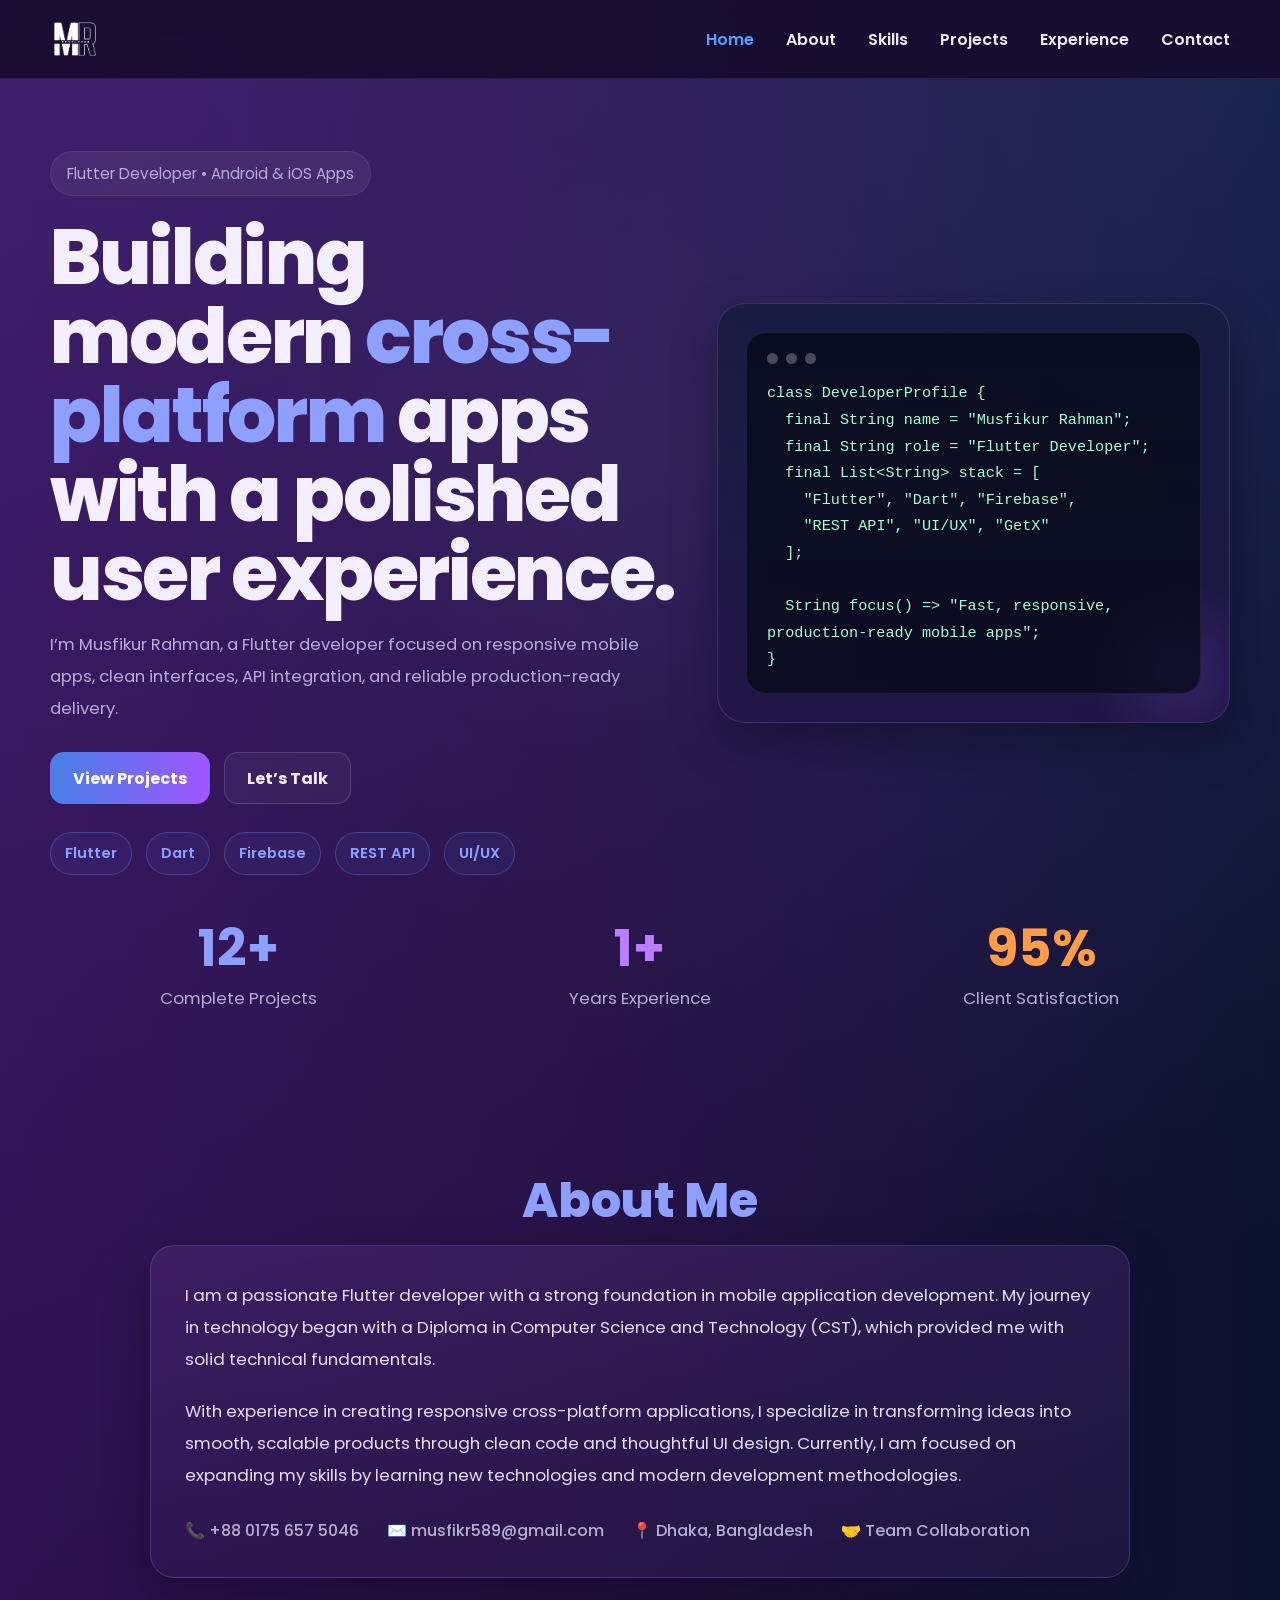
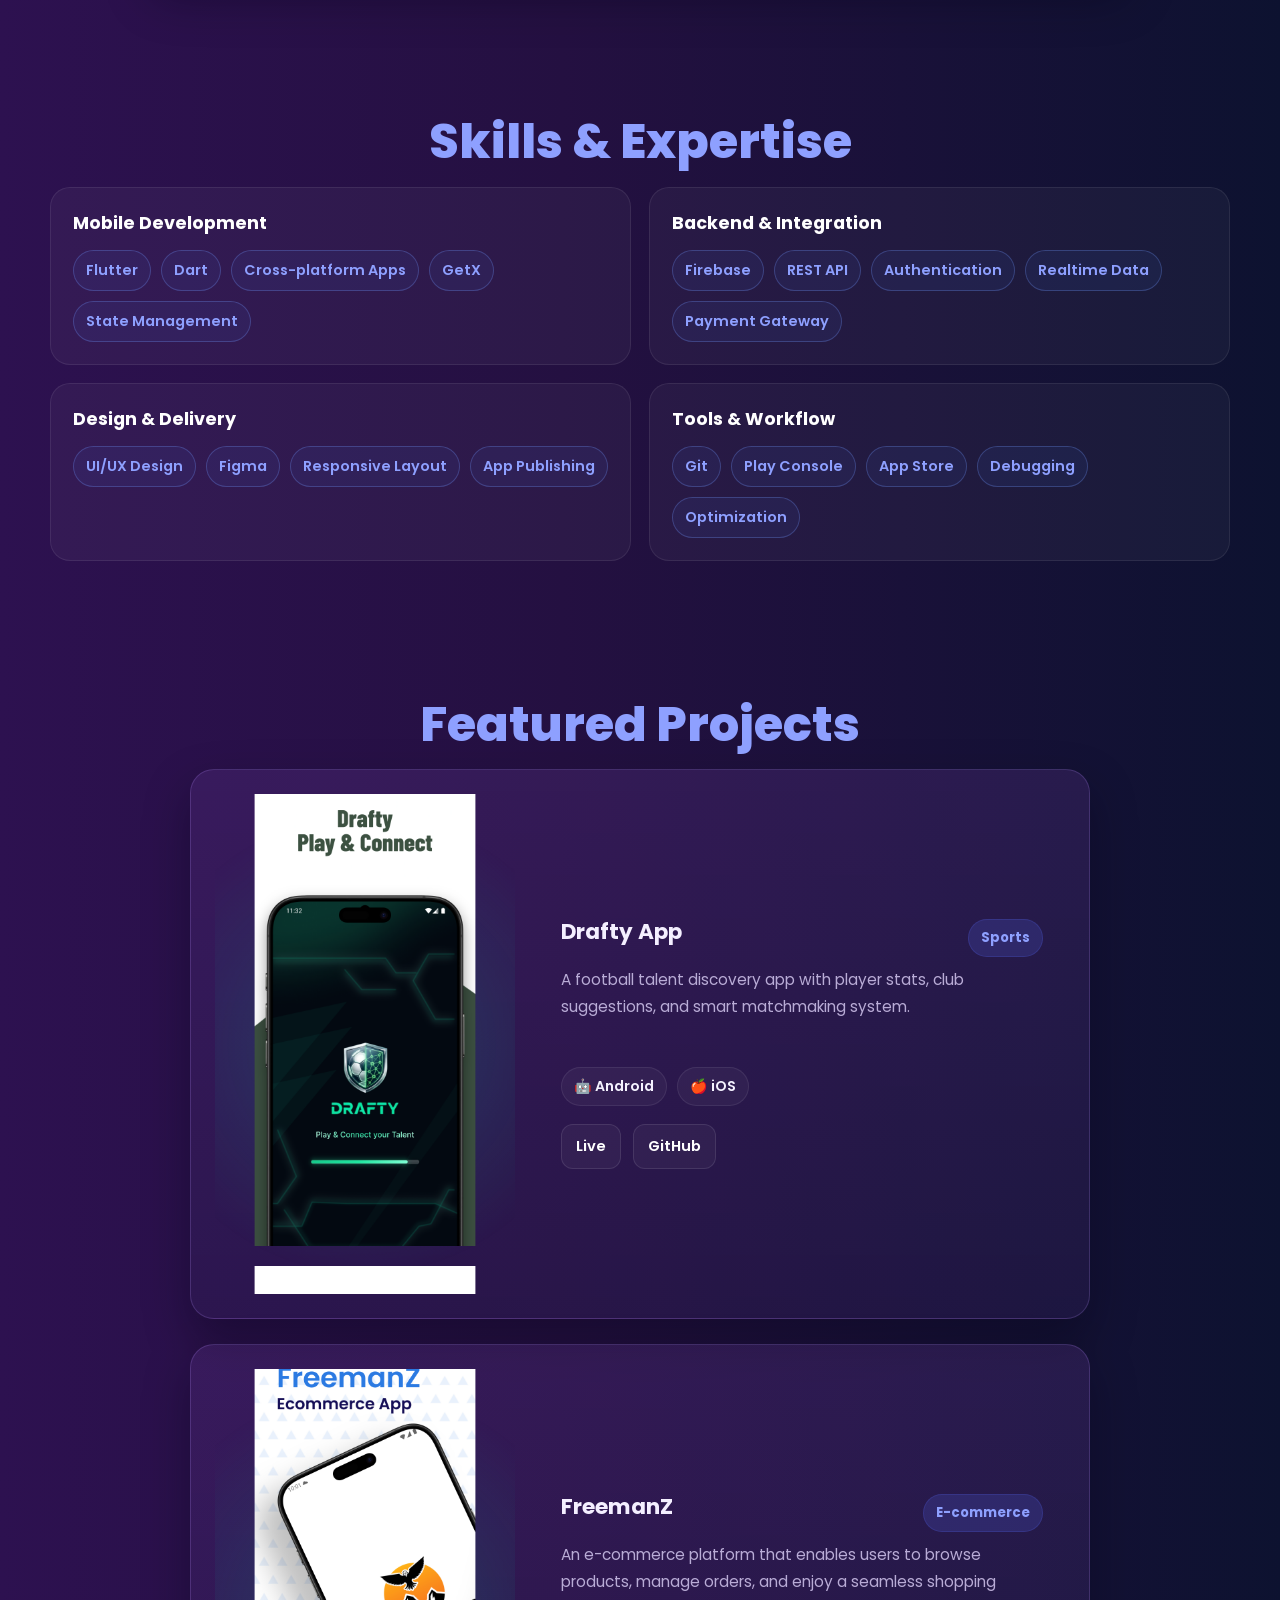
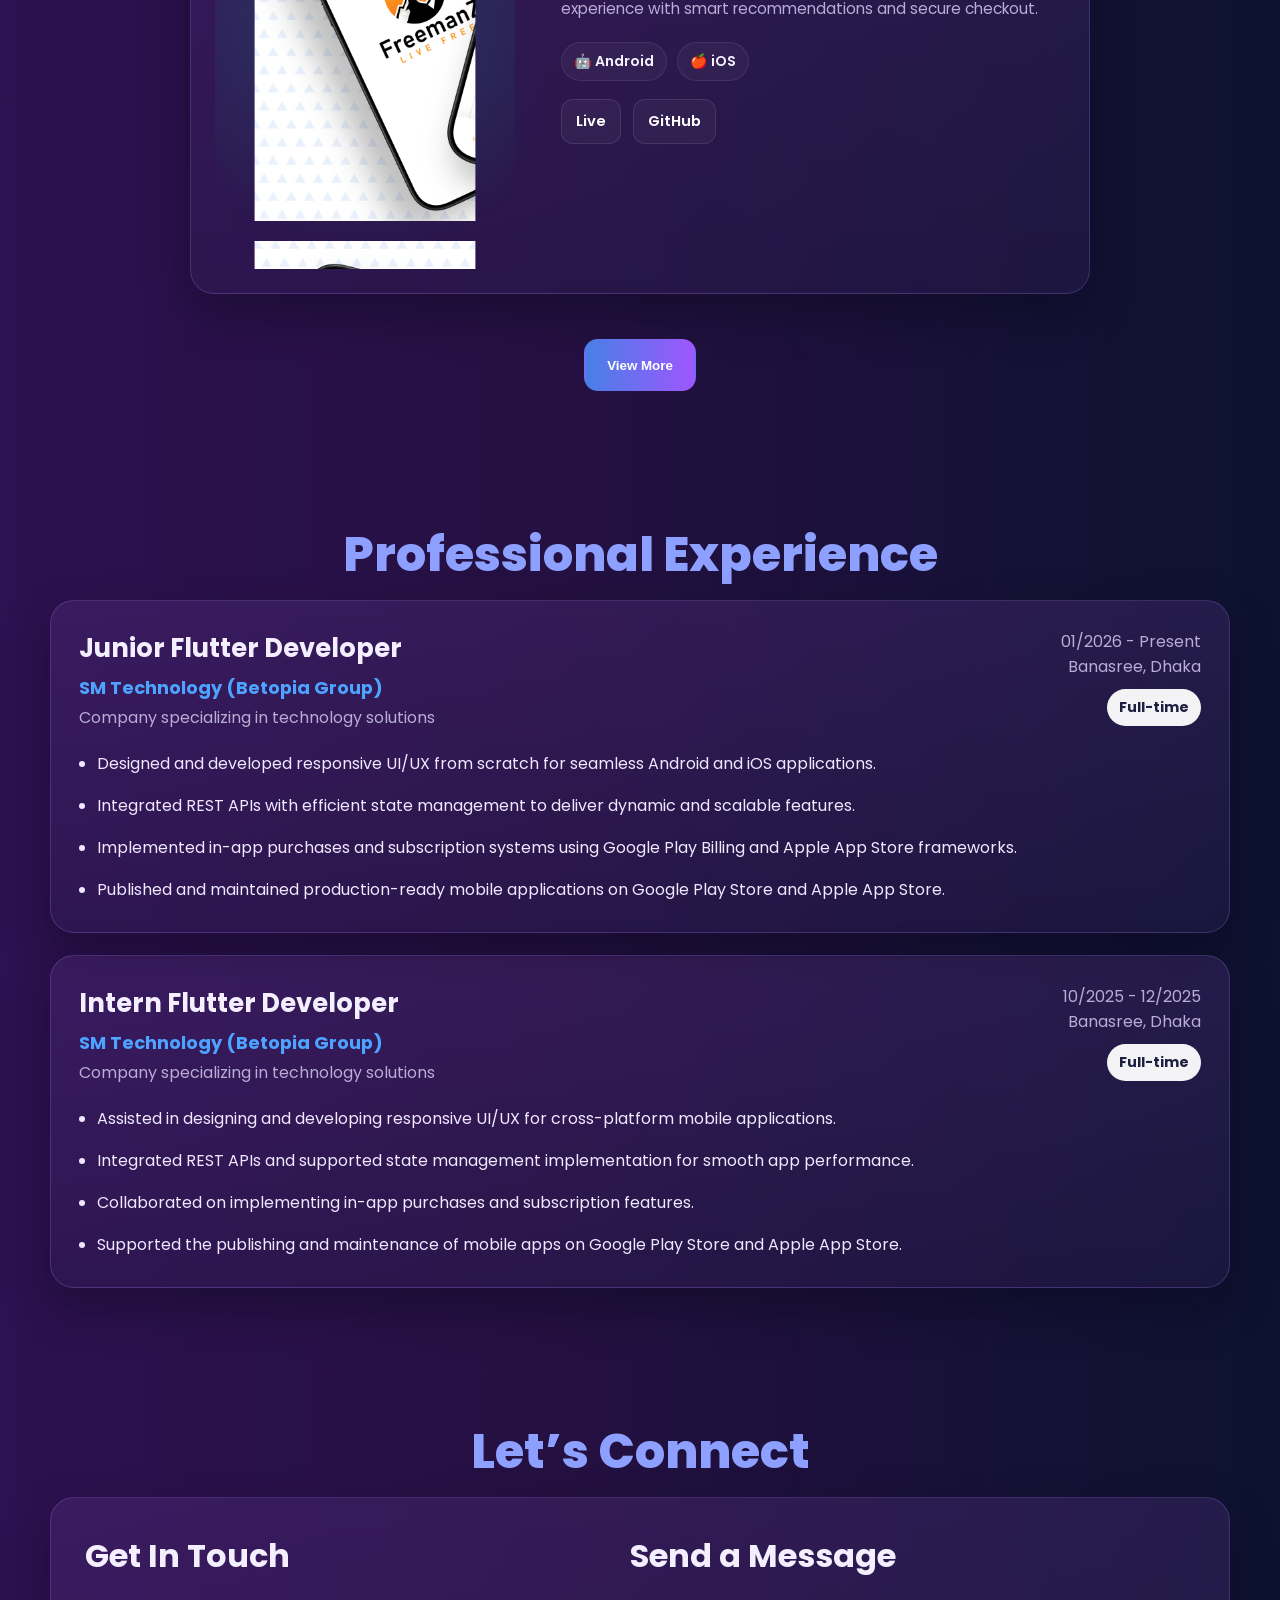
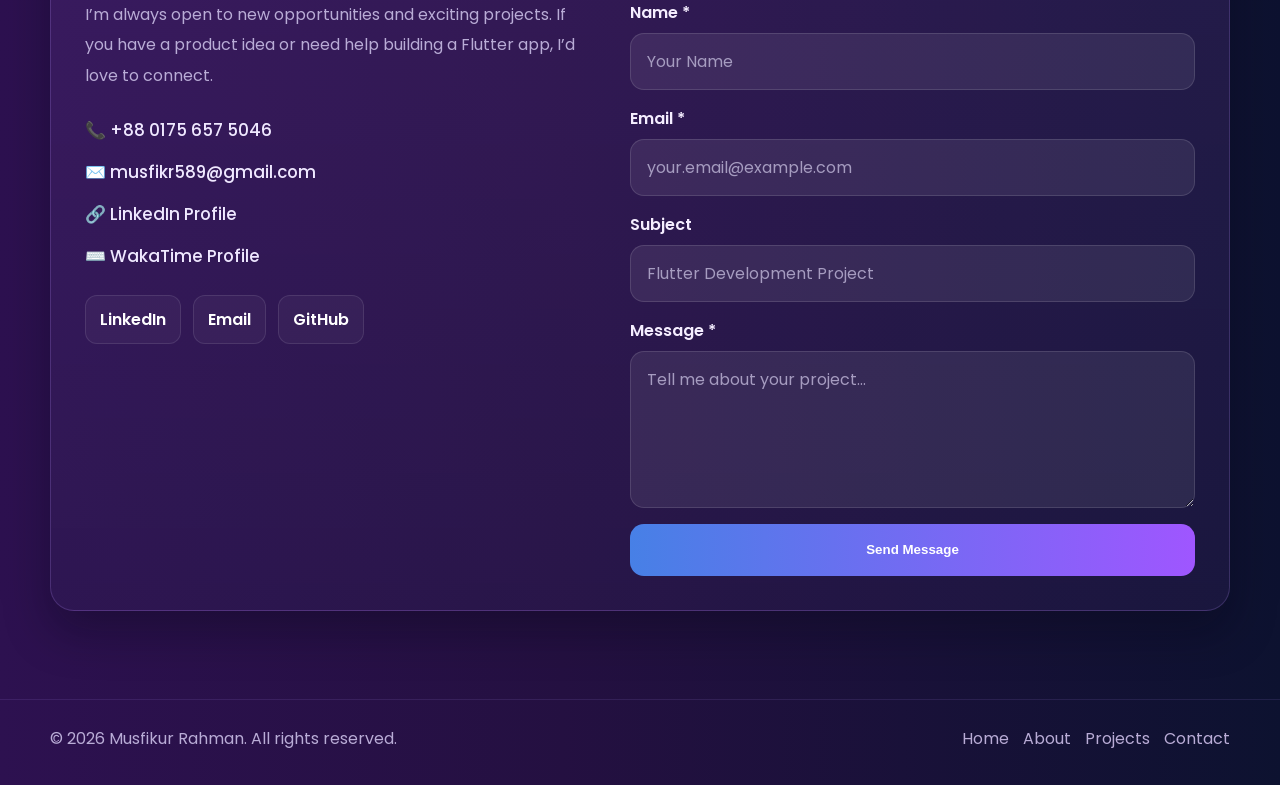
==== commit 3805586c: "added all data" ====
--- a/index.html
+++ b/index.html
@@ -234,20 +234,21 @@
                             building a Flutter app, I’d love to connect.</p>
                         <div class="contact-list">
                             <span>📞 +88 0175 657 5046</span>
-                            <a href="mailto:musfikr589@gmail.com">✉️ musfikr589@gmail.com</a>
-                            <a href="#">🔗 LinkedIn Profile</a>
-                            <a href="#">⌨️ WakaTime Profile</a>
+                            <a href="mailto:musfikr589@gmail.com" target="_blank">✉️ musfikr589@gmail.com</a>
+                            <a href="https://www.linkedin.com/in/devmr007/" target="_blank">🔗 LinkedIn Profile</a>
+                            <a href="https://wakatime.com/@2fec9975-65db-4c61-b919-b9fa4c370f7b" target="_blank">⌨️
+                                WakaTime Profile</a>
                         </div>
                         <div class="socials">
-                            <a href="#">LinkedIn</a>
-                            <a href="#">Email</a>
-                            <a href="#">GitHub</a>
+                            <a href="https://www.linkedin.com/in/devmr007/" target="_blank">LinkedIn</a>
+                            <a href="mailto:musfikr589@gmail.com" target="_blank">Email</a>
+                            <a href="https://github.com/devmr007" target="_blank">GitHub</a>
                         </div>
                     </div>
 
                     <div class="contact-form">
                         <h3>Send a Message</h3>
-                        <form action="mailto:your@email.com" method="POST" enctype="text/plain">
+                        <form action="mailto:musfikr589@gmail.com" method="POST" enctype="text/plain" target="_blank">
                             <div class="field">
                                 <label for="name">Name *</label>
                                 <input id="name" type="text" placeholder="Your Name" />
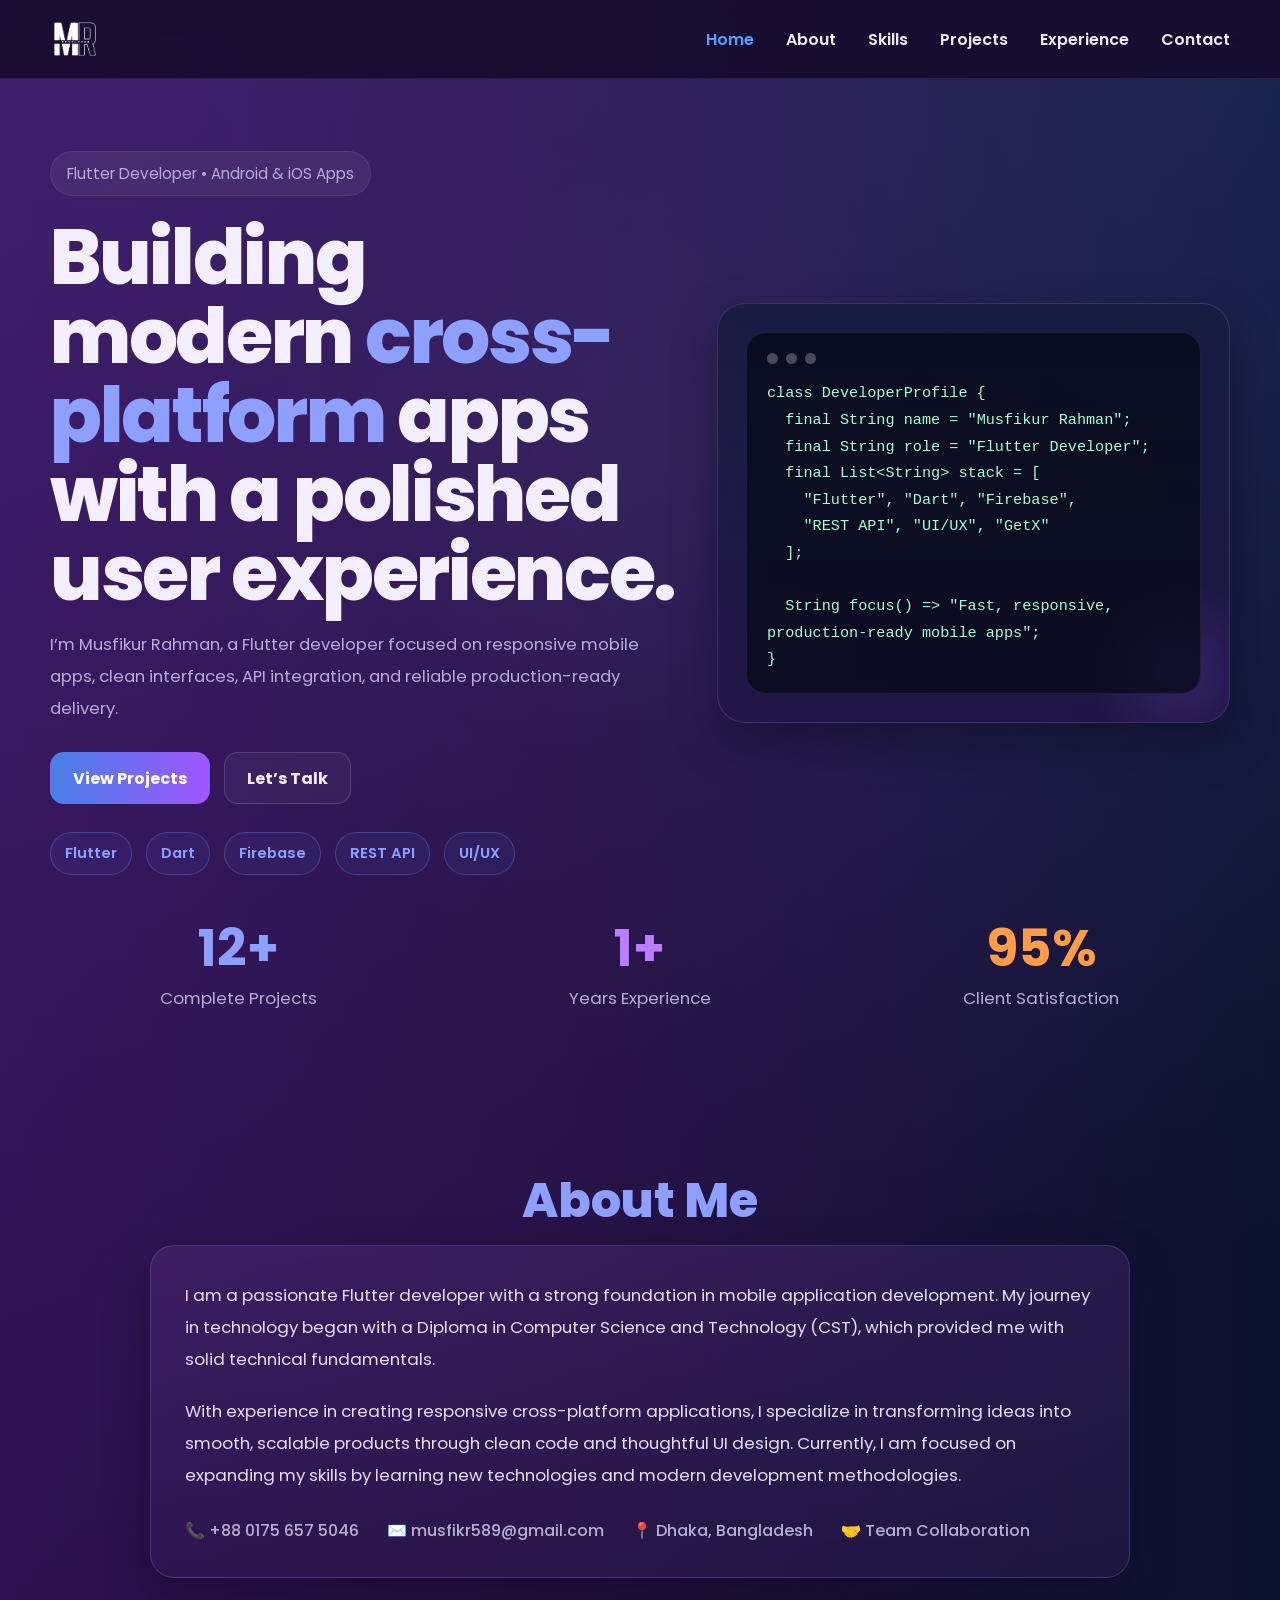
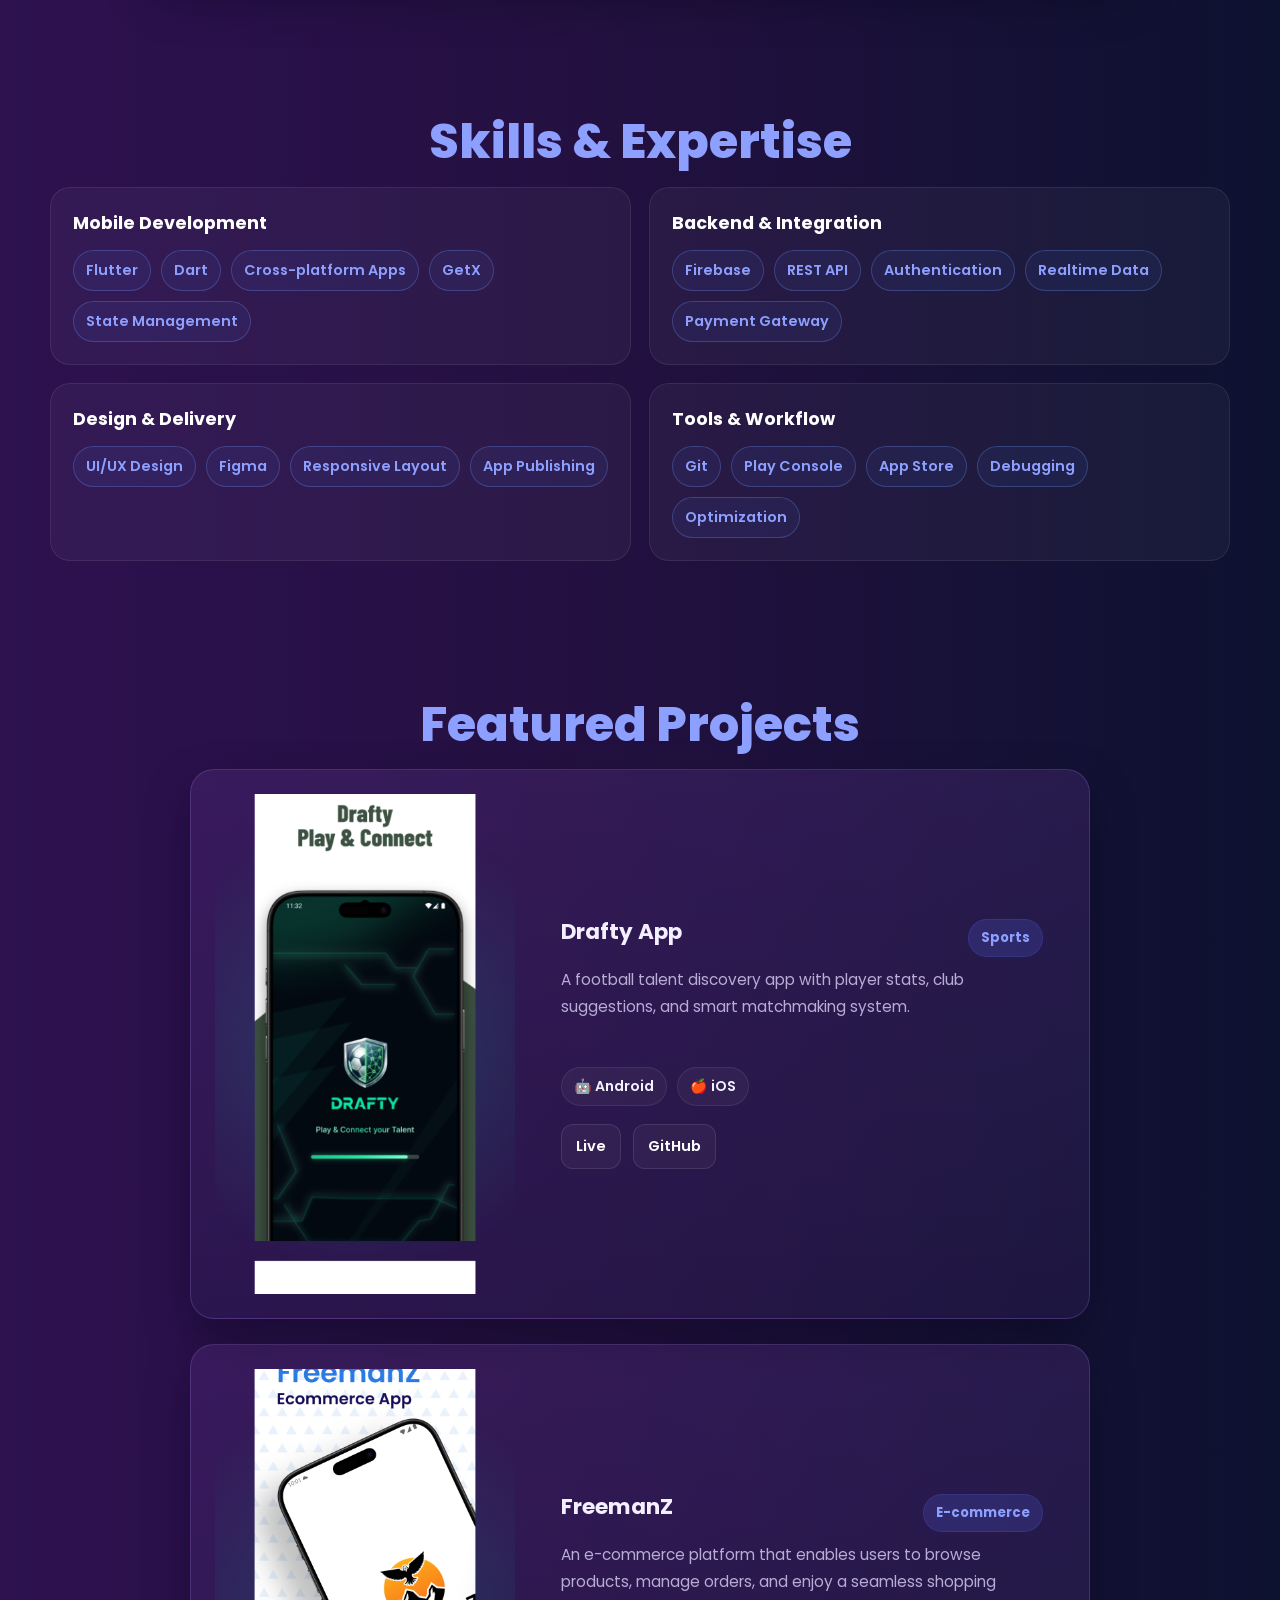
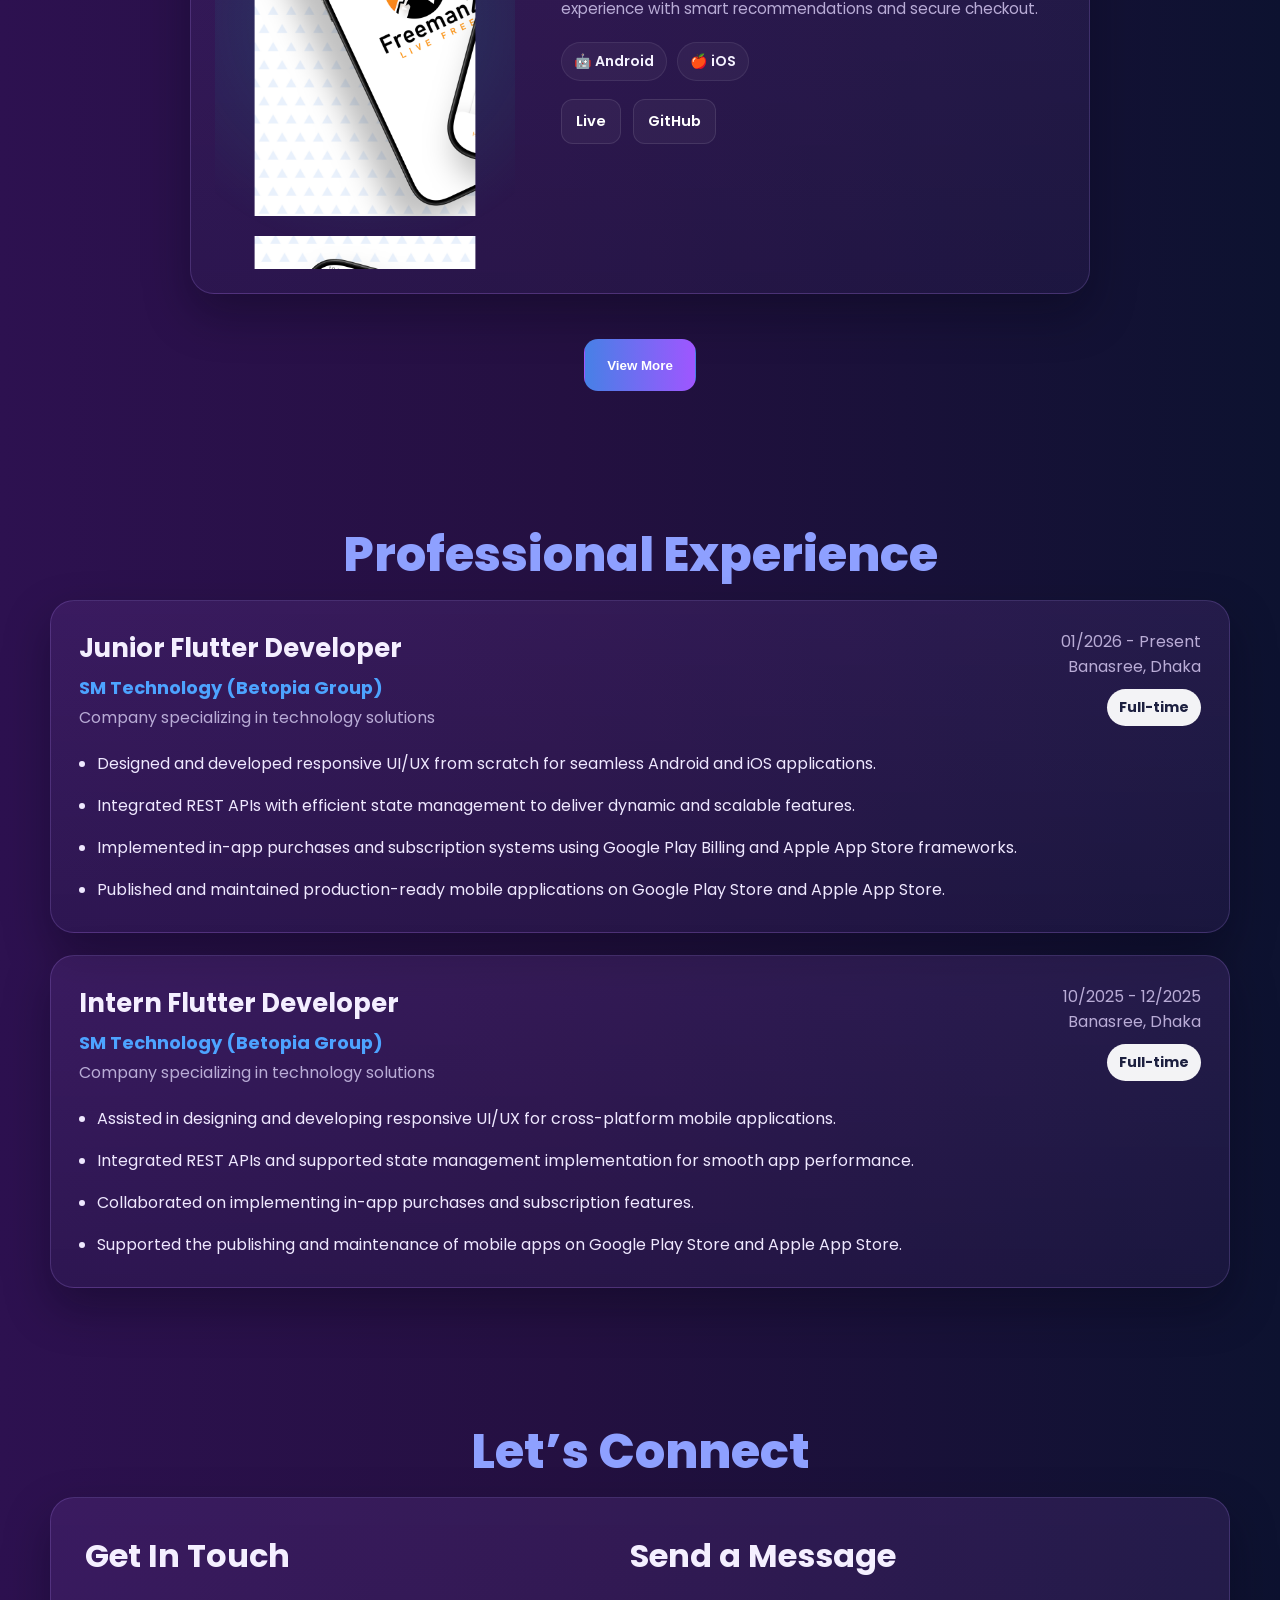
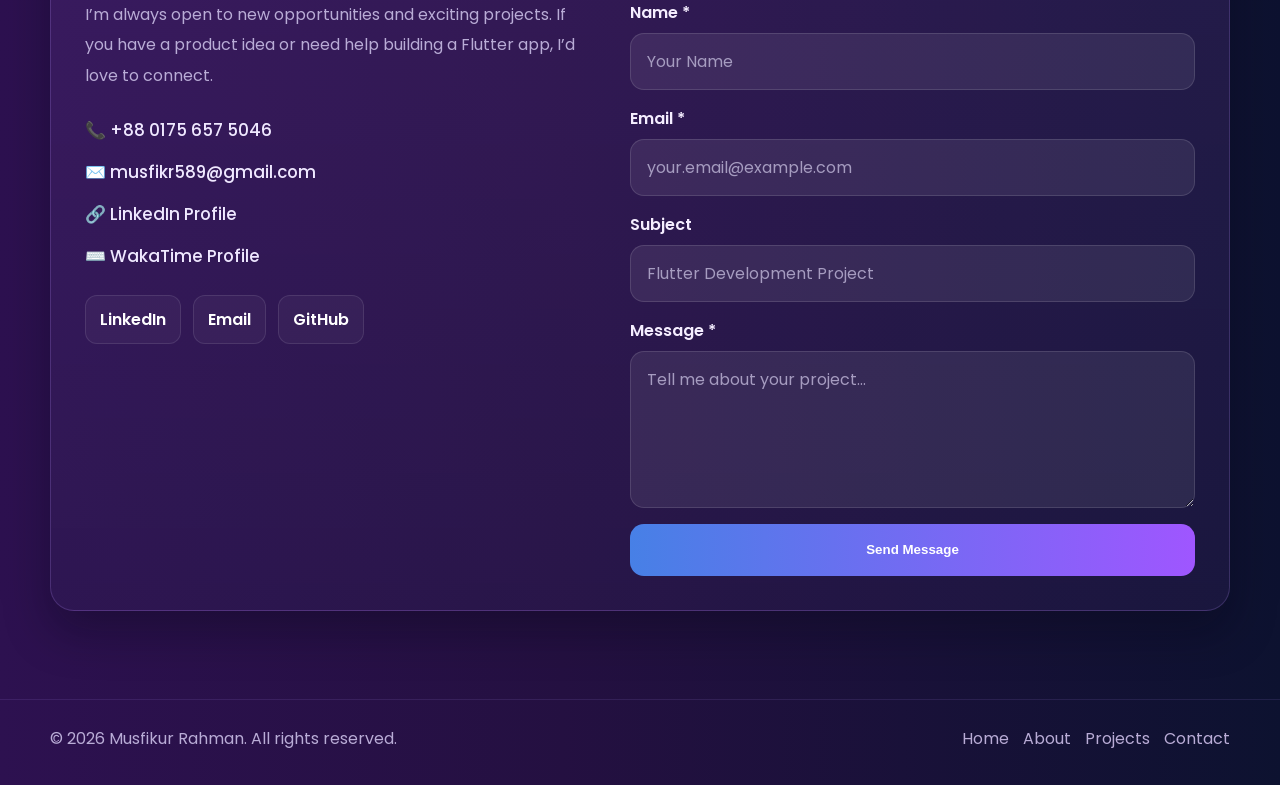
==== commit e1d31774: "image logo added" ====
--- a/index.html
+++ b/index.html
@@ -5,6 +5,10 @@
     <meta charset="UTF-8" />
     <meta name="viewport" content="width=device-width, initial-scale=1.0" />
     <title>MR | Flutter Developer</title>
+
+    <link rel="icon" type="image/png" href="/images/inverlogo.png" />
+    <link rel="shortcut icon" href="/images/inverlogo.png" />
+    <link rel="apple-touch-icon" href="/images/inverlogo.png" />
 
     <!-- CSS -->
     <link rel="stylesheet" href="style.css">
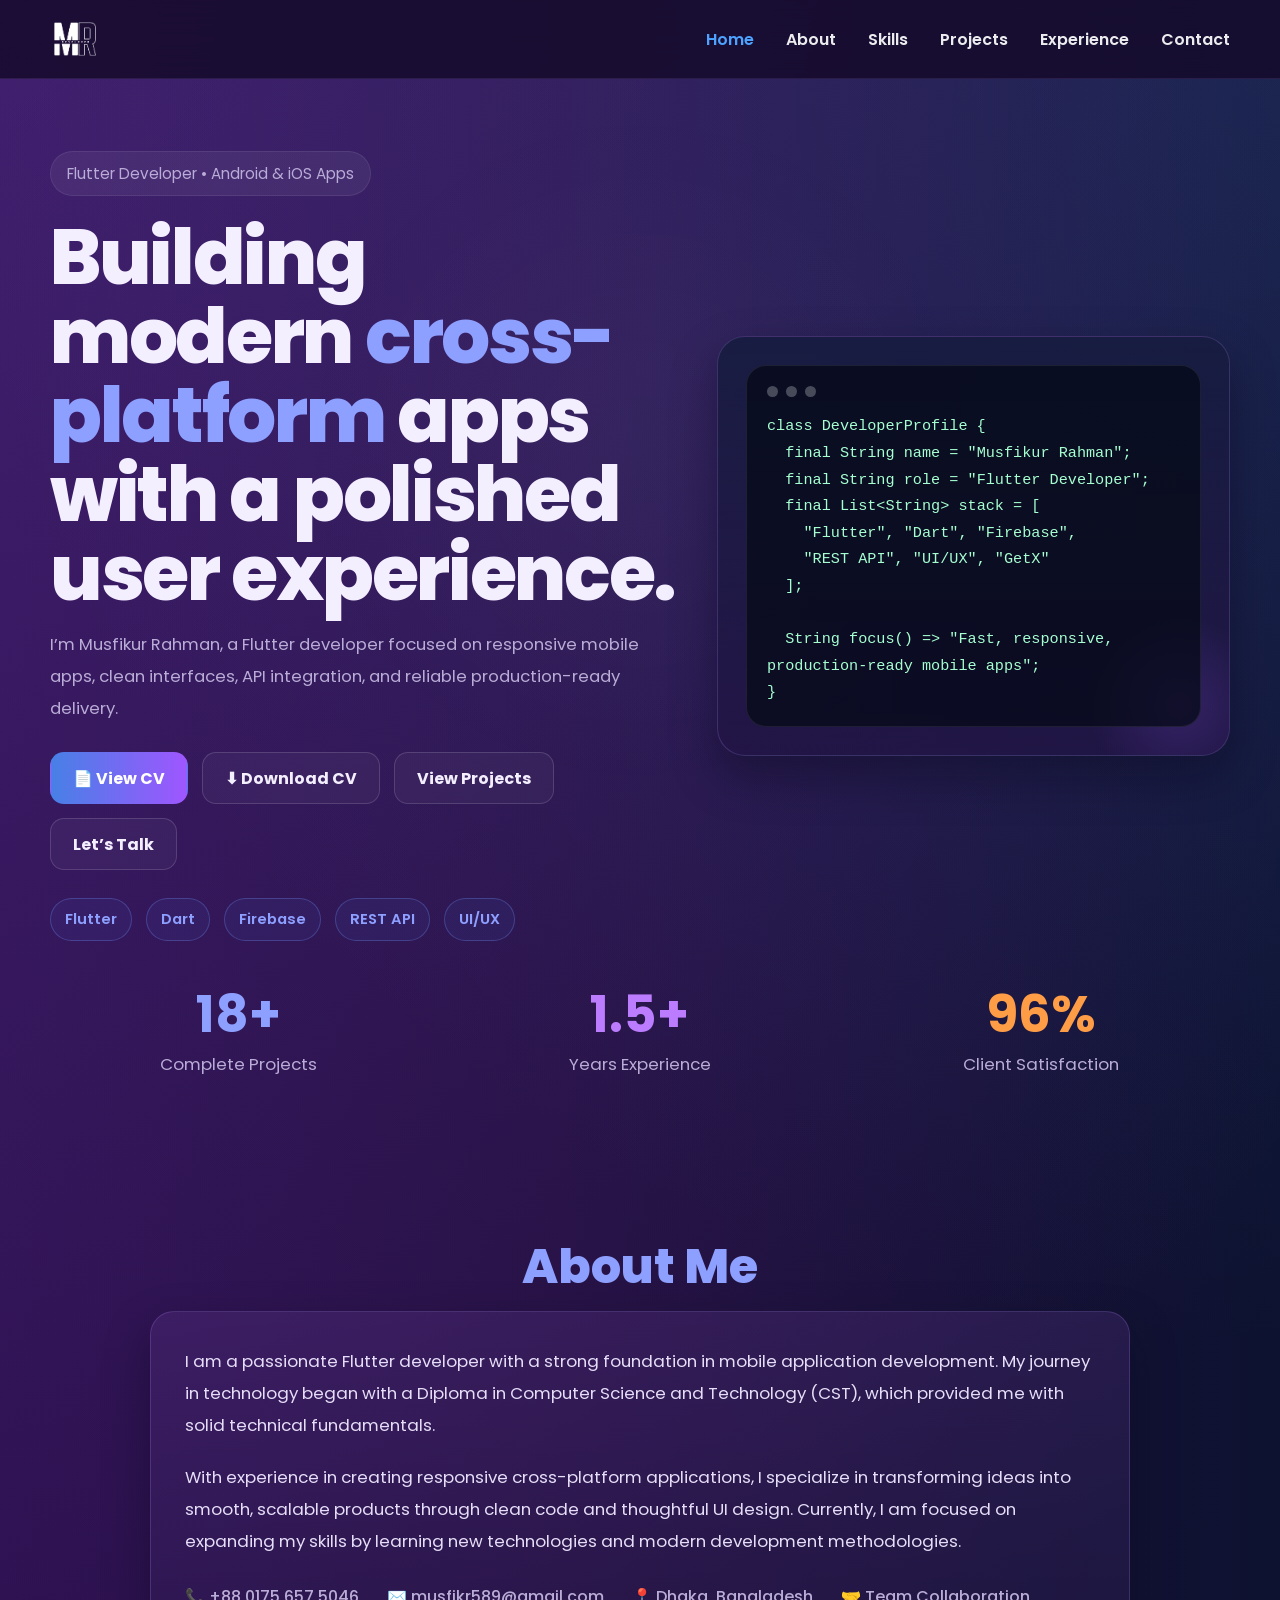
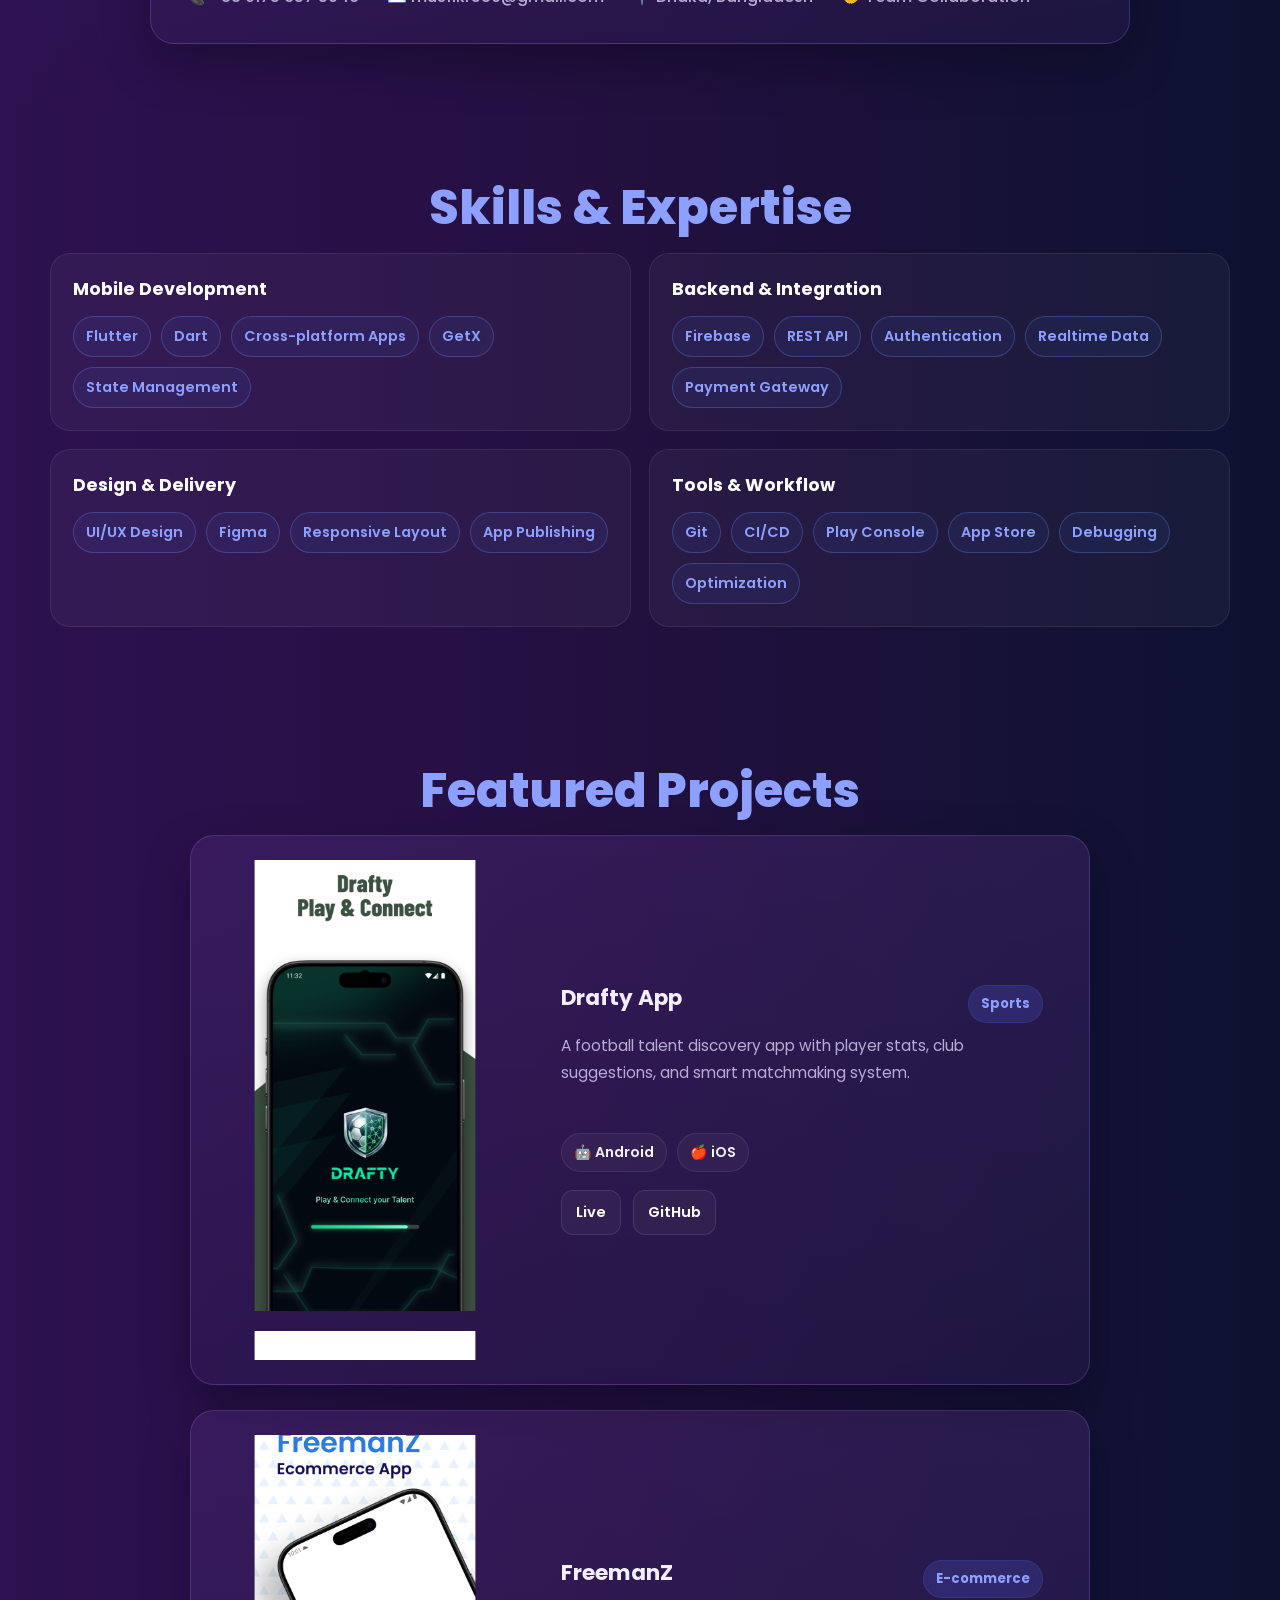
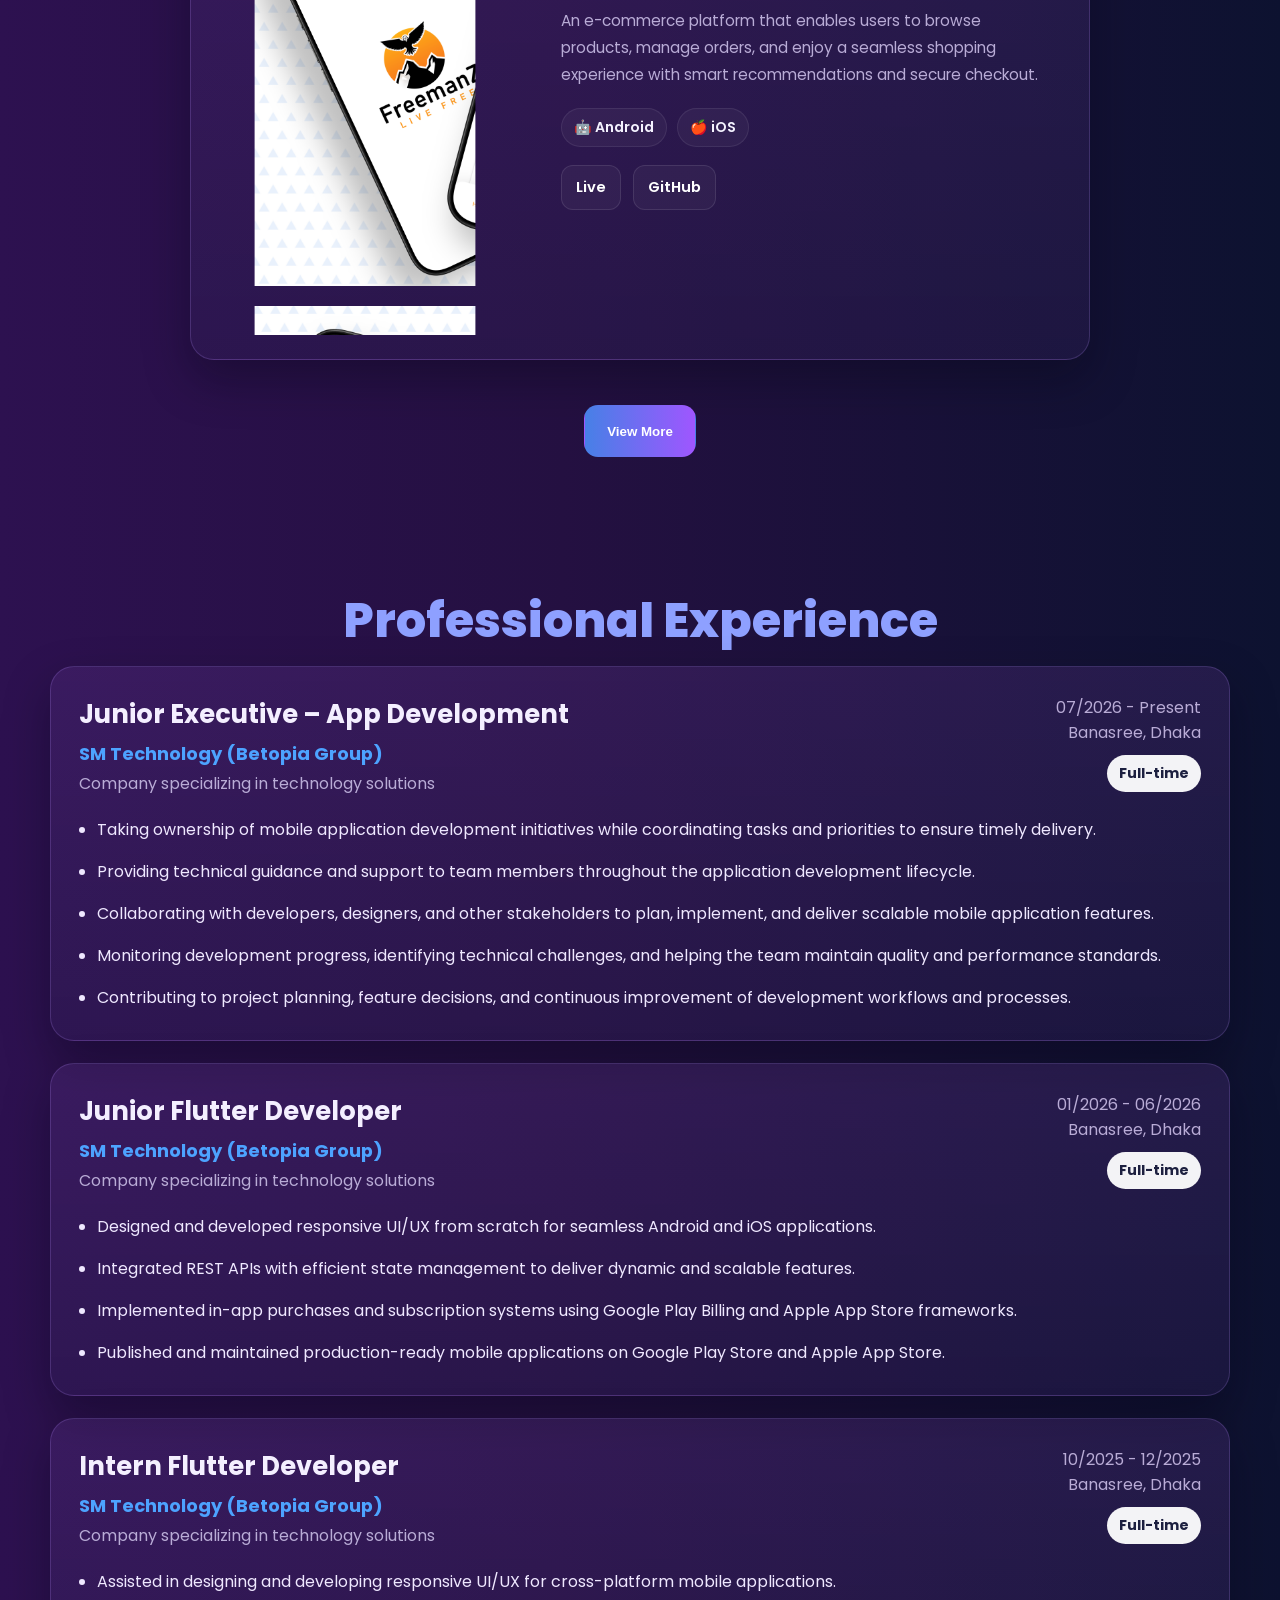
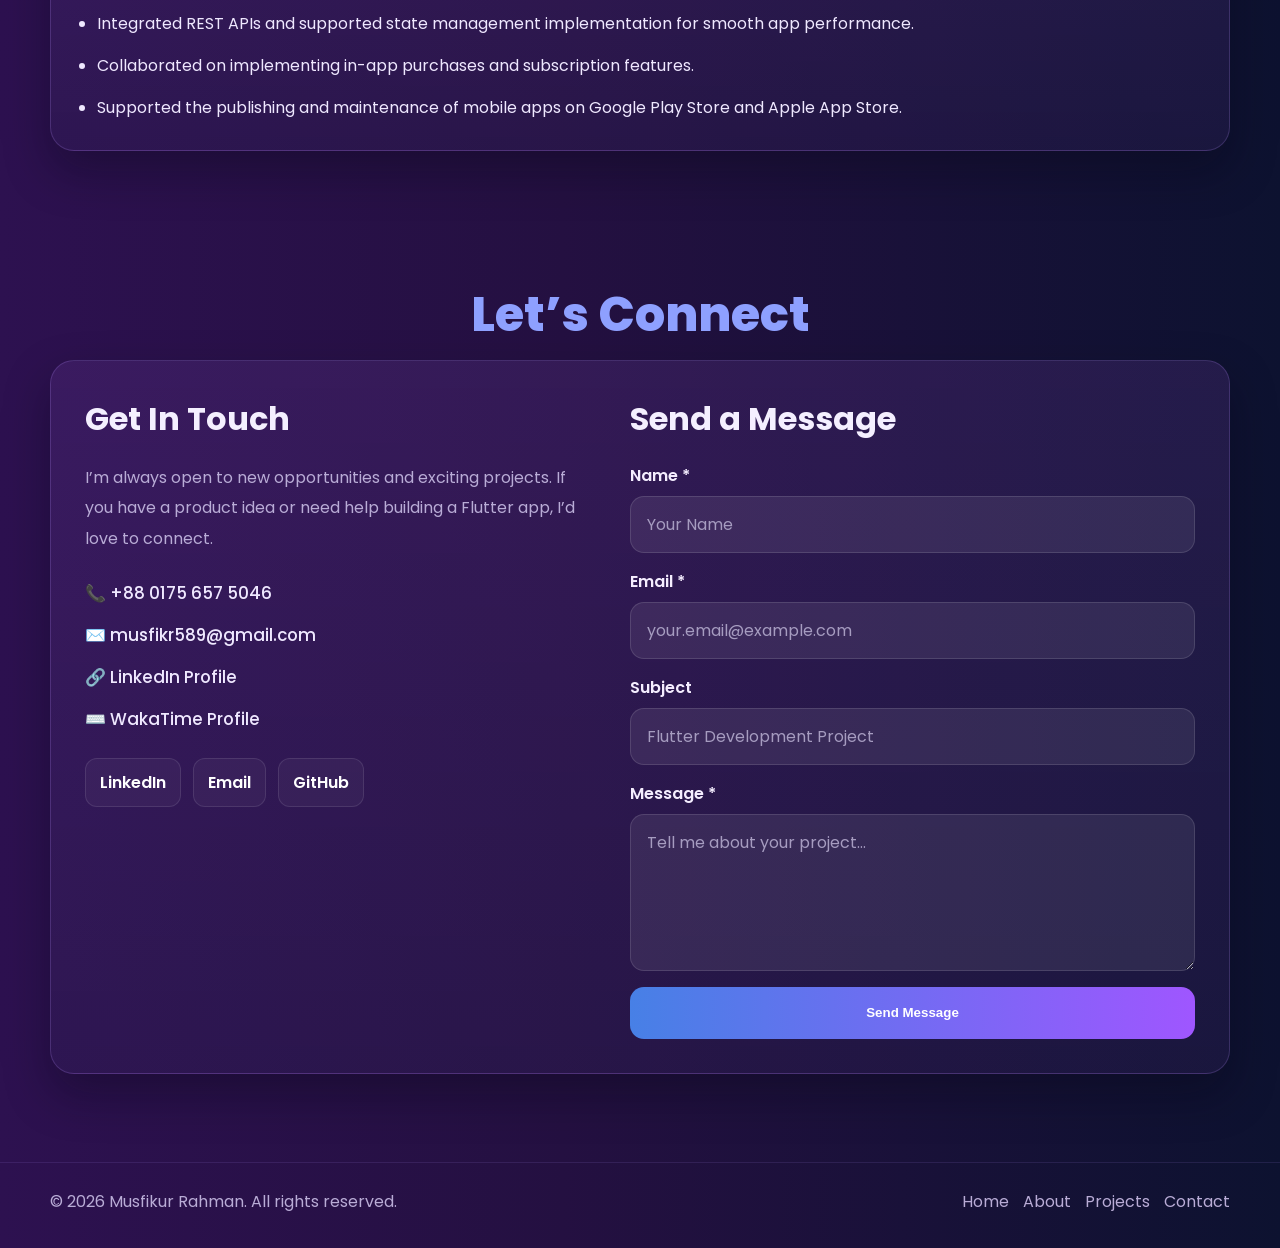
==== commit 308d35ee: "Revise CV links and update project experience stats Updated CV links and modified project statistics" ====
--- a/index.html
+++ b/index.html
@@ -51,8 +51,21 @@
                         clean interfaces, API integration, and reliable production-ready delivery.
                     </p>
                     <div class="hero-actions">
-                        <a class="btn btn-primary" href="#projects">View Projects</a>
-                        <a class="btn btn-secondary" href="#contact">Let’s Talk</a>
+                        <a class="btn btn-primary" href="https://drive.google.com/file/d/1LgrJaJmicVAmV9NjlfDhgG9jkap51t2M/view?usp=drivesdk" target="_blank" rel="noopener">
+                            📄 View CV
+                        </a>
+                    
+                        <a class="btn btn-secondary" href="https://drive.google.com/file/d/1LgrJaJmicVAmV9NjlfDhgG9jkap51t2M/view?usp=drivesdk" download>
+                            ⬇ Download CV
+                        </a>
+                    
+                        <a class="btn btn-secondary" href="#projects">
+                            View Projects
+                        </a>
+                    
+                        <a class="btn btn-secondary" href="#contact">
+                            Let’s Talk
+                        </a>
                     </div>
                     <div class="hero-meta">
                         <span class="chip">Flutter</span>
@@ -82,9 +95,9 @@
             </div>
 
             <div class="container stats">
-                <div class="stat"><strong>12+</strong><span>Complete Projects</span></div>
-                <div class="stat"><strong>1+</strong><span>Years Experience</span></div>
-                <div class="stat"><strong>95%</strong><span>Client Satisfaction</span></div>
+                <div class="stat"><strong>18+</strong><span>Complete Projects</span></div>
+                <div class="stat"><strong>1.5+</strong><span>Years Experience</span></div>
+                <div class="stat"><strong>96%</strong><span>Client Satisfaction</span></div>
             </div>
         </section>
 
@@ -148,7 +161,7 @@
                     <div class="skill-box">
                         <h3>Tools & Workflow</h3>
                         <div class="skill-tags">
-                            <span>Git</span><span>Play Console</span><span>App
+                            <span>Git</span><span>CI/CD</span><span>Play Console</span><span>App
                                 Store</span><span>Debugging</span><span>Optimization</span>
                         </div>
                     </div>
@@ -167,6 +180,28 @@
             <div class="container">
                 <h2 class="section-title">Professional Experience</h2>
                 <div class="experience-list">
+
+                    <article class="experience-card">
+                            <div class="experience-head">
+                                <div>
+                                    <h3>Junior Executive – App Development</h3>
+                                    <h4>SM Technology (Betopia Group)</h4>
+                                    <p>Company specializing in technology solutions</p>
+                                </div>
+                                <div class="experience-meta">
+                                    <div>07/2026 - Present</div>
+                                    <div>Banasree, Dhaka</div>
+                                    <span class="pill">Full-time</span>
+                                </div>
+                            </div>
+                            <ul class="experience-points">
+                                <li>Taking ownership of mobile application development initiatives while coordinating tasks and priorities to ensure timely delivery.</li>
+                                <li>Providing technical guidance and support to team members throughout the application development lifecycle.</li>
+                                <li>Collaborating with developers, designers, and other stakeholders to plan, implement, and deliver scalable mobile application features.</li>
+                                <li>Monitoring development progress, identifying technical challenges, and helping the team maintain quality and performance standards.</li>
+                                <li>Contributing to project planning, feature decisions, and continuous improvement of development workflows and processes.</li>
+                            </ul>
+                        </article>
 
                     <article class="experience-card">
                         <div class="experience-head">
@@ -176,7 +211,7 @@
                                 <p>Company specializing in technology solutions</p>
                             </div>
                             <div class="experience-meta">
-                                <div>01/2026 - Present</div>
+                                <div>01/2026 - 06/2026</div>
                                 <div>Banasree, Dhaka</div>
                                 <span class="pill">Full-time</span>
                             </div>
@@ -295,4 +330,4 @@
 
 </body>
 
-</html>+</html>
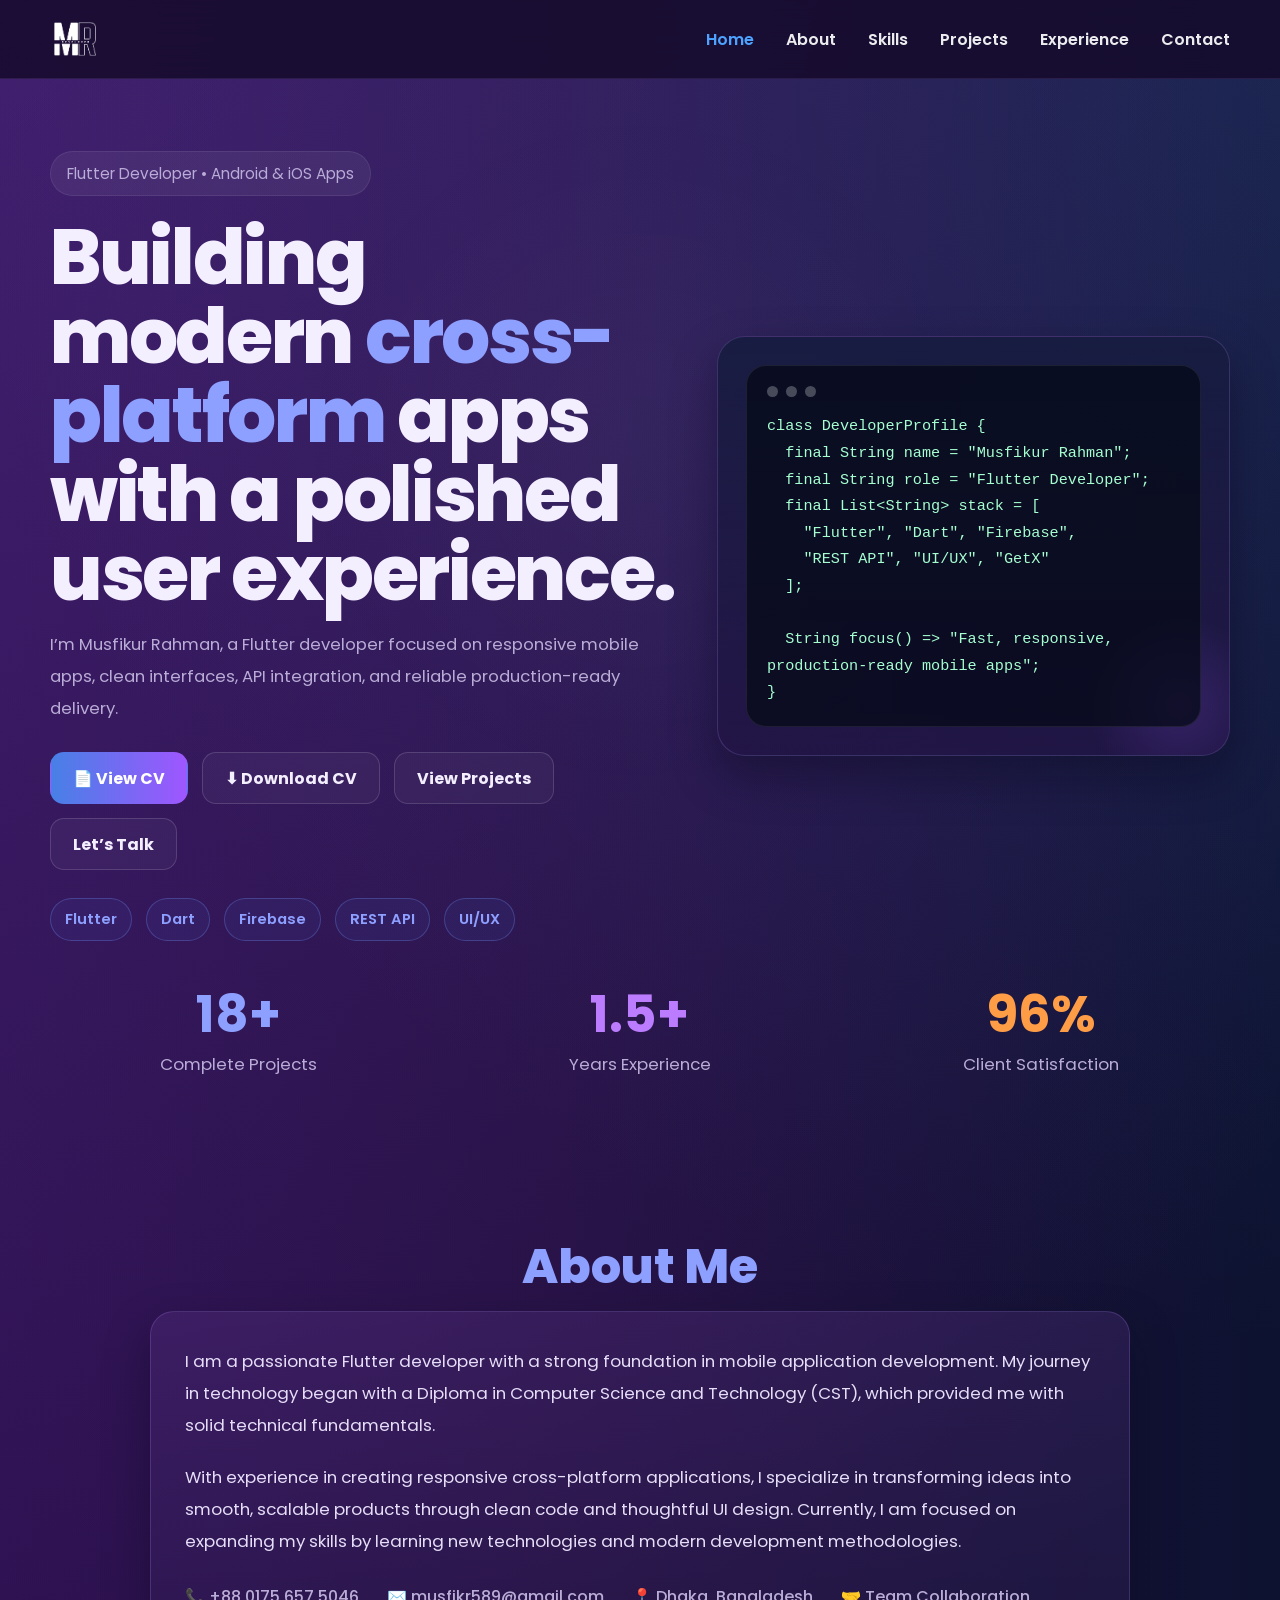
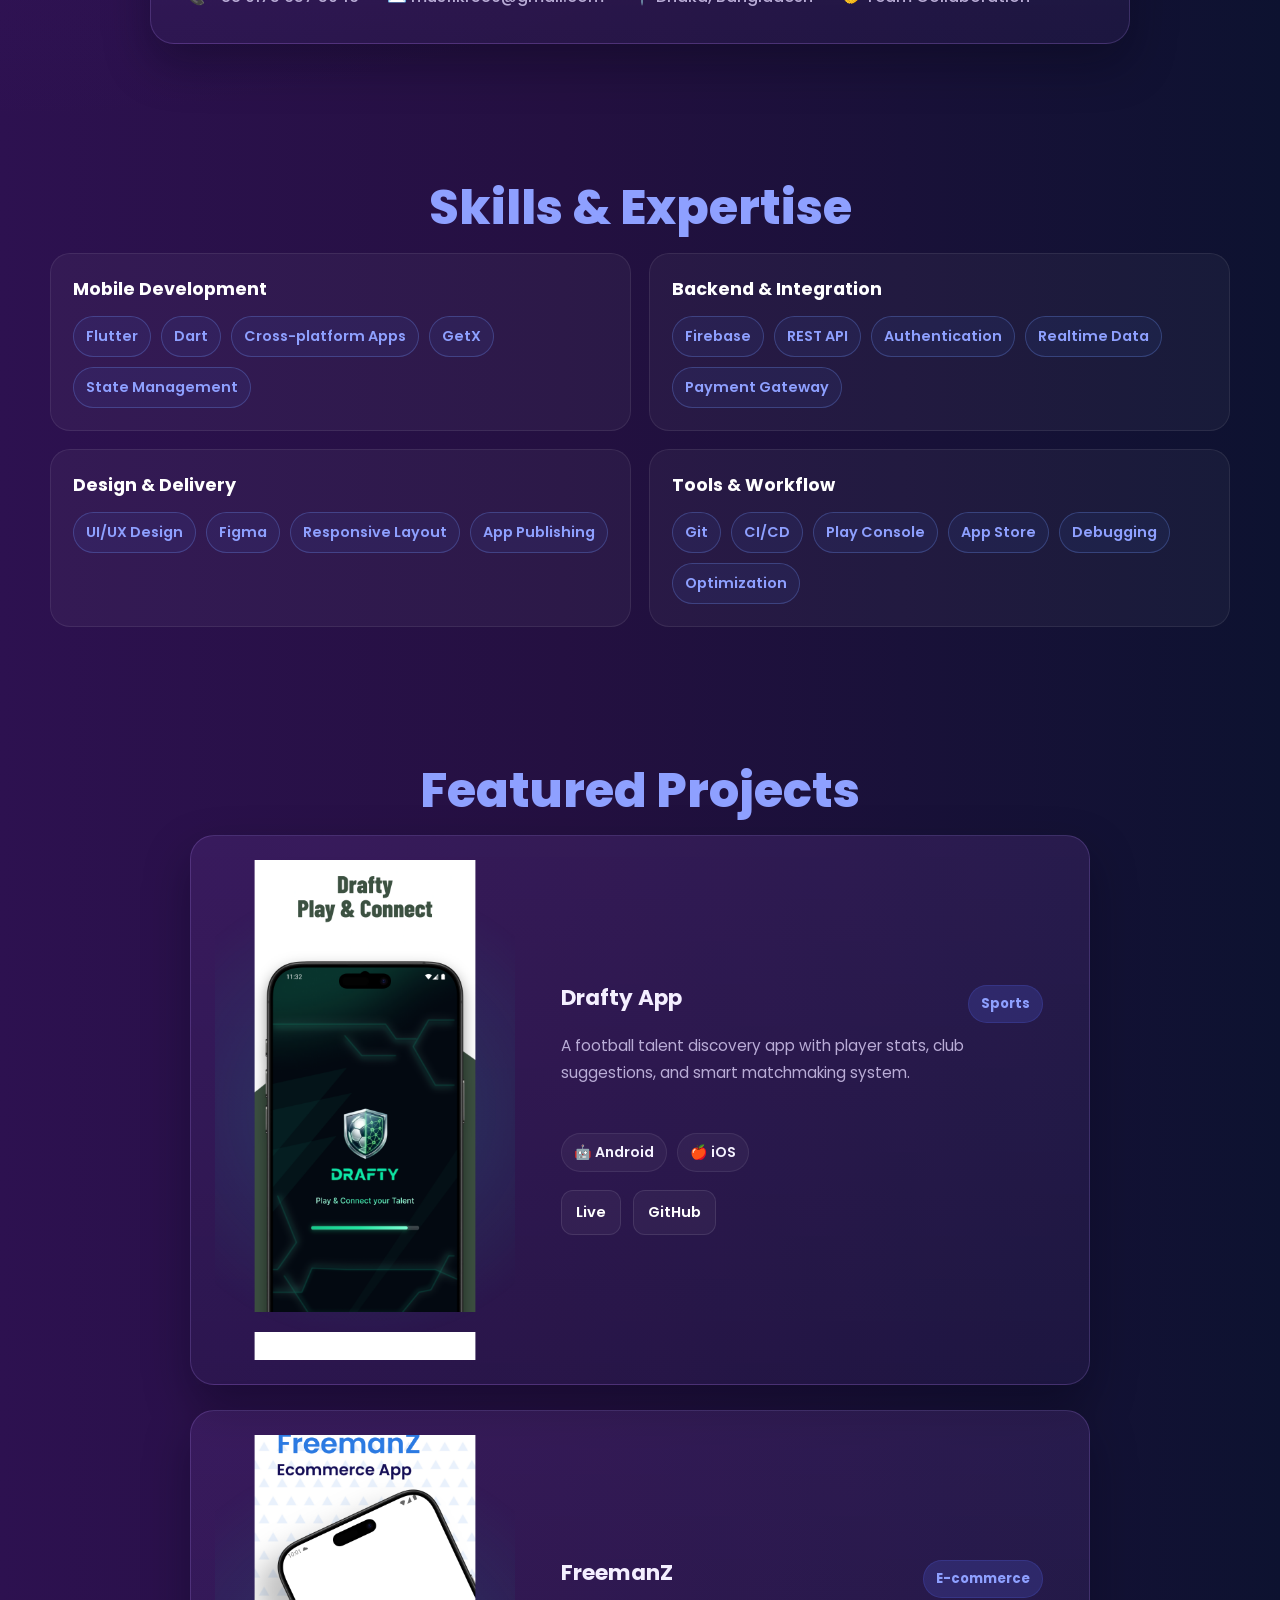
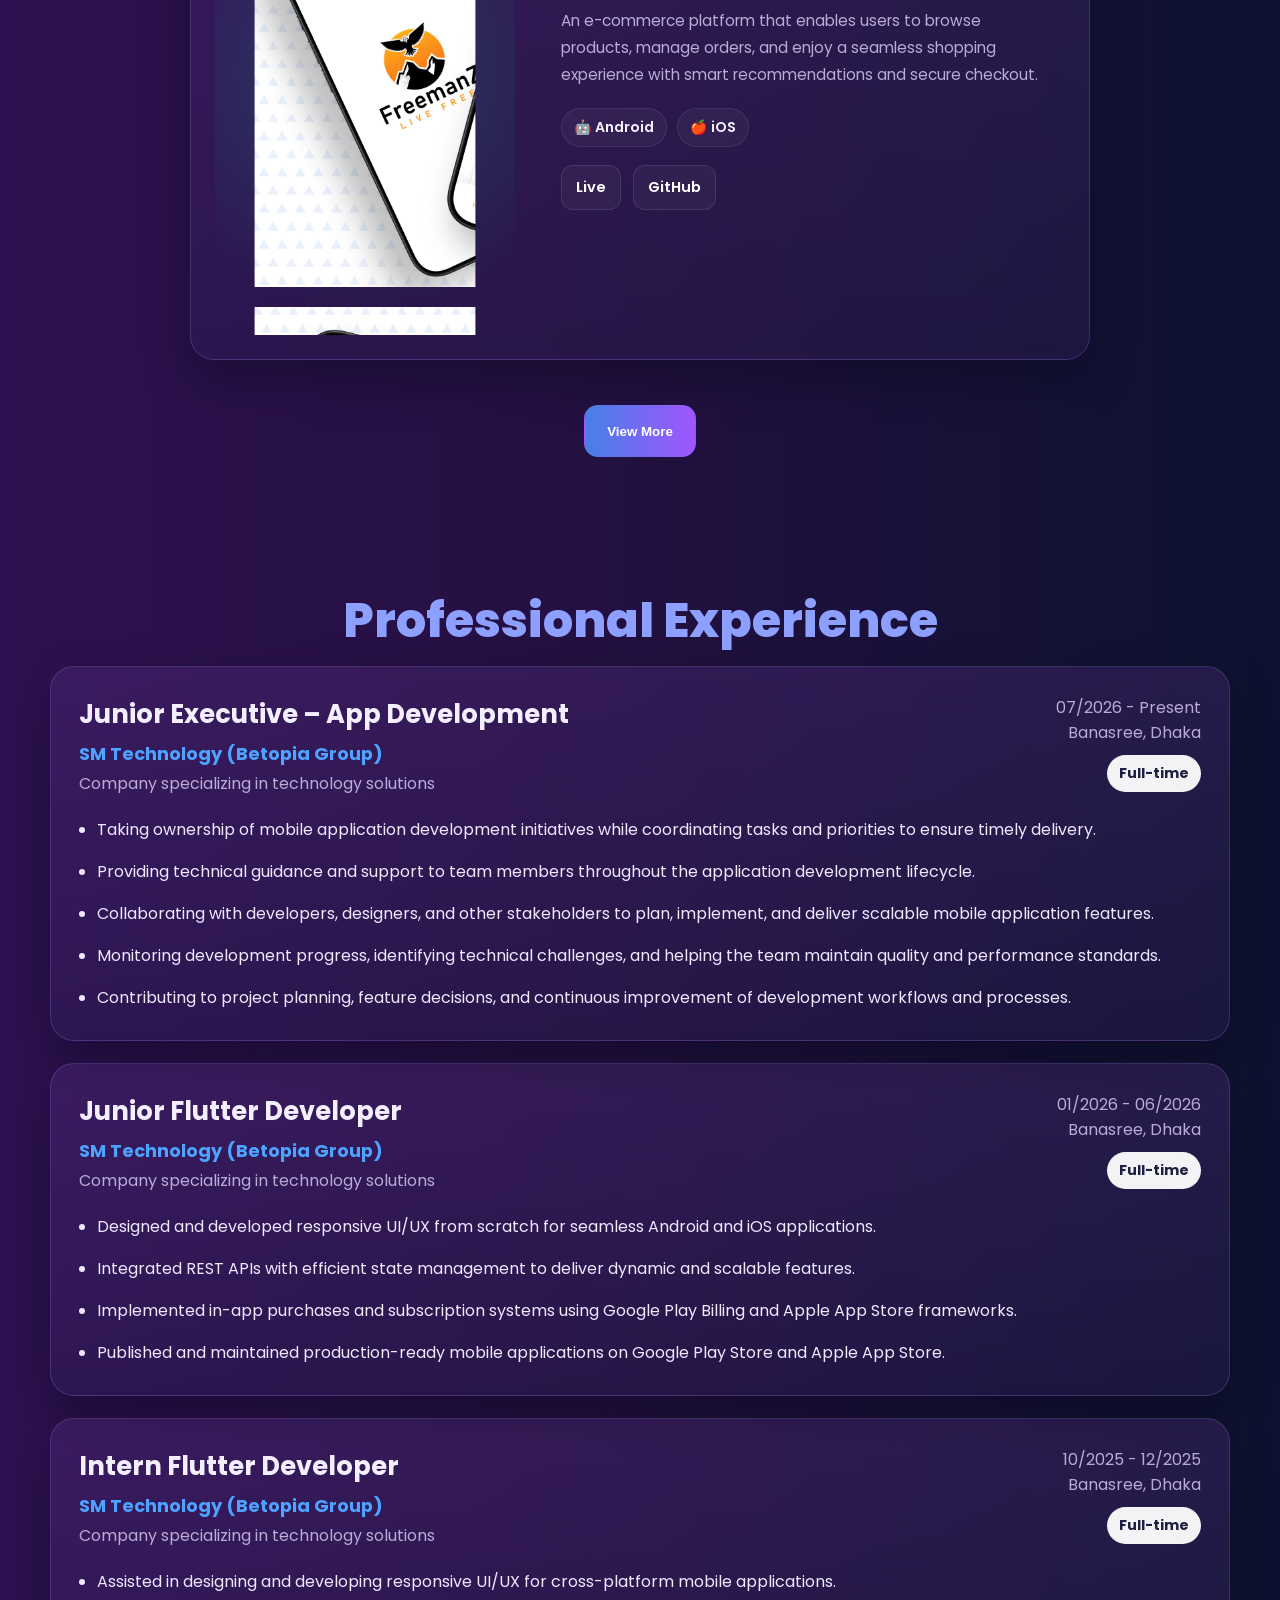
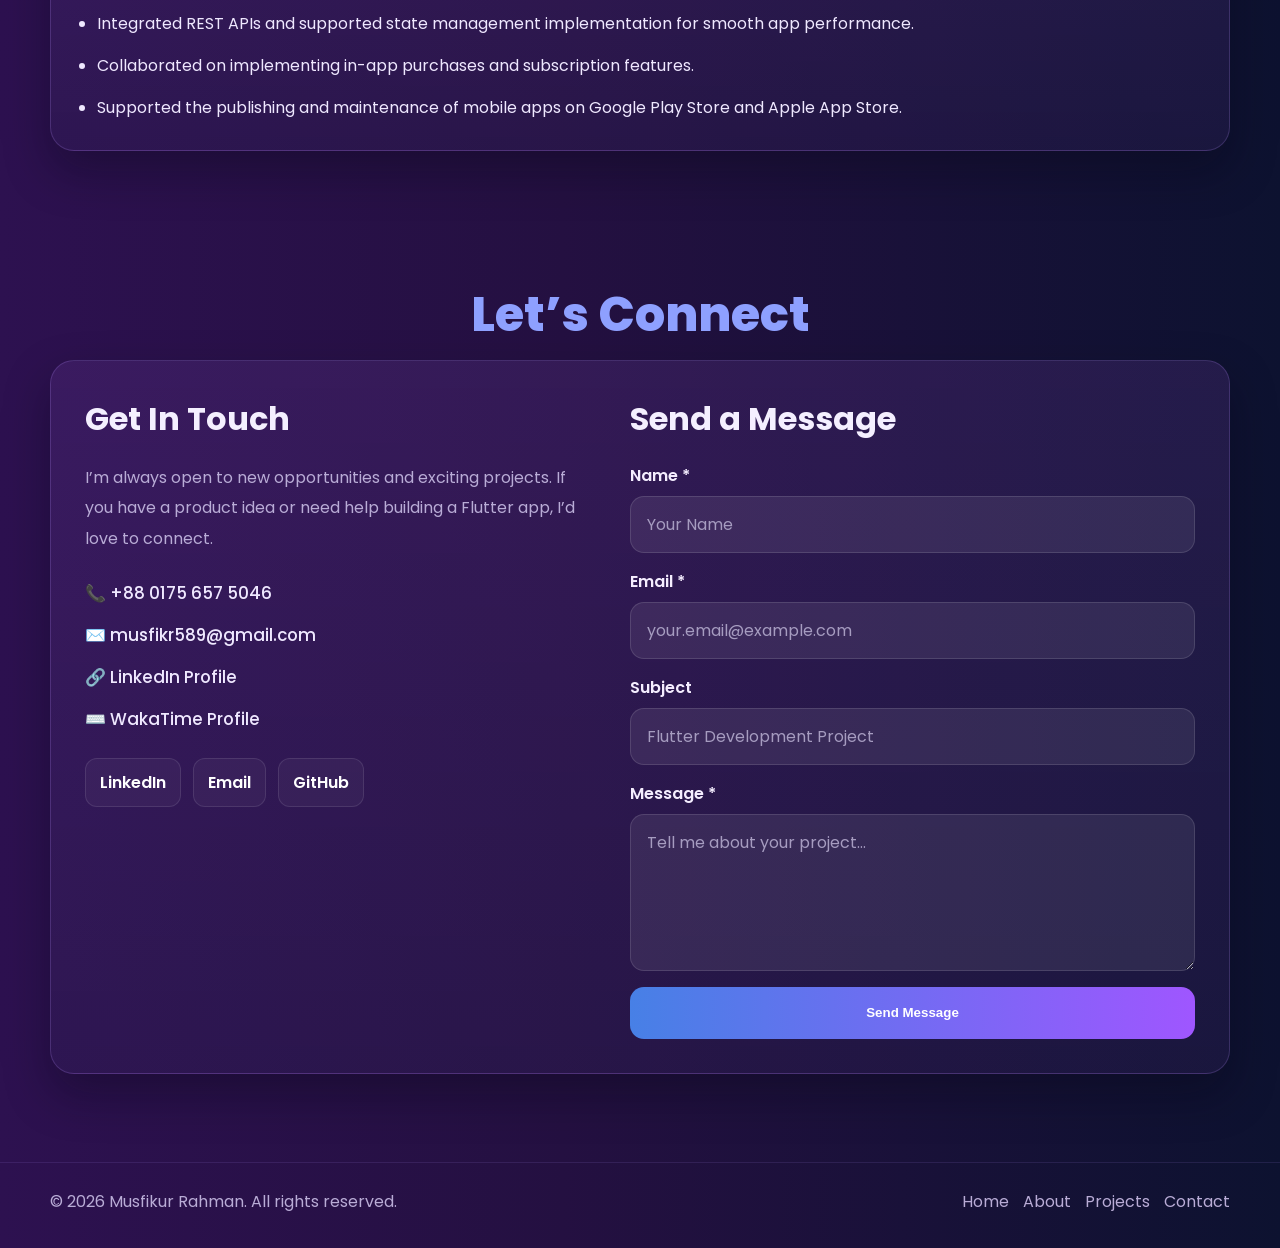
==== commit b6be8398: "Update CV links in index.html" ====
--- a/index.html
+++ b/index.html
@@ -51,11 +51,11 @@
                         clean interfaces, API integration, and reliable production-ready delivery.
                     </p>
                     <div class="hero-actions">
-                        <a class="btn btn-primary" href="https://drive.google.com/file/d/1LgrJaJmicVAmV9NjlfDhgG9jkap51t2M/view?usp=drivesdk" target="_blank" rel="noopener">
+                        <a class="btn btn-primary" href="https://drive.google.com/file/d/1hdQIbsNpHMs-jCA8gq1-793QA4lZDRB9/view?usp=drive_link" target="_blank" rel="noopener">
                             📄 View CV
                         </a>
                     
-                        <a class="btn btn-secondary" href="https://drive.google.com/file/d/1LgrJaJmicVAmV9NjlfDhgG9jkap51t2M/view?usp=drivesdk" download>
+                        <a class="btn btn-secondary" href="https://drive.google.com/file/d/1hdQIbsNpHMs-jCA8gq1-793QA4lZDRB9/view?usp=drive_link" download>
                             ⬇ Download CV
                         </a>
                     
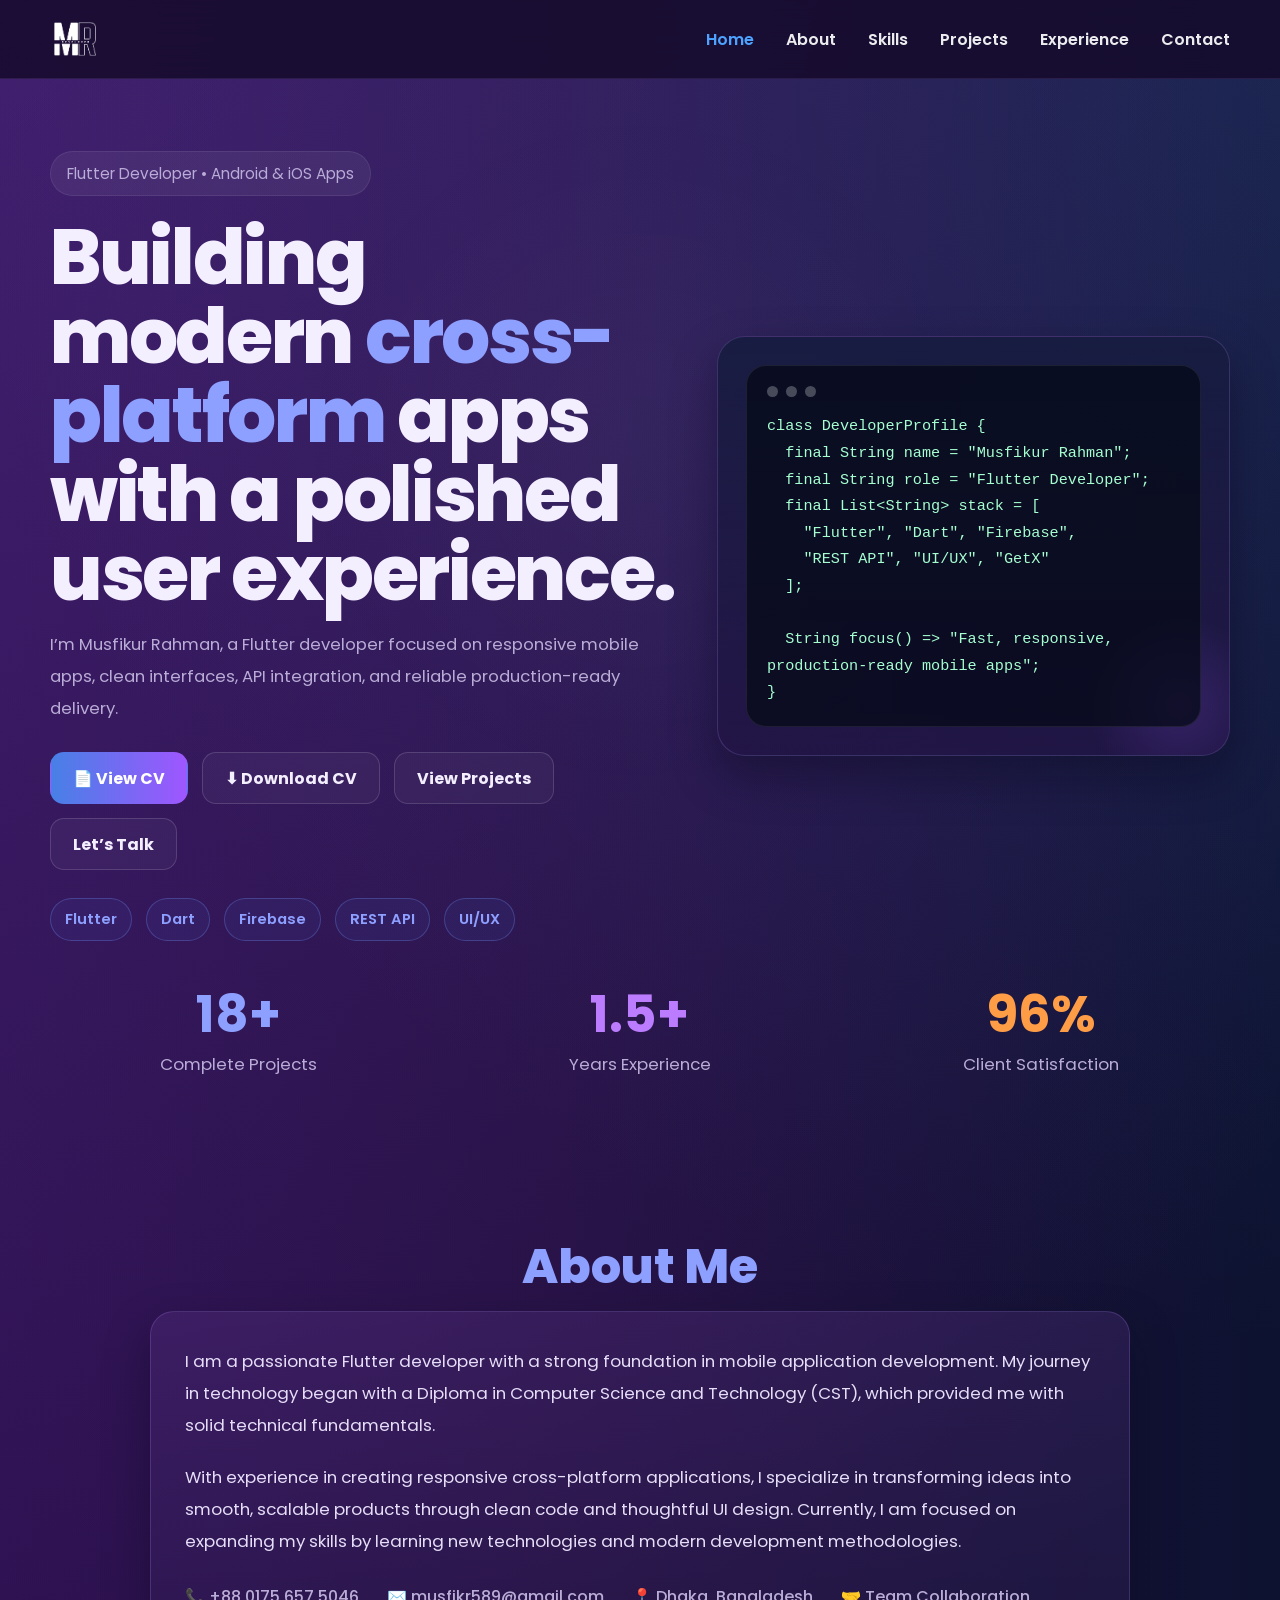
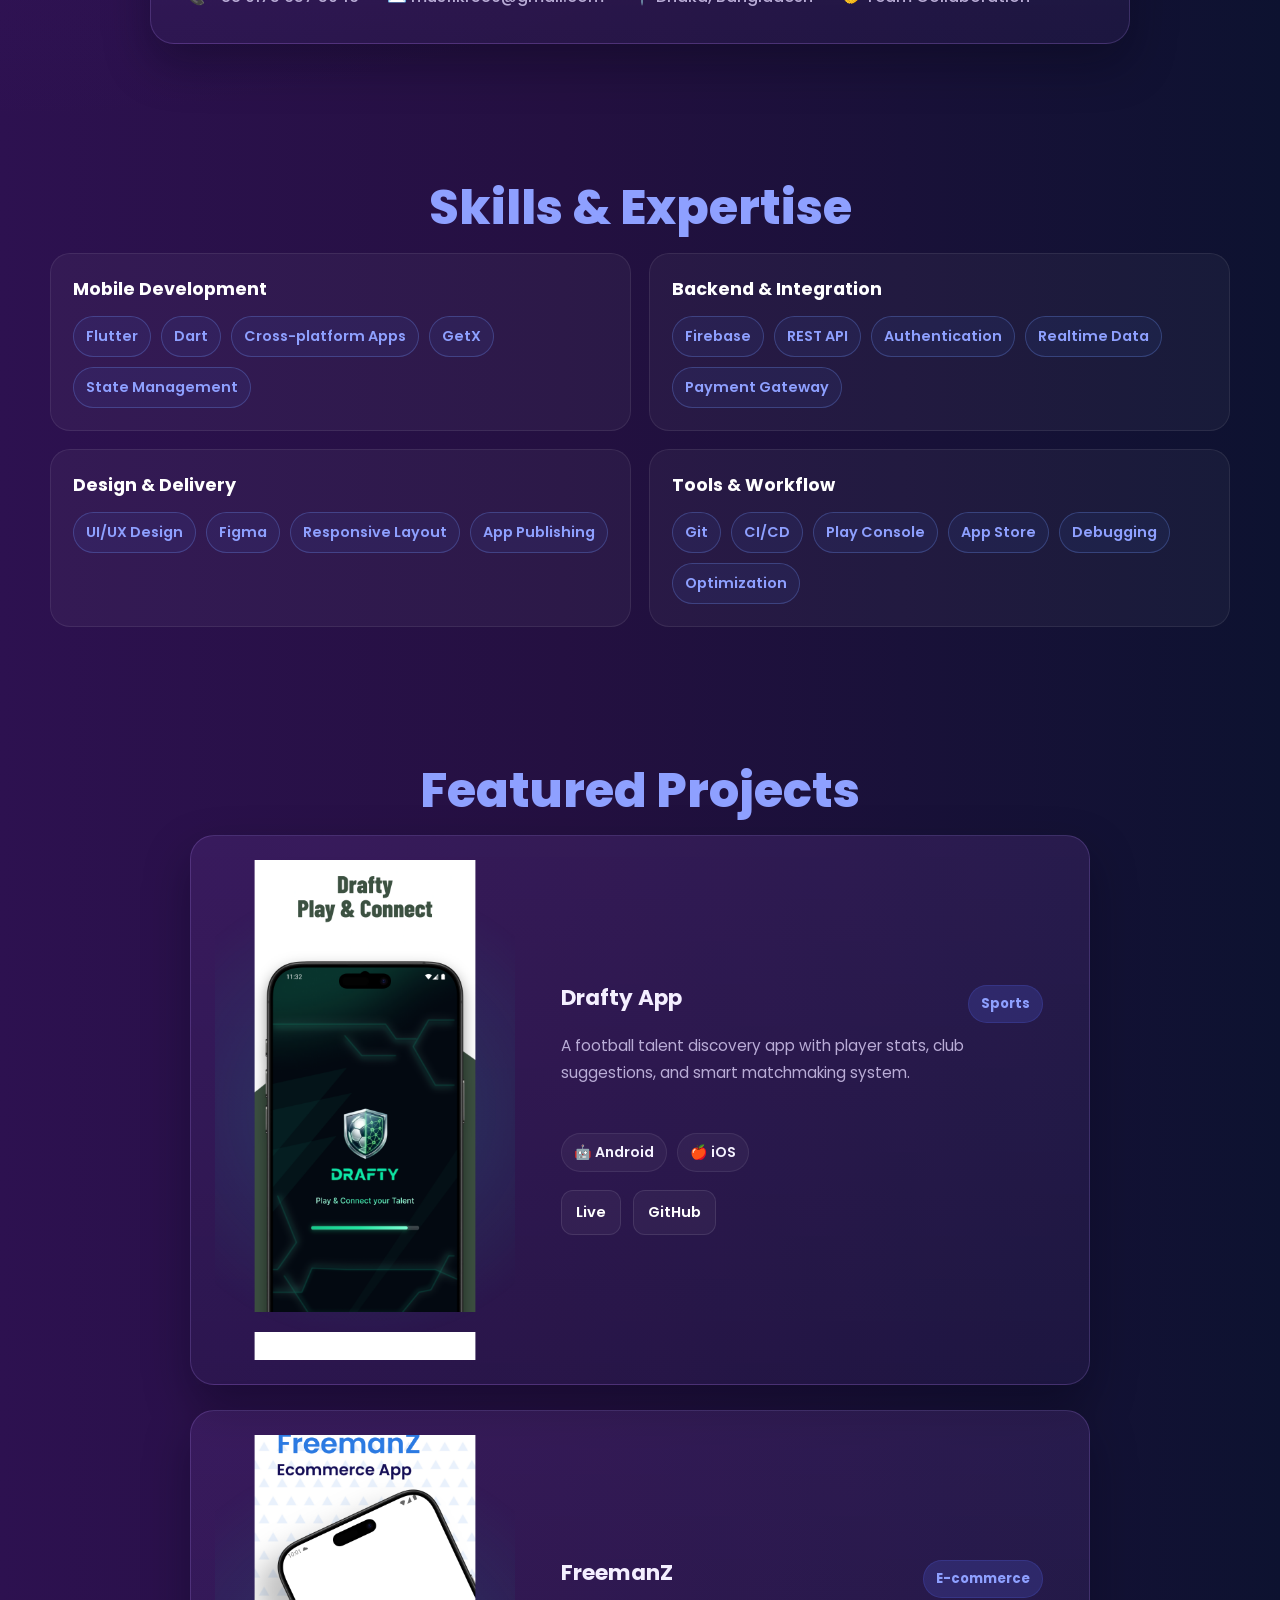
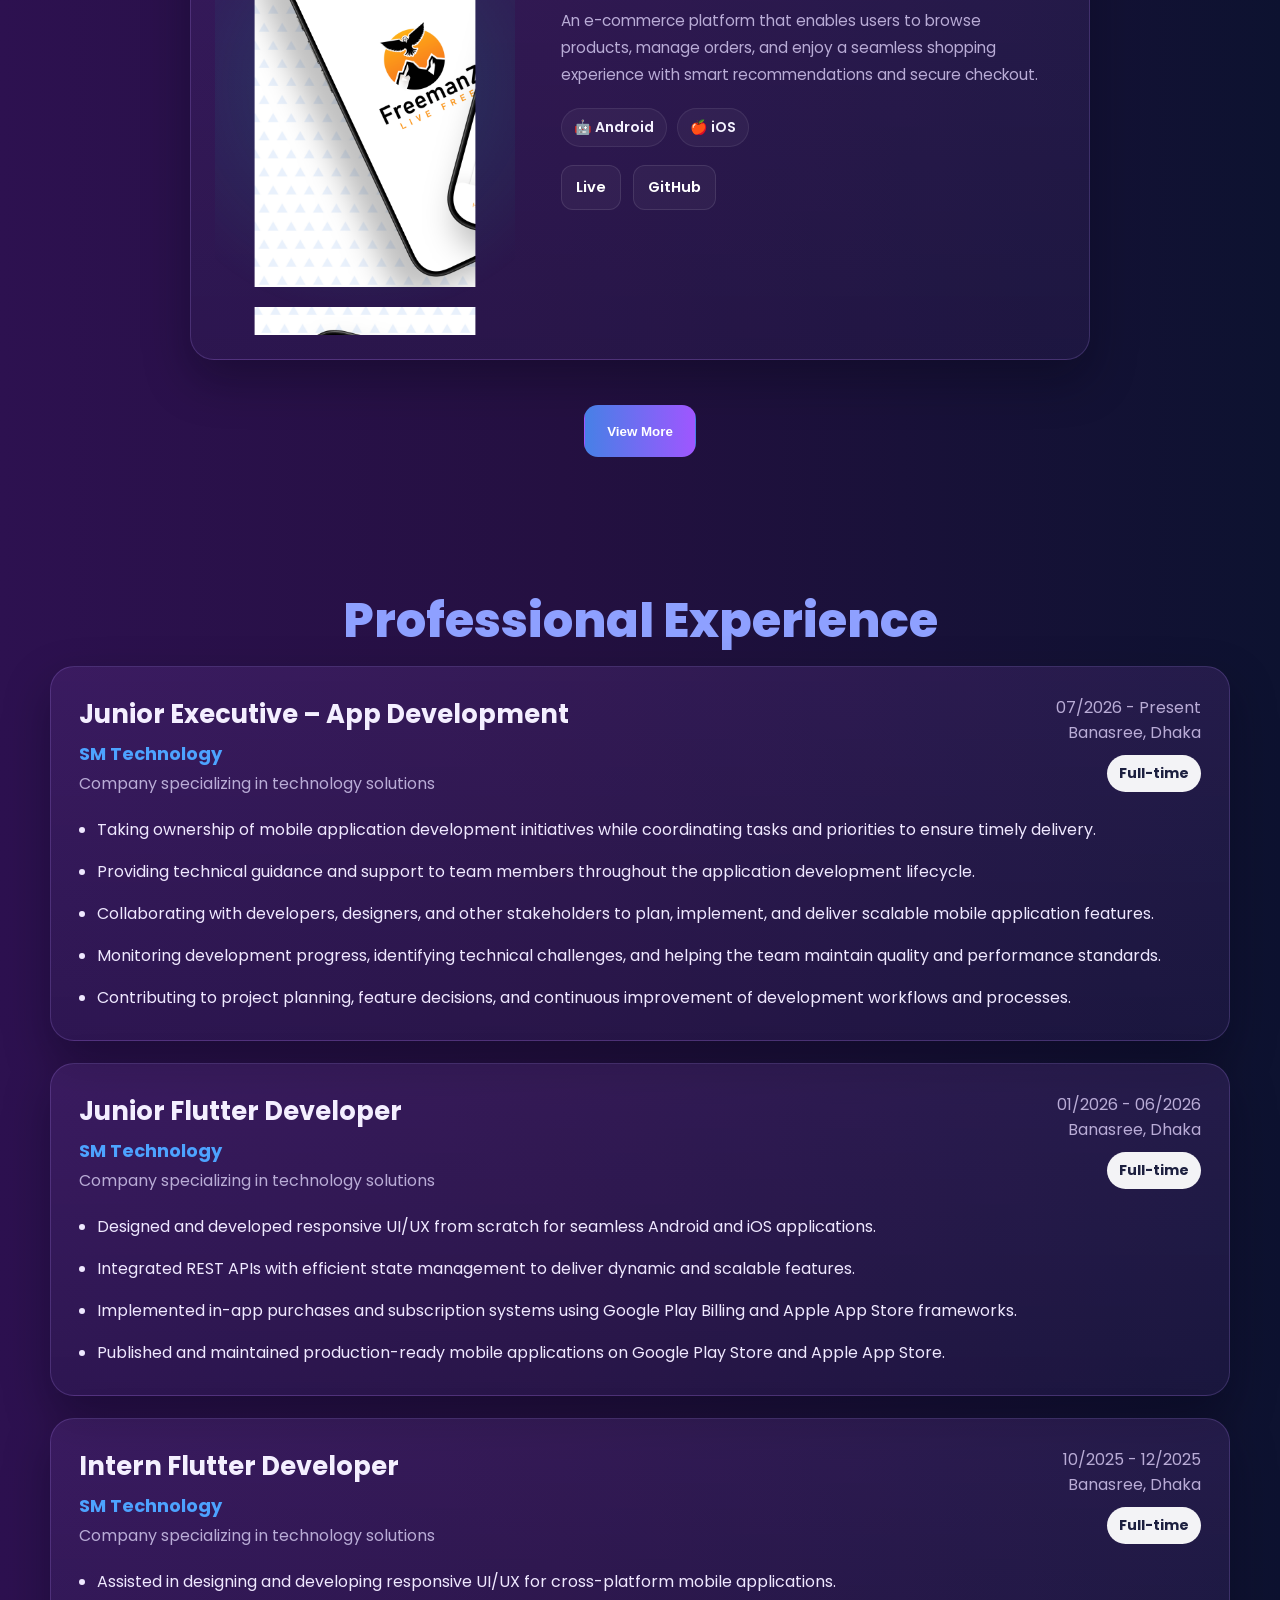
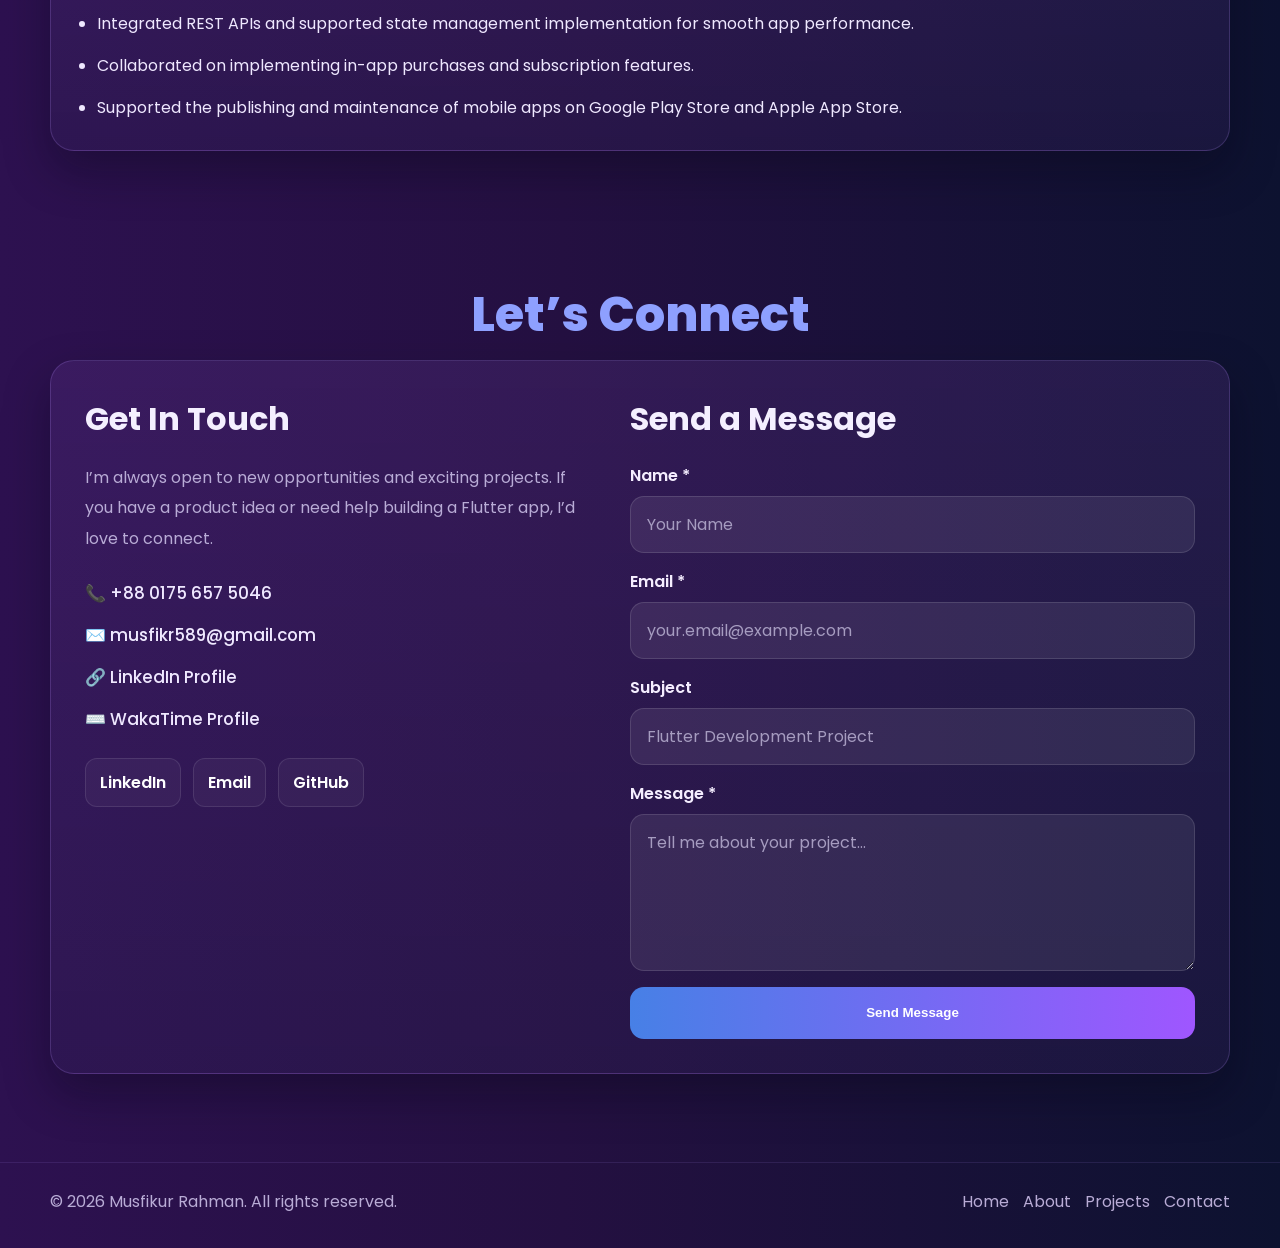
==== commit 0f5257fd: "Update job titles to remove company subgroup Removed ' (Betopia Group)' from job titles for consiste" ====
--- a/index.html
+++ b/index.html
@@ -185,7 +185,7 @@
                             <div class="experience-head">
                                 <div>
                                     <h3>Junior Executive – App Development</h3>
-                                    <h4>SM Technology (Betopia Group)</h4>
+                                    <h4>SM Technology</h4>
                                     <p>Company specializing in technology solutions</p>
                                 </div>
                                 <div class="experience-meta">
@@ -207,7 +207,7 @@
                         <div class="experience-head">
                             <div>
                                 <h3>Junior Flutter Developer</h3>
-                                <h4>SM Technology (Betopia Group)</h4>
+                                <h4>SM Technology</h4>
                                 <p>Company specializing in technology solutions</p>
                             </div>
                             <div class="experience-meta">
@@ -236,7 +236,7 @@
                         <div class="experience-head">
                             <div>
                                 <h3>Intern Flutter Developer</h3>
-                                <h4>SM Technology (Betopia Group)</h4>
+                                <h4>SM Technology</h4>
                                 <p>Company specializing in technology solutions</p>
                             </div>
                             <div class="experience-meta">
